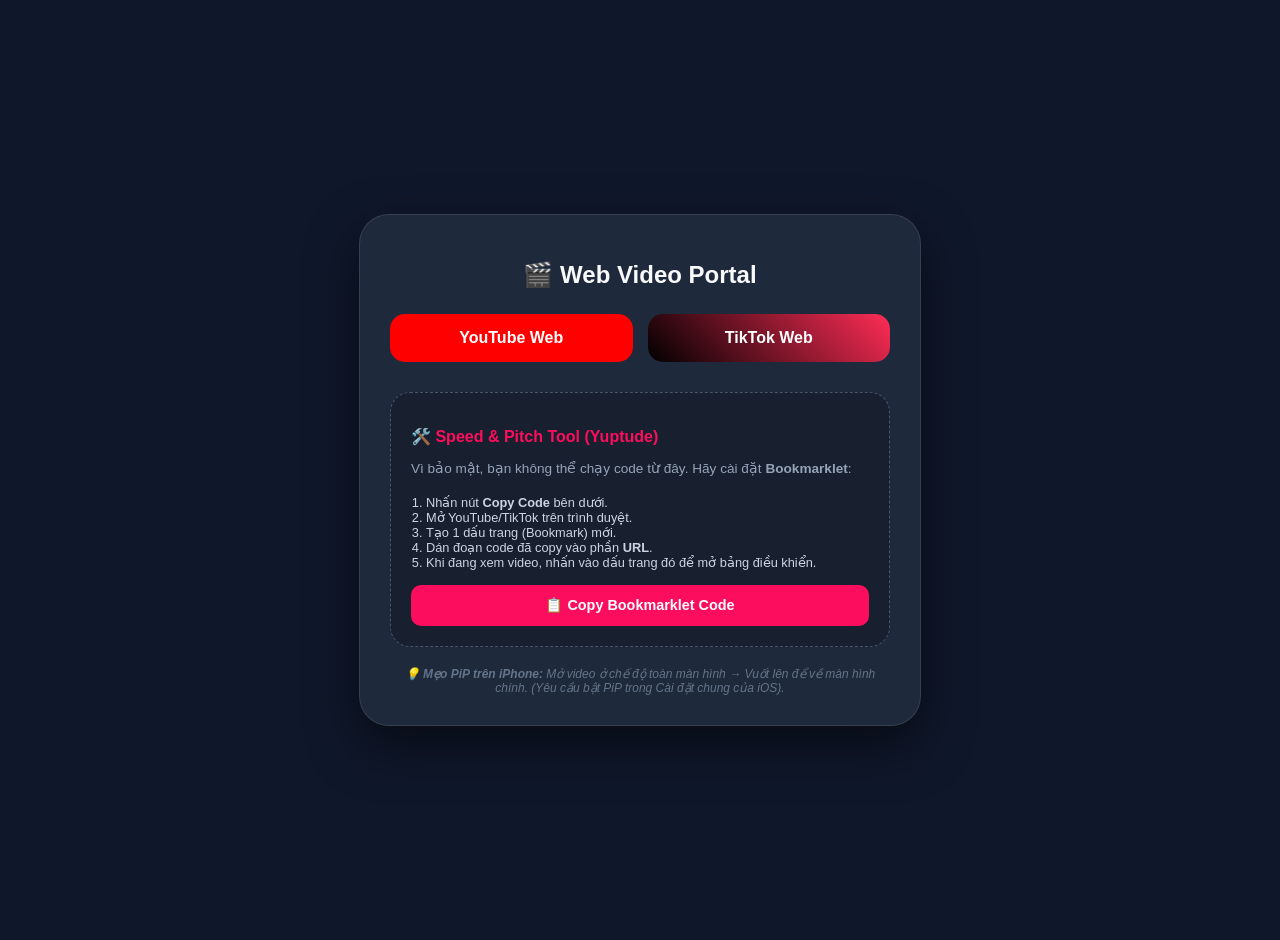
==== index.html @ f254dd32 "Update index.html" ====
<!DOCTYPE html>
<html lang="vi">
<head>
    <meta charset="UTF-8">
    <meta name="viewport" content="width=device-width, initial-scale=1.0, maximum-scale=1.0, user-scalable=no">
    <title>Web Video Portal & Tools</title>
    <style>
        :root {
            --bg: #0f172a;
            --card: #1e293b;
            --text: #f8fafc;
            --accent: #fd0d5d;
            --yt-red: #ff0000;
            --tt-cyan: #00f2ea;
        }
        body {
            font-family: -apple-system, BlinkMacSystemFont, "Segoe UI", Roboto, Helvetica, Arial, sans-serif;
            background-color: var(--bg);
            color: var(--text);
            display: flex;
            flex-direction: column;
            align-items: center;
            justify-content: center;
            min-height: 100vh;
            margin: 0;
            padding: 20px;
            text-align: center;
        }
        .container {
            width: 100%;
            max-width: 500px;
            background: var(--card);
            padding: 30px;
            border-radius: 30px;
            box-shadow: 0 20px 50px rgba(0,0,0,0.5);
            border: 1px solid rgba(255,255,255,0.1);
        }
        h1 { font-size: 1.5rem; margin-bottom: 25px; font-weight: 600; }
        .btn-group {
            display: grid;
            grid-template-columns: 1fr 1fr;
            gap: 15px;
            margin-bottom: 30px;
        }
        .btn {
            padding: 15px;
            border-radius: 15px;
            text-decoration: none;
            color: white;
            font-weight: bold;
            transition: transform 0.2s, opacity 0.2s;
            display: flex;
            align-items: center;
            justify-content: center;
            gap: 8px;
            font-size: 1rem;
        }
        .btn:active { transform: scale(0.95); }
        .btn-yt { background-color: var(--yt-red); }
        .btn-tt { background: linear-gradient(45deg, #000, #fe2c55); }
        
        .tool-section {
            text-align: left;
            background: rgba(0,0,0,0.2);
            padding: 20px;
            border-radius: 20px;
            border: 1px dashed #475569;
        }
        .tool-section h2 { font-size: 1rem; margin-bottom: 10px; color: var(--accent); }
        .tool-section p { font-size: 0.85rem; color: #94a3b8; line-height: 1.5; margin-bottom: 15px; }
        
        .copy-btn {
            width: 100%;
            padding: 12px;
            background: var(--accent);
            border: none;
            color: white;
            border-radius: 10px;
            cursor: pointer;
            font-weight: bold;
            font-size: 0.9rem;
        }
        .copy-btn:active { background: #d90b4f; }

        .pip-note {
            margin-top: 20px;
            font-size: 0.75rem;
            color: #64748b;
            font-style: italic;
        }
    </style>
</head>
<body>

    <div class="container">
        <h1>🎬 Web Video Portal</h1>

        <div class="btn-group">
            <a href="https://m.youtube.com" target="_blank" class="btn btn-yt">
                YouTube Web
            </a>
            <a href="https://www.tiktok.com" target="_blank" class="btn btn-tt">
                TikTok Web
            </a>
        </div>

        <div class="tool-section">
            <h2>🛠️ Speed & Pitch Tool (Yuptude)</h2>
            <p>Vì bảo mật, bạn không thể chạy code từ đây. Hãy cài đặt <b>Bookmarklet</b>:</p>
            <ol style="font-size: 0.8rem; color: #cbd5e1; margin-bottom: 15px; padding-left: 15px;">
                <li>Nhấn nút <b>Copy Code</b> bên dưới.</li>
                <li>Mở YouTube/TikTok trên trình duyệt.</li>
                <li>Tạo 1 dấu trang (Bookmark) mới.</li>
                <li>Dán đoạn code đã copy vào phần <b>URL</b>.</li>
                <li>Khi đang xem video, nhấn vào dấu trang đó để mở bảng điều khiển.</li>
            </ol>
            <button class="copy-btn" onclick="copyJS()">📋 Copy Bookmarklet Code</button>
        </div>

        <div class="pip-note">
            💡 <b>Mẹo PiP trên iPhone:</b> Mở video ở chế độ toàn màn hình → Vuốt lên để về màn hình chính. (Yêu cầu bật PiP trong Cài đặt chung của iOS).
        </div>
    </div>

    <script>
        // Đây là đoạn JS bạn cung cấp, đã được format lại thành dạng bookmarklet
        const bookmarkletCode = `javascript:(function(){function dg(t){return document.getElementById(t)}function yte_in(){s=dg("yptd-in").value}function yte_off(){yti_in.removeEventListener("input",yte_in),yti_off.removeEventListener("click",yte_off),yti_pit.removeEventListener("click",yte_pit),yti_up.removeEventListener("click",yte_up),yti_dwn.removeEventListener("click",yte_dwn),ytw.parentNode.removeChild(ytw),yts.parentNode.removeChild(yts),clearInterval(interval),s=1,pitch(1)}function yte_pit(){p=dg("yptd-pin").checked}function yte_up(){inputval=document.getElementById("yptd-in").value,inputval=inputval?parseFloat(inputval):1,inputval=3.9>=inputval?inputval+.1:inputval,s=dg("yptd-in").value=inputval.toFixed(1)}function yte_dwn(){inputval=dg("yptd-in").value,inputval=inputval?parseFloat(inputval):1,inputval=inputval>=.6?inputval-.1:inputval,s=dg("yptd-in").value=inputval.toFixed(1)}function pitch(t){for(var e=0;videos.length>e;e++)v=videos[e],v&&v.readyState>=2&&(v.playbackRate=t||s||1,v.mozPreservesPitch=v.webkitPreservesPitch=v.preservePitch=!p)}var s=1,p=!1,videos=document.querySelectorAll("video,audio"),v,inputval,ytw=document.createElement("div");ytw.innerHTML='<style id="yptd-style"> #yptd span,#yptd-box{float:left;padding:0 .5em;display:block}#yptd span em,#yptd-bottom,#yptd-in{vertical-align:middle}#yptd-pit,#yptd-pit input{float:right}#yptd a,#yptd-bar{background-color:#fd0d5d}#yptd{z-index:9999999999;position:fixed;bottom:0;left:6px;font:16px Helvetica,Arial,sans-serif;-webkit-text-size-adjust:100%;-ms-text-size-adjust:100%}#yptd *{margin:0}#yptd a{border-radius:5px;-moz-border-radius:5px;-webkit-border-radius:5px;float:left;margin:0 .5em 0 0;padding:.25em 1em;font-weight:700;color:#FFF}#yptd a em{font-size:.9em}#yptd a:active,#yptd a:focus,#yptd a:hover{outline:0;color:#fd0d5d;background-color:#FFF;text-decoration:none}#yptd span{border-radius:3px;-moz-border-radius:3px;-webkit-border-radius:3px;-moz-box-sizing:border-box;-webkit-box-sizing:border-box;box-sizing:border-box;margin:.5em;width:2.5em;border-bottom:2px solid rgba(0,0,0,.25);text-decoration:none;color:#000;background-color:#FFF;cursor:pointer;text-align:center}#yptd span em{font-size:.75em}#yptd span:active,#yptd span:focus,#yptd span:hover{color:#fd0d5d}#yptd-bar{border-radius:3px 3px 0 0;-moz-border-radius:3px 3px 0 0;-webkit-border-radius:3px 3px 0 0;height:2.25em}#yptd-bar:after,#yptd-bottom:after{content:"";display:block;clear:both}#yptd-controls{float:right;height:2.25em;border-left:2px solid rgba(0,0,0,.33)}#yptd-box{-moz-box-sizing:border-box;-webkit-box-sizing:border-box;box-sizing:border-box;width:4em;min-width:4em;height:100%;background-color:rgba(0,0,0,.15)}#yptd-in{width:100%;height:100%;border:0;text-align:center;font:14px Helvetica,Arial,sans-serif;font-family:Helvetica,Arial,sans-serif;font-size:14px;color:#FFF;background-color:transparent}#yptd-bottom{padding:.75em;font-size:.75em;background-color:rgba(0,0,0,.8)}#yptd-pit{position:relative;padding:.25em 0}#yptd-pit label{margin-right:.5em;color:#FFF}#yptd-pit em{display:none}#yptd-pit:active em,#yptd-pit:focus em,#yptd-pit:hover em{display:block;position:absolute;top:-2.5em;left:0;padding:.5em;white-space:pre;font-size:.8em;background-color:#fd0d5d} </style> <div id="yptd"> <div id="yptd-bar"> <span id="yptd-off"><em>Off</em></span> <div id="yptd-controls"> <span id="yptd-dwn">-</span> <div id="yptd-box"> <input id="yptd-in" type="text" value="'+s+'"> </div> <span id="yptd-up">+</span> </div> </div> <div id="yptd-bottom"> <a href="http://yuptude.com"><em>yuptude</em></a> <div id="yptd-pit"> <label for="yptd-pin"> Shift Pitch <em>(Firefox & Safari only)</em></label> <input type="checkbox" name="yptd-pin" id="yptd-pin" value="1" '+(p?'checked="checked" ':'")+'> </div> </div> </div>',document.body.appendChild(ytw);var ytw=dg("yptd"),yts=dg("yptd-style"),yti_in=dg("yptd-in"),yti_off=dg("yptd-off"),yti_pit=dg("yptd-pin"),yti_up=dg("yptd-up"),yti_dwn=dg("yptd-dwn");yti_in.addEventListener("input",yte_in),yti_off.addEventListener("click",yte_off),yti_pit.addEventListener("click",yte_pit),yti_up.addEventListener("click",yte_up),yti_dwn.addEventListener("click",yte_dwn);var interval=setInterval(function(){pitch()},100);})();`;

        function copyJS() {
            navigator.clipboard.writeText(bookmarkletCode).then(() => {
                alert("Đã copy mã Bookmarklet! Bây giờ hãy dán nó vào URL của một dấu trang trên iPhone.");
            });
        }
    </script>
</body>
</html>
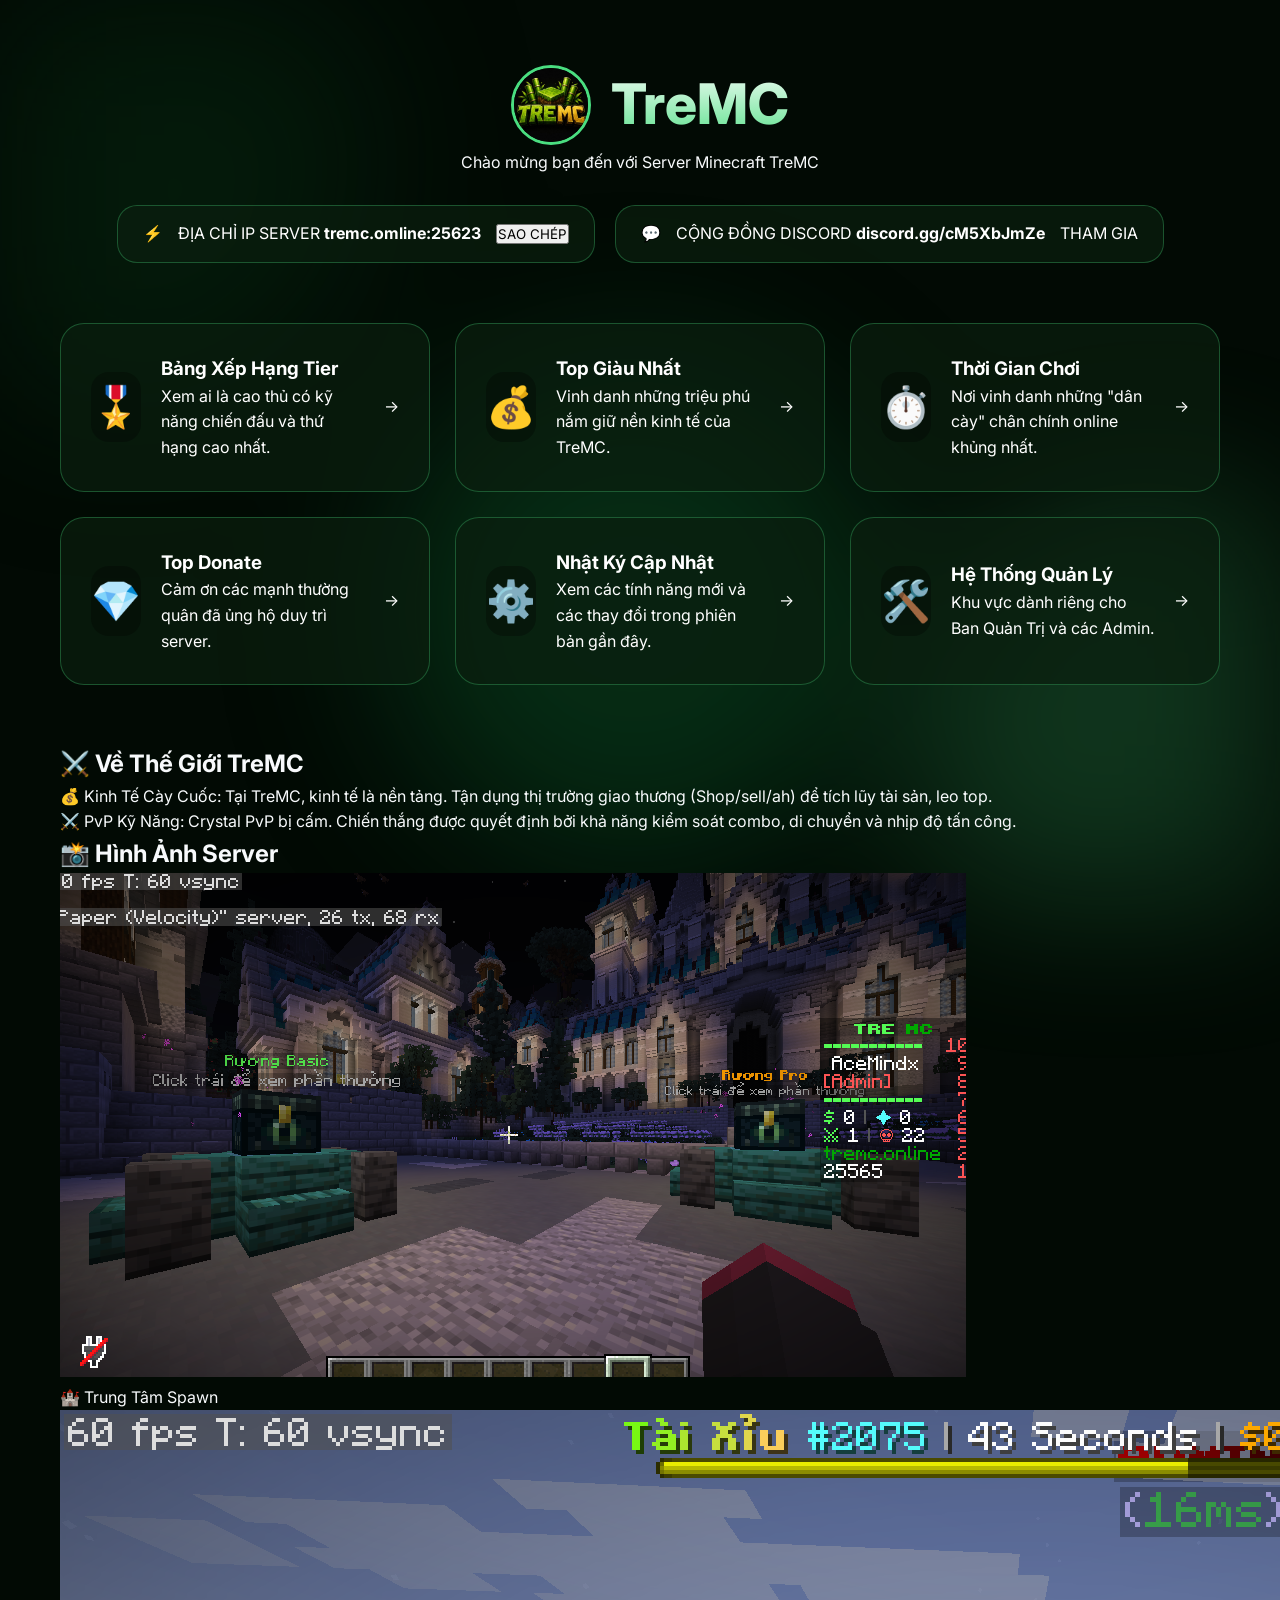
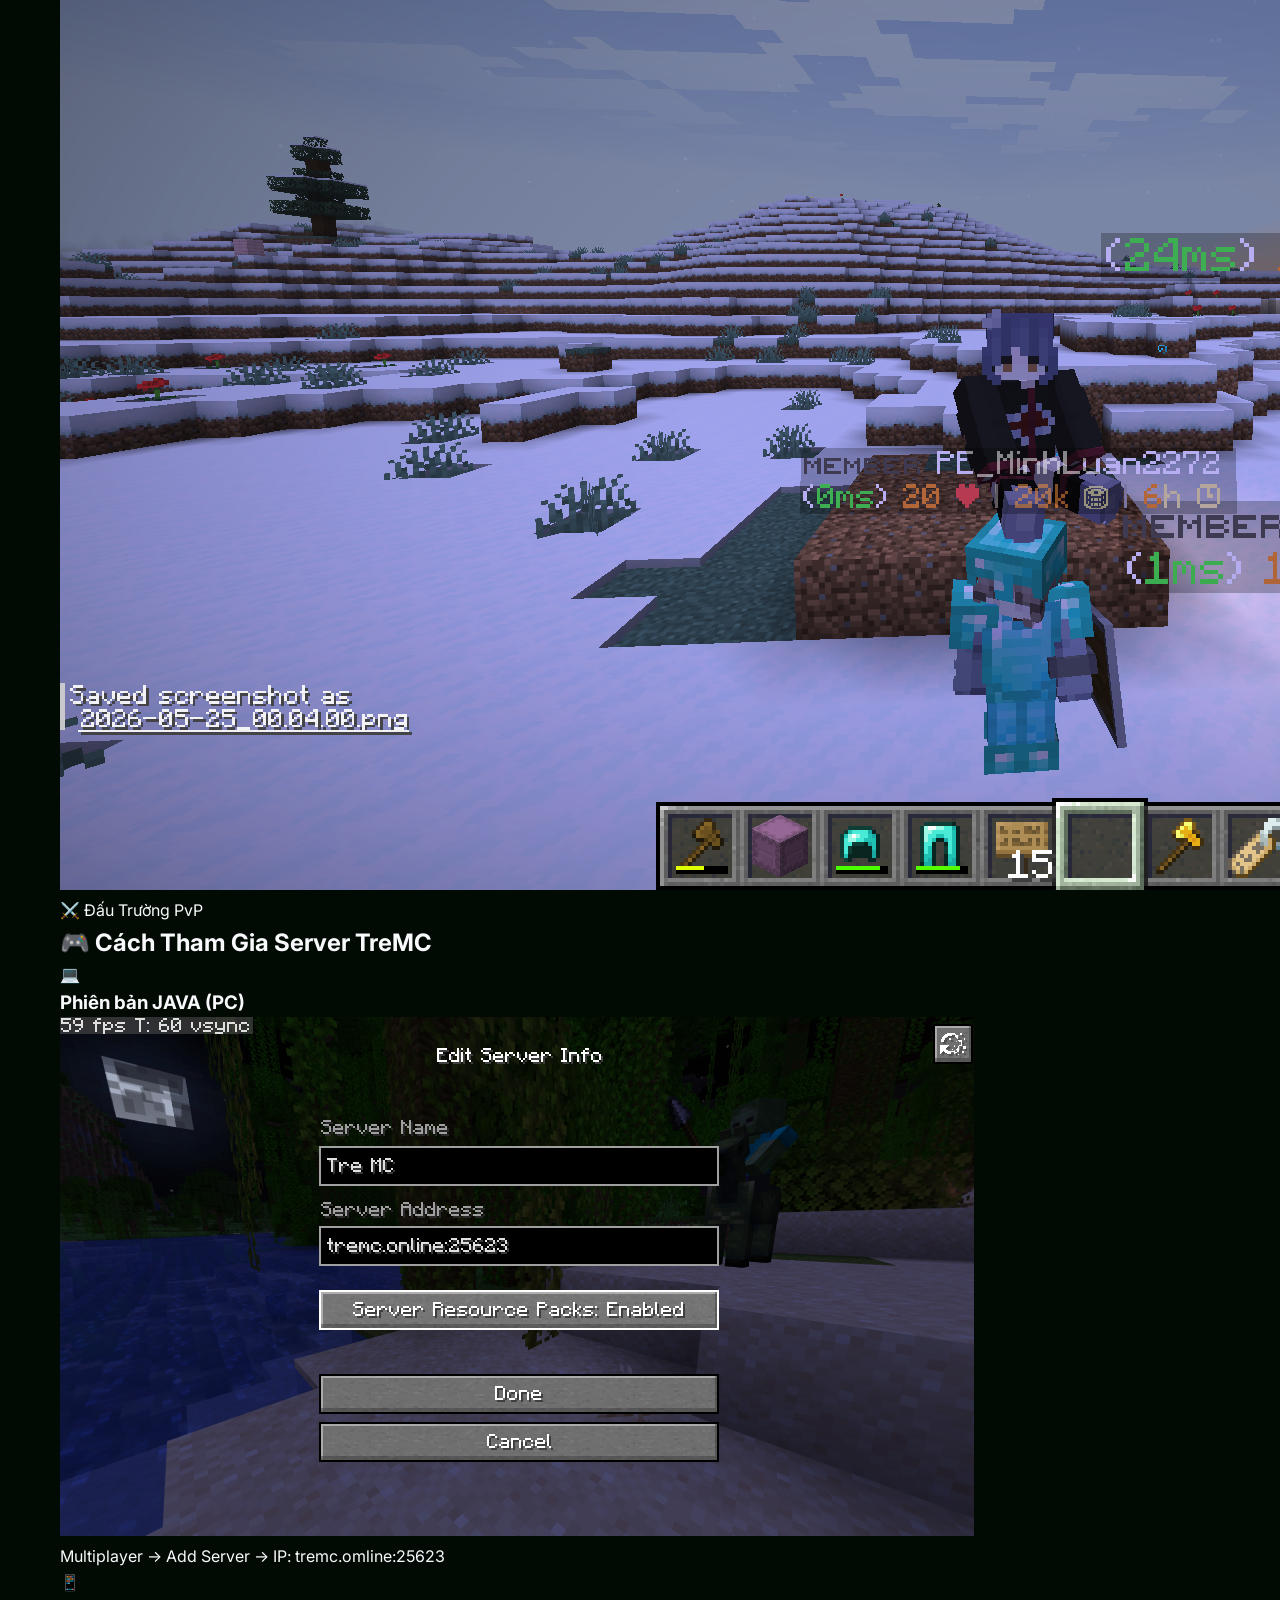
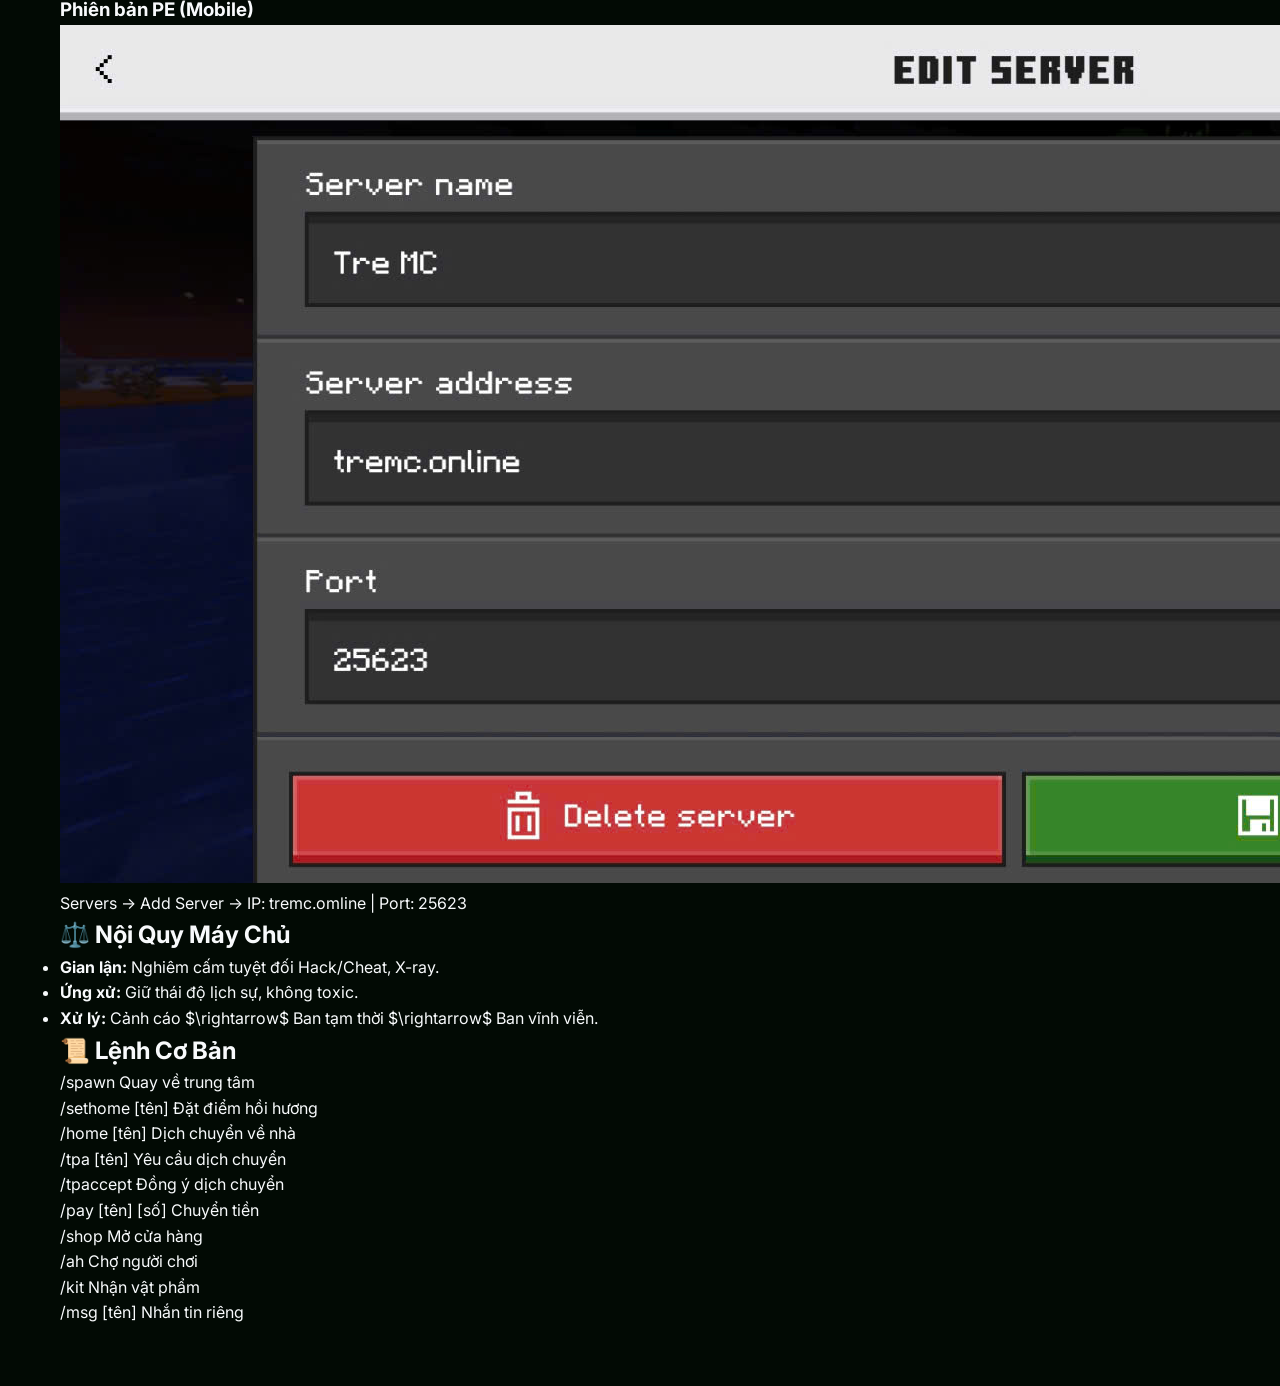
==== commit e4c86d39: "Add files via upload" ====
--- a/index.html
+++ b/index.html
@@ -2,135 +2,219 @@
 <html lang="vi">
 <head>
     <meta charset="UTF-8">
-    <meta name="viewport" content="width=device-width, initial-scale=1.0, maximum-scale=1.0, user-scalable=no">
-    <title>Web Video Portal & Tools</title>
-    <style>
-        :root {
-            --bg: #0f172a;
-            --card: #1e293b;
-            --text: #f8fafc;
-            --accent: #fd0d5d;
-            --yt-red: #ff0000;
-            --tt-cyan: #00f2ea;
-        }
-        body {
-            font-family: -apple-system, BlinkMacSystemFont, "Segoe UI", Roboto, Helvetica, Arial, sans-serif;
-            background-color: var(--bg);
-            color: var(--text);
-            display: flex;
-            flex-direction: column;
-            align-items: center;
-            justify-content: center;
-            min-height: 100vh;
-            margin: 0;
-            padding: 20px;
-            text-align: center;
-        }
-        .container {
-            width: 100%;
-            max-width: 500px;
-            background: var(--card);
-            padding: 30px;
-            border-radius: 30px;
-            box-shadow: 0 20px 50px rgba(0,0,0,0.5);
-            border: 1px solid rgba(255,255,255,0.1);
-        }
-        h1 { font-size: 1.5rem; margin-bottom: 25px; font-weight: 600; }
-        .btn-group {
-            display: grid;
-            grid-template-columns: 1fr 1fr;
-            gap: 15px;
-            margin-bottom: 30px;
-        }
-        .btn {
-            padding: 15px;
-            border-radius: 15px;
-            text-decoration: none;
-            color: white;
-            font-weight: bold;
-            transition: transform 0.2s, opacity 0.2s;
-            display: flex;
-            align-items: center;
-            justify-content: center;
-            gap: 8px;
-            font-size: 1rem;
-        }
-        .btn:active { transform: scale(0.95); }
-        .btn-yt { background-color: var(--yt-red); }
-        .btn-tt { background: linear-gradient(45deg, #000, #fe2c55); }
-        
-        .tool-section {
-            text-align: left;
-            background: rgba(0,0,0,0.2);
-            padding: 20px;
-            border-radius: 20px;
-            border: 1px dashed #475569;
-        }
-        .tool-section h2 { font-size: 1rem; margin-bottom: 10px; color: var(--accent); }
-        .tool-section p { font-size: 0.85rem; color: #94a3b8; line-height: 1.5; margin-bottom: 15px; }
-        
-        .copy-btn {
-            width: 100%;
-            padding: 12px;
-            background: var(--accent);
-            border: none;
-            color: white;
-            border-radius: 10px;
-            cursor: pointer;
-            font-weight: bold;
-            font-size: 0.9rem;
-        }
-        .copy-btn:active { background: #d90b4f; }
-
-        .pip-note {
-            margin-top: 20px;
-            font-size: 0.75rem;
-            color: #64748b;
-            font-style: italic;
-        }
-    </style>
+    <meta name="viewport" content="width=device-width, initial-scale=1.0">
+    <title>TreMC - Thế Giới Minecraft Đỉnh Cao</title>
+    <link rel="stylesheet" href="css/style.css">
+    <link href="https://fonts.googleapis.com/css2?family=Inter:wght@400;600;800&family=JetBrains+Mono&display=swap" rel="stylesheet">
 </head>
 <body>
-
-    <div class="container">
-        <h1>🎬 Web Video Portal</h1>
-
-        <div class="btn-group">
-            <a href="https://m.youtube.com" target="_blank" class="btn btn-yt">
-                YouTube Web
-            </a>
-            <a href="https://www.tiktok.com" target="_blank" class="btn btn-tt">
-                TikTok Web
-            </a>
-        </div>
-
-        <div class="tool-section">
-            <h2>🛠️ Speed & Pitch Tool (Yuptude)</h2>
-            <p>Vì bảo mật, bạn không thể chạy code từ đây. Hãy cài đặt <b>Bookmarklet</b>:</p>
-            <ol style="font-size: 0.8rem; color: #cbd5e1; margin-bottom: 15px; padding-left: 15px;">
-                <li>Nhấn nút <b>Copy Code</b> bên dưới.</li>
-                <li>Mở YouTube/TikTok trên trình duyệt.</li>
-                <li>Tạo 1 dấu trang (Bookmark) mới.</li>
-                <li>Dán đoạn code đã copy vào phần <b>URL</b>.</li>
-                <li>Khi đang xem video, nhấn vào dấu trang đó để mở bảng điều khiển.</li>
-            </ol>
-            <button class="copy-btn" onclick="copyJS()">📋 Copy Bookmarklet Code</button>
-        </div>
-
-        <div class="pip-note">
-            💡 <b>Mẹo PiP trên iPhone:</b> Mở video ở chế độ toàn màn hình → Vuốt lên để về màn hình chính. (Yêu cầu bật PiP trong Cài đặt chung của iOS).
+    <!-- Shader Background Effect -->
+    <div class="bg-visuals">
+        <div class="blob blob-1"></div>
+        <div class="blob blob-2"></div>
+        <div class="blob blob-3"></div>
+    </div>
+
+    <div class="dashboard-container">
+        <header class="main-header reveal">
+            <div class="server-logo">
+                <div class="logo-glow"></div>
+                <img src="images/logo.png" alt="TreMC Logo" class="logo-img"> 
+                <h1 class="logo-text">TreMC</h1>
+            </div>
+            <p class="server-slogan">Chào mừng bạn đến với Server Minecraft TreMC</p>
+            
+            <div class="connection-hub">
+                <div class="hub-box ip-box" onclick="copyIP()" title="Click để sao chép nhanh IP">
+                    <div class="hub-icon">⚡</div>
+                    <div class="hub-details">
+                        <span class="hub-label">ĐỊA CHỈ IP SERVER</span>
+                        <strong id="server-ip" class="hub-value">tremc.omline:25623</strong>
+                    </div>
+                    <button class="btn-hub-action" id="copy-btn-text">SAO CHÉP</button>
+                </div>
+
+                <a href="https://discord.gg/cM5XbJmZe" target="_blank" class="hub-box discord-box" title="Click để tham gia Discord">
+                    <div class="hub-icon">💬</div>
+                    <div class="hub-details">
+                        <span class="hub-label">CỘNG ĐỒNG DISCORD</span>
+                        <strong class="hub-value">discord.gg/cM5XbJmZe</strong>
+                    </div>
+                    <span class="btn-hub-action">THAM GIA</span>
+                </a>
+            </div>
+        </header>
+
+        <section class="menu-grid">
+            <!-- Thêm class reveal cho tất cả các card để chạy animation cuộn -->
+            <a href="pages/toptier.html" class="menu-card reveal">
+                <div class="card-icon">🎖️</div>
+                <div class="card-body">
+                    <h3>Bảng Xếp Hạng Tier</h3>
+                    <p>Xem ai là cao thủ có kỹ năng chiến đấu và thứ hạng cao nhất.</p>
+                </div>
+                <div class="arrow-go">→</div>
+            </a>
+
+            <a href="pages/topbal.html" class="menu-card reveal">
+                <div class="card-icon">💰</div>
+                <div class="card-body">
+                    <h3>Top Giàu Nhất</h3>
+                    <p>Vinh danh những triệu phú nắm giữ nền kinh tế của TreMC.</p>
+                </div>
+                <div class="arrow-go">→</div>
+            </a>
+
+            <a href="pages/topplaytime.html" class="menu-card reveal">
+                <div class="card-icon">⏱️</div>
+                <div class="card-body">
+                    <h3>Thời Gian Chơi</h3>
+                    <p>Nơi vinh danh những "dân cày" chân chính online khủng nhất.</p>
+                </div>
+                <div class="arrow-go">→</div>
+            </a>
+
+            <a href="pages/topdonate.html" class="menu-card reveal">
+                <div class="card-icon">💎</div>
+                <div class="card-body">
+                    <h3>Top Donate</h3>
+                    <p>Cảm ơn các mạnh thường quân đã ủng hộ duy trì server.</p>
+                </div>
+                <div class="arrow-go">→</div>
+            </a>
+
+            <a href="pages/updates.html" class="menu-card reveal">
+                <div class="card-icon">⚙️</div>
+                <div class="card-body">
+                    <h3>Nhật Ký Cập Nhật</h3>
+                    <p>Xem các tính năng mới và các thay đổi trong phiên bản gần đây.</p>
+                </div>
+                <div class="arrow-go">→</div>
+            </a>
+
+            <a href="pages/manager.html" class="menu-card admin-card reveal">
+                <div class="card-icon">🛠️</div>
+                <div class="card-body">
+                    <h3>Hệ Thống Quản Lý</h3>
+                    <p>Khu vực dành riêng cho Ban Quản Trị và các Admin.</p>
+                </div>
+                <div class="arrow-go">→</div>
+            </a>
+        </section>
+
+        <section class="info-block-section reveal">
+            <div class="info-container">
+                <div class="about-server-box">
+                    <h2 class="section-title">⚔️ Về Thế Giới TreMC</h2>
+                    <div class="about-content">
+                        <p class="about-text">
+                            <span class="highlight-keyword">💰 Kinh Tế Cày Cuốc:</span> 
+                            Tại TreMC, kinh tế là nền tảng. Tận dụng thị trường giao thương (Shop/sell/ah) để tích lũy tài sản, leo top.
+                        </p>
+                        <p class="about-text">
+                            <span class="highlight-keyword">⚔️ PvP Kỹ Năng:</span> 
+                            Crystal PvP bị cấm. Chiến thắng được quyết định bởi khả năng kiểm soát combo, di chuyển và nhịp độ tấn công.
+                        </p>
+                    </div>
+                </div>
+
+                <div class="gallery-server-box">
+                    <h2 class="section-title">📸 Hình Ảnh Server</h2>
+                    <div class="image-grid">
+                        <div class="gallery-item">
+                            <img src="images/img1.png" alt="Spawn" onerror="this.src='https://placehold.co/600x400/1a331e/ffffff?text=Khu+Vực+Spawn'">
+                            <div class="img-overlay"><span class="img-caption">🏰 Trung Tâm Spawn</span></div>
+                        </div>
+                        <div class="gallery-item">
+                            <img src="images/img3.png" alt="PvP" onerror="this.src='https://placehold.co/600x400/1a331e/ffffff?text=Đấu+Trường+PvP'">
+                            <div class="img-overlay"><span class="img-caption">⚔️ Đấu Trường PvP</span></div>
+                        </div>
+                    </div>
+                </div>
+            </div>
+        </section>
+
+        <section class="guide-block-section reveal">
+            <h2 class="section-title center">🎮 Cách Tham Gia Server TreMC</h2>
+            <div class="guide-grid">
+                <div class="guide-card">
+                    <div class="guide-card-header">
+                        <span class="guide-platform-icon">💻</span>
+                        <h3>Phiên bản JAVA (PC)</h3>
+                    </div>
+                    <div class="guide-image-container">
+                        <img src="images/lpc.png" alt="Java PC" onerror="this.src='https://placehold.co/600x350/1a331e/bbf754?text=Multiplayer+-%3E+Add+Server'">
+                    </div>
+                    <p class="guide-mini-desc">Multiplayer &rarr; Add Server &rarr; IP: <span class="highlight-code">tremc.omline:25623</span></p>
+                </div>
+
+                <div class="guide-card">
+                    <div class="guide-card-header">
+                        <span class="guide-platform-icon">📱</span>
+                        <h3>Phiên bản PE (Mobile)</h3>
+                    </div>
+                    <div class="guide-image-container">
+                        <img src="images/lpe.png" alt="PE Mobile" onerror="this.src='https://placehold.co/600x350/1a331e/00f0ff?text=Servers+-%3E+Add+Server'">
+                    </div>
+                    <p class="guide-mini-desc">Servers &rarr; Add Server &rarr; IP: <span class="highlight-code">tremc.omline</span> | Port: <span class="highlight-code">25623</span></p>
+                </div>
+            </div>
+        </section>
+    
+        <div class="additional-info-wrapper">
+            <section class="content-block reveal">
+                <h2 class="section-title">⚖️ Nội Quy Máy Chủ</h2>
+                <ul class="rules-list">
+                    <li><span><strong>Gian lận:</strong> Nghiêm cấm tuyệt đối Hack/Cheat, X-ray.</span></li>
+                    <li><span><strong>Ứng xử:</strong> Giữ thái độ lịch sự, không toxic.</span></li>
+                    <li><span><strong>Xử lý:</strong> Cảnh cáo $\rightarrow$ Ban tạm thời $\rightarrow$ Ban vĩnh viễn.</span></li>
+                </ul>
+            </section>
+
+            <section class="content-block reveal">
+                <h2 class="section-title">📜 Lệnh Cơ Bản</h2>
+                <div class="commands-grid">
+                    <div class="cmd-item"><code>/spawn</code> <span>Quay về trung tâm</span></div>
+                    <div class="cmd-item"><code>/sethome [tên]</code> <span>Đặt điểm hồi hương</span></div>
+                    <div class="cmd-item"><code>/home [tên]</code> <span>Dịch chuyển về nhà</span></div>
+                    <div class="cmd-item"><code>/tpa [tên]</code> <span>Yêu cầu dịch chuyển</span></div>
+                    <div class="cmd-item"><code>/tpaccept</code> <span>Đồng ý dịch chuyển</span></div>
+                    <div class="cmd-item"><code>/pay [tên] [số]</code> <span>Chuyển tiền</span></div>
+                    <div class="cmd-item"><code>/shop</code> <span>Mở cửa hàng</span></div>
+                    <div class="cmd-item"><code>/ah</code> <span>Chợ người chơi</span></div>
+                    <div class="cmd-item"><code>/kit</code> <span>Nhận vật phẩm</span></div>
+                    <div class="cmd-item"><code>/msg [tên]</code> <span>Nhắn tin riêng</span></div>
+                </div>
+            </section>
         </div>
     </div>
-
+    
     <script>
-        // Đây là đoạn JS bạn cung cấp, đã được format lại thành dạng bookmarklet
-        const bookmarkletCode = `javascript:(function(){function dg(t){return document.getElementById(t)}function yte_in(){s=dg("yptd-in").value}function yte_off(){yti_in.removeEventListener("input",yte_in),yti_off.removeEventListener("click",yte_off),yti_pit.removeEventListener("click",yte_pit),yti_up.removeEventListener("click",yte_up),yti_dwn.removeEventListener("click",yte_dwn),ytw.parentNode.removeChild(ytw),yts.parentNode.removeChild(yts),clearInterval(interval),s=1,pitch(1)}function yte_pit(){p=dg("yptd-pin").checked}function yte_up(){inputval=document.getElementById("yptd-in").value,inputval=inputval?parseFloat(inputval):1,inputval=3.9>=inputval?inputval+.1:inputval,s=dg("yptd-in").value=inputval.toFixed(1)}function yte_dwn(){inputval=dg("yptd-in").value,inputval=inputval?parseFloat(inputval):1,inputval=inputval>=.6?inputval-.1:inputval,s=dg("yptd-in").value=inputval.toFixed(1)}function pitch(t){for(var e=0;videos.length>e;e++)v=videos[e],v&&v.readyState>=2&&(v.playbackRate=t||s||1,v.mozPreservesPitch=v.webkitPreservesPitch=v.preservePitch=!p)}var s=1,p=!1,videos=document.querySelectorAll("video,audio"),v,inputval,ytw=document.createElement("div");ytw.innerHTML='<style id="yptd-style"> #yptd span,#yptd-box{float:left;padding:0 .5em;display:block}#yptd span em,#yptd-bottom,#yptd-in{vertical-align:middle}#yptd-pit,#yptd-pit input{float:right}#yptd a,#yptd-bar{background-color:#fd0d5d}#yptd{z-index:9999999999;position:fixed;bottom:0;left:6px;font:16px Helvetica,Arial,sans-serif;-webkit-text-size-adjust:100%;-ms-text-size-adjust:100%}#yptd *{margin:0}#yptd a{border-radius:5px;-moz-border-radius:5px;-webkit-border-radius:5px;float:left;margin:0 .5em 0 0;padding:.25em 1em;font-weight:700;color:#FFF}#yptd a em{font-size:.9em}#yptd a:active,#yptd a:focus,#yptd a:hover{outline:0;color:#fd0d5d;background-color:#FFF;text-decoration:none}#yptd span{border-radius:3px;-moz-border-radius:3px;-webkit-border-radius:3px;-moz-box-sizing:border-box;-webkit-box-sizing:border-box;box-sizing:border-box;margin:.5em;width:2.5em;border-bottom:2px solid rgba(0,0,0,.25);text-decoration:none;color:#000;background-color:#FFF;cursor:pointer;text-align:center}#yptd span em{font-size:.75em}#yptd span:active,#yptd span:focus,#yptd span:hover{color:#fd0d5d}#yptd-bar{border-radius:3px 3px 0 0;-moz-border-radius:3px 3px 0 0;-webkit-border-radius:3px 3px 0 0;height:2.25em}#yptd-bar:after,#yptd-bottom:after{content:"";display:block;clear:both}#yptd-controls{float:right;height:2.25em;border-left:2px solid rgba(0,0,0,.33)}#yptd-box{-moz-box-sizing:border-box;-webkit-box-sizing:border-box;box-sizing:border-box;width:4em;min-width:4em;height:100%;background-color:rgba(0,0,0,.15)}#yptd-in{width:100%;height:100%;border:0;text-align:center;font:14px Helvetica,Arial,sans-serif;font-family:Helvetica,Arial,sans-serif;font-size:14px;color:#FFF;background-color:transparent}#yptd-bottom{padding:.75em;font-size:.75em;background-color:rgba(0,0,0,.8)}#yptd-pit{position:relative;padding:.25em 0}#yptd-pit label{margin-right:.5em;color:#FFF}#yptd-pit em{display:none}#yptd-pit:active em,#yptd-pit:focus em,#yptd-pit:hover em{display:block;position:absolute;top:-2.5em;left:0;padding:.5em;white-space:pre;font-size:.8em;background-color:#fd0d5d} </style> <div id="yptd"> <div id="yptd-bar"> <span id="yptd-off"><em>Off</em></span> <div id="yptd-controls"> <span id="yptd-dwn">-</span> <div id="yptd-box"> <input id="yptd-in" type="text" value="'+s+'"> </div> <span id="yptd-up">+</span> </div> </div> <div id="yptd-bottom"> <a href="http://yuptude.com"><em>yuptude</em></a> <div id="yptd-pit"> <label for="yptd-pin"> Shift Pitch <em>(Firefox & Safari only)</em></label> <input type="checkbox" name="yptd-pin" id="yptd-pin" value="1" '+(p?'checked="checked" ':'")+'> </div> </div> </div>',document.body.appendChild(ytw);var ytw=dg("yptd"),yts=dg("yptd-style"),yti_in=dg("yptd-in"),yti_off=dg("yptd-off"),yti_pit=dg("yptd-pin"),yti_up=dg("yptd-up"),yti_dwn=dg("yptd-dwn");yti_in.addEventListener("input",yte_in),yti_off.addEventListener("click",yte_off),yti_pit.addEventListener("click",yte_pit),yti_up.addEventListener("click",yte_up),yti_dwn.addEventListener("click",yte_dwn);var interval=setInterval(function(){pitch()},100);})();`;
-
-        function copyJS() {
-            navigator.clipboard.writeText(bookmarkletCode).then(() => {
-                alert("Đã copy mã Bookmarklet! Bây giờ hãy dán nó vào URL của một dấu trang trên iPhone.");
+        // Copy IP Function
+        function copyIP() {
+            const ipText = document.getElementById('server-ip').innerText;
+            const btnText = document.getElementById('copy-btn-text');
+            navigator.clipboard.writeText(ipText).then(() => {
+                btnText.innerText = "ĐÃ CHÉP! ✓";
+                btnText.classList.add('success');
+                setTimeout(() => {
+                    btnText.innerText = "SAO CHÉP";
+                    btnText.classList.remove('success');
+                }, 2000);
             });
         }
+
+        // Scroll Reveal Animation
+        const observerOptions = { threshold: 0.1 };
+        const observer = new IntersectionObserver((entries) => {
+            entries.forEach(entry => {
+                if (entry.isIntersecting) {
+                    entry.target.classList.add('active');
+                }
+            });
+        }, observerOptions);
+
+        document.querySelectorAll('.reveal').forEach(el => observer.observe(el));
     </script>
 </body>
 </html>
--- a/css/style.css
+++ b/css/style.css
@@ -0,0 +1,315 @@
+/* ================= VARIABLES & RESET ================= */
+:root {
+    --primary-green: #4ade80;       
+    --neon-green: #bbf754;
+    --deep-green: #062a11;          
+    --dark-bg: #020a04;             
+    --glass-bg: rgba(10, 30, 15, 0.7);
+    --glass-border: rgba(74, 222, 128, 0.3);
+    --text-white: #f8fafc;
+    --text-muted: #a1b5a3;
+    --accent-yellow: #bef264;
+    --error-red: #ff4a6b;
+    --transition: all 0.3s cubic-bezier(0.4, 0, 0.2, 1);
+}
+
+* {
+    margin: 0;
+    padding: 0;
+    box-sizing: border-box;
+    font-family: 'Inter', sans-serif;
+}
+
+body {
+    background: var(--dark-bg);
+    color: var(--text-white);
+    min-height: 100vh;
+    line-height: 1.6;
+    overflow-x: hidden; /* Chống tràn viền ngang */
+    position: relative;
+}
+
+/* ================= SHADER BACKGROUND (Global) ================= */
+.bg-visuals {
+    position: fixed;
+    top: 0;
+    left: 0;
+    width: 100%;
+    height: 100%;
+    z-index: -1;
+    overflow: hidden;
+    filter: blur(80px);
+    opacity: 0.5;
+}
+
+.blob {
+    position: absolute;
+    width: 500px;
+    height: 500px;
+    border-radius: 50%;
+    animation: move 20s infinite alternate;
+}
+
+.blob-1 { background: var(--deep-green); top: -10%; left: -10%; animation-duration: 15s; }
+.blob-2 { background: var(--primary-green); bottom: -10%; right: -10%; animation-duration: 20s; opacity: 0.4; }
+.blob-3 { background: #0a4d24; top: 40%; left: 30%; animation-duration: 25s; }
+
+@keyframes move {
+    from { transform: translate(0, 0) rotate(0deg) scale(1); }
+    to { transform: translate(200px, 100px) rotate(360deg) scale(1.2); }
+}
+
+/* ================= LAYOUT STRUCTURES ================= */
+.dashboard-container {
+    max-width: 1200px;
+    margin: 0 auto;
+    padding: 60px 20px;
+    position: relative;
+    z-index: 1;
+}
+
+/* Layout cho trang có Sidebar (Shop, Player) */
+.container {
+    display: flex;
+    min-height: 100vh;
+    width: 100%;
+}
+
+/* ================= SIDEBAR (Shop, Player) ================= */
+.sidebar {
+    width: 280px;
+    background: var(--glass-bg);
+    backdrop-filter: blur(15px);
+    border-right: 1px solid var(--glass-border);
+    display: flex;
+    flex-direction: column;
+    padding: 30px 20px;
+    transition: var(--transition);
+    position: sticky;
+    top: 0;
+    height: 100vh;
+}
+
+.sidebar .logo {
+    font-size: 1.5rem;
+    font-weight: 800;
+    color: var(--primary-green);
+    text-align: center;
+    margin-bottom: 40px;
+    letter-spacing: 2px;
+}
+
+.nav-links {
+    list-style: none;
+}
+
+.nav-item {
+    display: block;
+    padding: 12px 15px;
+    color: var(--text-muted);
+    text-decoration: none;
+    border-radius: 12px;
+    margin-bottom: 8px;
+    transition: var(--transition);
+    font-weight: 500;
+}
+
+.nav-item:hover, .nav-item.active {
+    background: rgba(74, 222, 128, 0.15);
+    color: var(--primary-green);
+    transform: translateX(5px);
+}
+
+.admin-tab {
+    border: 1px dashed #f59e0b;
+    color: #f59e0b !important;
+}
+
+/* ================= MAIN CONTENT ================= */
+.content {
+    flex: 1;
+    padding: 40px;
+    z-index: 1;
+}
+
+.content h2 {
+    font-size: 2rem;
+    margin-bottom: 30px;
+    color: var(--primary-green);
+}
+
+/* ================= TABLES (Leaderboards) ================= */
+.page-header {
+    display: flex;
+    flex-direction: column;
+    align-items: center;
+    text-align: center;
+    margin-bottom: 40px;
+    gap: 20px;
+}
+
+.btn-back {
+    align-self: flex-start;
+    text-decoration: none;
+    color: var(--text-white);
+    background: var(--glass-bg);
+    padding: 10px 20px;
+    border-radius: 10px;
+    border: 1px solid var(--glass-border);
+    transition: var(--transition);
+}
+
+.btn-back:hover {
+    background: var(--primary-green);
+    color: var(--dark-bg);
+}
+
+.table-wrapper {
+    background: var(--glass-bg);
+    backdrop-filter: blur(15px);
+    border: 1px solid var(--glass-border);
+    border-radius: 25px;
+    overflow-x: auto; /* Chống tràn viền trên mobile */
+    padding: 20px;
+}
+
+.leaderboard-table {
+    width: 100%;
+    border-collapse: collapse;
+    text-align: left;
+}
+
+.leaderboard-table th {
+    padding: 15px;
+    color: var(--text-muted);
+    border-bottom: 1px solid var(--glass-border);
+}
+
+.leaderboard-table td {
+    padding: 15px;
+    border-bottom: 1px solid rgba(255,255,255,0.05);
+}
+
+.rank-first { background: rgba(255, 215, 0, 0.1) !important; }
+.rank-second { background: rgba(192, 192, 192, 0.1) !important; }
+.rank-third { background: rgba(205, 127, 50, 0.1) !important; }
+
+/* ================= CARDS & UI ELEMENTS ================= */
+.card {
+    background: var(--glass-bg);
+    border: 1px solid var(--glass-border);
+    padding: 25px;
+    border-radius: 20px;
+    transition: var(--transition);
+    backdrop-filter: blur(10px);
+}
+
+.card:hover {
+    transform: translateY(-5px);
+    border-color: var(--primary-green);
+}
+
+/* Search Box */
+.search-box input {
+    background: rgba(0,0,0,0.4);
+    border: 1px solid var(--glass-border);
+    color: white;
+    padding: 12px;
+    border-radius: 10px;
+    outline: none;
+}
+
+/* Buttons */
+.btn-buy, .search-box button {
+    background: var(--primary-green);
+    color: var(--dark-bg);
+    border: none;
+    padding: 12px 20px;
+    border-radius: 10px;
+    font-weight: bold;
+    cursor: pointer;
+    transition: var(--transition);
+}
+
+.btn-buy:hover { background: var(--neon-green); transform: scale(1.05); }
+
+/* ================= ERROR BLOCK (Manager) ================= */
+.error-block-card {
+    background: var(--glass-bg);
+    border: 2px solid var(--error-red);
+    border-radius: 40px;
+    backdrop-filter: blur(20px);
+    box-shadow: 0 0 30px rgba(255, 74, 107, 0.2);
+    color: white;
+}
+
+.error-icon-box {
+    font-size: 4rem;
+    margin-bottom: 20px;
+    position: relative;
+}
+
+.error-code {
+    position: absolute;
+    bottom: 0;
+    right: 0;
+    font-size: 1.5rem;
+    color: var(--error-red);
+    font-weight: 800;
+}
+
+.btn-error-back {
+    display: inline-block;
+    margin-top: 30px;
+    text-decoration: none;
+    background: var(--error-red);
+    color: white;
+    padding: 15px 30px;
+    border-radius: 15px;
+    font-weight: bold;
+    transition: var(--transition);
+}
+
+.btn-error-back:hover { transform: scale(1.1); box-shadow: 0 0 20px var(--error-red); }
+
+/* ================= INDEX PAGE SPECIFIC ================= */
+.main-header { text-align: center; margin-bottom: 60px; }
+.server-logo { position: relative; display: inline-flex; align-items: center; gap: 20px; }
+.logo-img { width: 80px; height: 80px; border-radius: 50%; border: 3px solid var(--primary-green); }
+.logo-text { font-size: 3.5rem; font-weight: 800; background: linear-gradient(to bottom, #fff, var(--primary-green)); -webkit-background-clip: text; -webkit-text-fill-color: transparent; }
+.connection-hub { display: flex; justify-content: center; gap: 20px; margin-top: 30px; }
+.hub-box { background: var(--glass-bg); border: 1px solid var(--glass-border); padding: 15px 25px; border-radius: 20px; display: flex; align-items: center; gap: 15px; text-decoration: none; color: white; cursor: pointer; transition: var(--transition); }
+.hub-box:hover { transform: translateY(-5px); border-color: var(--primary-green); }
+.menu-grid { display: grid; grid-template-columns: repeat(auto-fit, minmax(300px, 1fr)); gap: 25px; margin-bottom: 60px; }
+.menu-card { background: var(--glass-bg); border: 1px solid var(--glass-border); padding: 30px; border-radius: 24px; display: flex; align-items: center; gap: 20px; text-decoration: none; color: white; transition: var(--transition); position: relative; }
+.menu-card:hover { transform: translateY(-10px); border-color: var(--primary-green); background: rgba(74, 222, 128, 0.1); }
+.card-icon { font-size: 2.5rem; background: rgba(0,0,0,0.3); width: 70px; height: 70px; display: flex; align-items: center; justify-content: center; border-radius: 18px; }
+
+/* ================= REVEAL ANIMATION ================= */
+.reveal { opacity: 0; transform: translateY(40px); transition: all 0.8s ease; }
+.reveal.active { opacity: 1; transform: translateY(0); }
+
+/* ================= RESPONSIVE ================= */
+@media (max-width: 992px) {
+    .container { flex-direction: column; }
+    .sidebar { 
+        width: 100%; 
+        height: auto; 
+        position: relative; 
+        padding: 20px; 
+    }
+    .nav-links {
+        display: grid;
+        grid-template-columns: repeat(auto-fit, minmax(150px, 1fr));
+        gap: 10px;
+    }
+    .info-container, .guide-grid, .additional-info-wrapper {
+        grid-template-columns: 1fr !important;
+    }
+}
+
+@media (max-width: 600px) {
+    .connection-hub { flex-direction: column; }
+    .logo-text { font-size: 2.5rem; }
+    .content { padding: 20px; }
+}
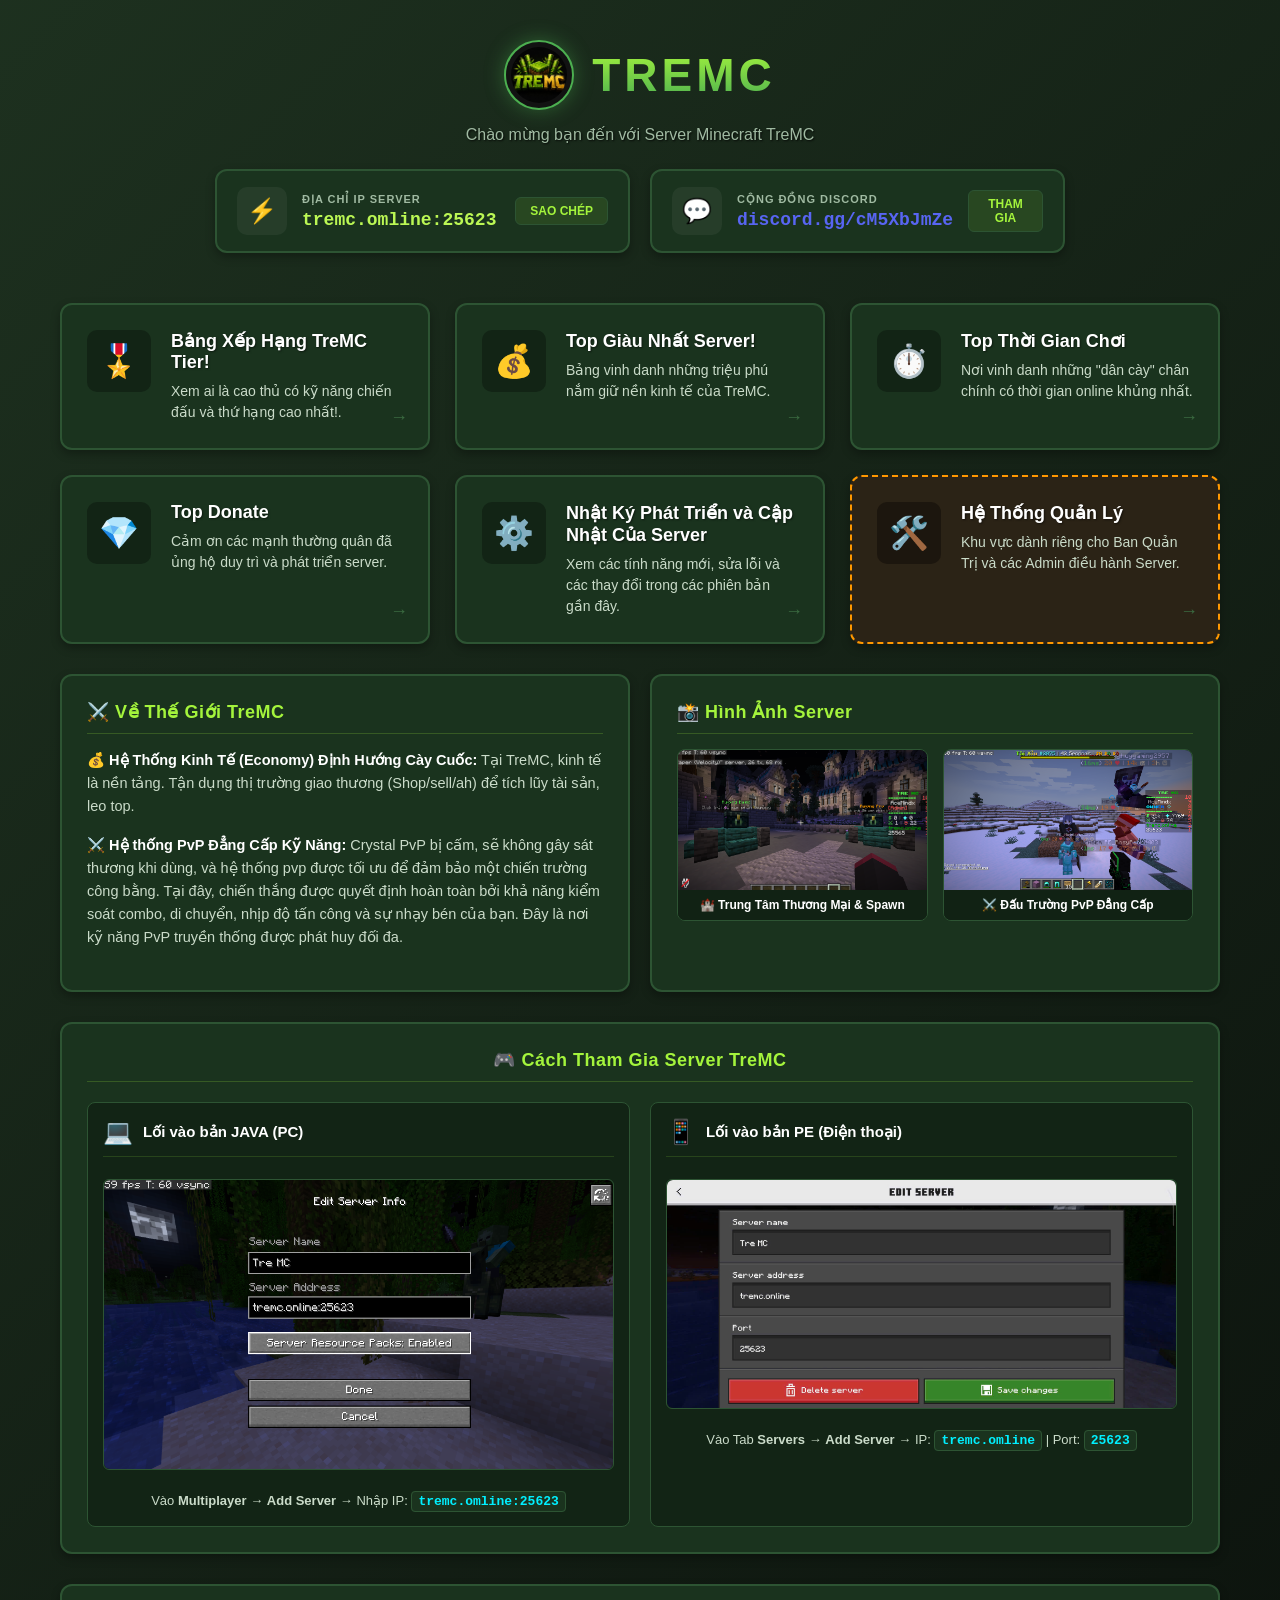
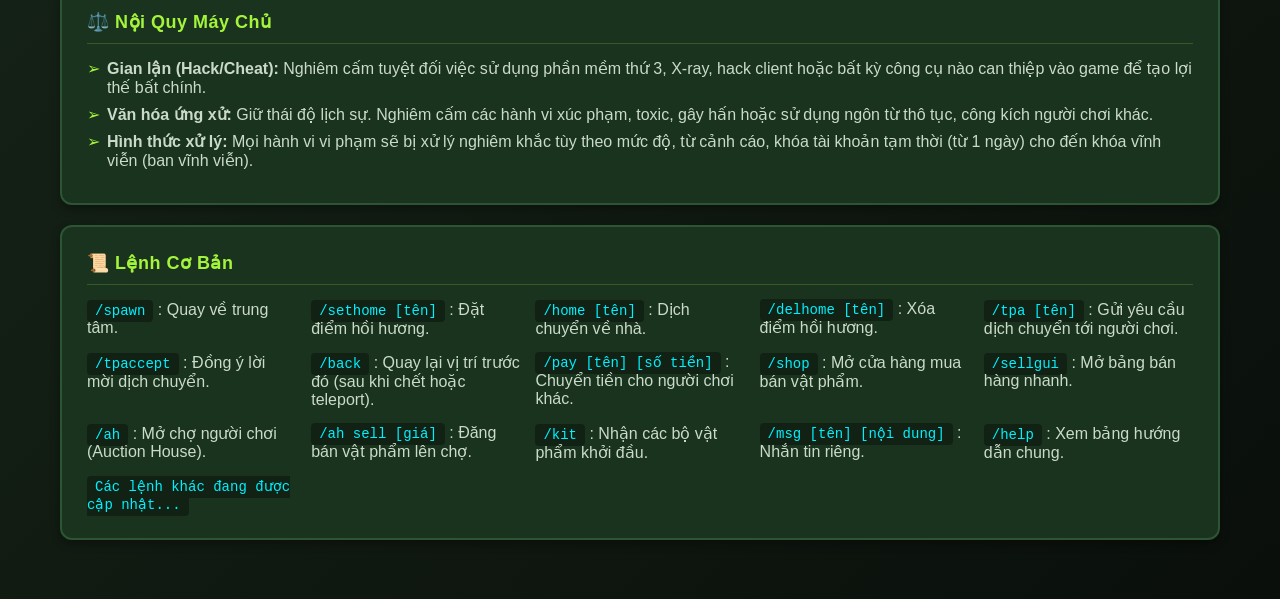
==== commit 386aad6c: "Add files via upload" ====
--- a/index.html
+++ b/index.html
@@ -1,220 +1,222 @@
-<!DOCTYPE html>
-<html lang="vi">
-<head>
-    <meta charset="UTF-8">
-    <meta name="viewport" content="width=device-width, initial-scale=1.0">
-    <title>TreMC - Thế Giới Minecraft Đỉnh Cao</title>
-    <link rel="stylesheet" href="css/style.css">
-    <link href="https://fonts.googleapis.com/css2?family=Inter:wght@400;600;800&family=JetBrains+Mono&display=swap" rel="stylesheet">
-</head>
-<body>
-    <!-- Shader Background Effect -->
-    <div class="bg-visuals">
-        <div class="blob blob-1"></div>
-        <div class="blob blob-2"></div>
-        <div class="blob blob-3"></div>
-    </div>
-
-    <div class="dashboard-container">
-        <header class="main-header reveal">
-            <div class="server-logo">
-                <div class="logo-glow"></div>
-                <img src="images/logo.png" alt="TreMC Logo" class="logo-img"> 
-                <h1 class="logo-text">TreMC</h1>
-            </div>
-            <p class="server-slogan">Chào mừng bạn đến với Server Minecraft TreMC</p>
-            
-            <div class="connection-hub">
-                <div class="hub-box ip-box" onclick="copyIP()" title="Click để sao chép nhanh IP">
-                    <div class="hub-icon">⚡</div>
-                    <div class="hub-details">
-                        <span class="hub-label">ĐỊA CHỈ IP SERVER</span>
-                        <strong id="server-ip" class="hub-value">tremc.omline:25623</strong>
-                    </div>
-                    <button class="btn-hub-action" id="copy-btn-text">SAO CHÉP</button>
-                </div>
-
-                <a href="https://discord.gg/cM5XbJmZe" target="_blank" class="hub-box discord-box" title="Click để tham gia Discord">
-                    <div class="hub-icon">💬</div>
-                    <div class="hub-details">
-                        <span class="hub-label">CỘNG ĐỒNG DISCORD</span>
-                        <strong class="hub-value">discord.gg/cM5XbJmZe</strong>
-                    </div>
-                    <span class="btn-hub-action">THAM GIA</span>
-                </a>
-            </div>
-        </header>
-
-        <section class="menu-grid">
-            <!-- Thêm class reveal cho tất cả các card để chạy animation cuộn -->
-            <a href="pages/toptier.html" class="menu-card reveal">
-                <div class="card-icon">🎖️</div>
-                <div class="card-body">
-                    <h3>Bảng Xếp Hạng Tier</h3>
-                    <p>Xem ai là cao thủ có kỹ năng chiến đấu và thứ hạng cao nhất.</p>
-                </div>
-                <div class="arrow-go">→</div>
-            </a>
-
-            <a href="pages/topbal.html" class="menu-card reveal">
-                <div class="card-icon">💰</div>
-                <div class="card-body">
-                    <h3>Top Giàu Nhất</h3>
-                    <p>Vinh danh những triệu phú nắm giữ nền kinh tế của TreMC.</p>
-                </div>
-                <div class="arrow-go">→</div>
-            </a>
-
-            <a href="pages/topplaytime.html" class="menu-card reveal">
-                <div class="card-icon">⏱️</div>
-                <div class="card-body">
-                    <h3>Thời Gian Chơi</h3>
-                    <p>Nơi vinh danh những "dân cày" chân chính online khủng nhất.</p>
-                </div>
-                <div class="arrow-go">→</div>
-            </a>
-
-            <a href="pages/topdonate.html" class="menu-card reveal">
-                <div class="card-icon">💎</div>
-                <div class="card-body">
-                    <h3>Top Donate</h3>
-                    <p>Cảm ơn các mạnh thường quân đã ủng hộ duy trì server.</p>
-                </div>
-                <div class="arrow-go">→</div>
-            </a>
-
-            <a href="pages/updates.html" class="menu-card reveal">
-                <div class="card-icon">⚙️</div>
-                <div class="card-body">
-                    <h3>Nhật Ký Cập Nhật</h3>
-                    <p>Xem các tính năng mới và các thay đổi trong phiên bản gần đây.</p>
-                </div>
-                <div class="arrow-go">→</div>
-            </a>
-
-            <a href="pages/manager.html" class="menu-card admin-card reveal">
-                <div class="card-icon">🛠️</div>
-                <div class="card-body">
-                    <h3>Hệ Thống Quản Lý</h3>
-                    <p>Khu vực dành riêng cho Ban Quản Trị và các Admin.</p>
-                </div>
-                <div class="arrow-go">→</div>
-            </a>
-        </section>
-
-        <section class="info-block-section reveal">
-            <div class="info-container">
-                <div class="about-server-box">
-                    <h2 class="section-title">⚔️ Về Thế Giới TreMC</h2>
-                    <div class="about-content">
-                        <p class="about-text">
-                            <span class="highlight-keyword">💰 Kinh Tế Cày Cuốc:</span> 
-                            Tại TreMC, kinh tế là nền tảng. Tận dụng thị trường giao thương (Shop/sell/ah) để tích lũy tài sản, leo top.
-                        </p>
-                        <p class="about-text">
-                            <span class="highlight-keyword">⚔️ PvP Kỹ Năng:</span> 
-                            Crystal PvP bị cấm. Chiến thắng được quyết định bởi khả năng kiểm soát combo, di chuyển và nhịp độ tấn công.
-                        </p>
-                    </div>
-                </div>
-
-                <div class="gallery-server-box">
-                    <h2 class="section-title">📸 Hình Ảnh Server</h2>
-                    <div class="image-grid">
-                        <div class="gallery-item">
-                            <img src="images/img1.png" alt="Spawn" onerror="this.src='https://placehold.co/600x400/1a331e/ffffff?text=Khu+Vực+Spawn'">
-                            <div class="img-overlay"><span class="img-caption">🏰 Trung Tâm Spawn</span></div>
-                        </div>
-                        <div class="gallery-item">
-                            <img src="images/img3.png" alt="PvP" onerror="this.src='https://placehold.co/600x400/1a331e/ffffff?text=Đấu+Trường+PvP'">
-                            <div class="img-overlay"><span class="img-caption">⚔️ Đấu Trường PvP</span></div>
-                        </div>
-                    </div>
-                </div>
-            </div>
-        </section>
-
-        <section class="guide-block-section reveal">
-            <h2 class="section-title center">🎮 Cách Tham Gia Server TreMC</h2>
-            <div class="guide-grid">
-                <div class="guide-card">
-                    <div class="guide-card-header">
-                        <span class="guide-platform-icon">💻</span>
-                        <h3>Phiên bản JAVA (PC)</h3>
-                    </div>
-                    <div class="guide-image-container">
-                        <img src="images/lpc.png" alt="Java PC" onerror="this.src='https://placehold.co/600x350/1a331e/bbf754?text=Multiplayer+-%3E+Add+Server'">
-                    </div>
-                    <p class="guide-mini-desc">Multiplayer &rarr; Add Server &rarr; IP: <span class="highlight-code">tremc.omline:25623</span></p>
-                </div>
-
-                <div class="guide-card">
-                    <div class="guide-card-header">
-                        <span class="guide-platform-icon">📱</span>
-                        <h3>Phiên bản PE (Mobile)</h3>
-                    </div>
-                    <div class="guide-image-container">
-                        <img src="images/lpe.png" alt="PE Mobile" onerror="this.src='https://placehold.co/600x350/1a331e/00f0ff?text=Servers+-%3E+Add+Server'">
-                    </div>
-                    <p class="guide-mini-desc">Servers &rarr; Add Server &rarr; IP: <span class="highlight-code">tremc.omline</span> | Port: <span class="highlight-code">25623</span></p>
-                </div>
-            </div>
-        </section>
-    
-        <div class="additional-info-wrapper">
-            <section class="content-block reveal">
-                <h2 class="section-title">⚖️ Nội Quy Máy Chủ</h2>
-                <ul class="rules-list">
-                    <li><span><strong>Gian lận:</strong> Nghiêm cấm tuyệt đối Hack/Cheat, X-ray.</span></li>
-                    <li><span><strong>Ứng xử:</strong> Giữ thái độ lịch sự, không toxic.</span></li>
-                    <li><span><strong>Xử lý:</strong> Cảnh cáo $\rightarrow$ Ban tạm thời $\rightarrow$ Ban vĩnh viễn.</span></li>
-                </ul>
-            </section>
-
-            <section class="content-block reveal">
-                <h2 class="section-title">📜 Lệnh Cơ Bản</h2>
-                <div class="commands-grid">
-                    <div class="cmd-item"><code>/spawn</code> <span>Quay về trung tâm</span></div>
-                    <div class="cmd-item"><code>/sethome [tên]</code> <span>Đặt điểm hồi hương</span></div>
-                    <div class="cmd-item"><code>/home [tên]</code> <span>Dịch chuyển về nhà</span></div>
-                    <div class="cmd-item"><code>/tpa [tên]</code> <span>Yêu cầu dịch chuyển</span></div>
-                    <div class="cmd-item"><code>/tpaccept</code> <span>Đồng ý dịch chuyển</span></div>
-                    <div class="cmd-item"><code>/pay [tên] [số]</code> <span>Chuyển tiền</span></div>
-                    <div class="cmd-item"><code>/shop</code> <span>Mở cửa hàng</span></div>
-                    <div class="cmd-item"><code>/ah</code> <span>Chợ người chơi</span></div>
-                    <div class="cmd-item"><code>/kit</code> <span>Nhận vật phẩm</span></div>
-                    <div class="cmd-item"><code>/msg [tên]</code> <span>Nhắn tin riêng</span></div>
-                </div>
-            </section>
-        </div>
-    </div>
-    
-    <script>
-        // Copy IP Function
-        function copyIP() {
-            const ipText = document.getElementById('server-ip').innerText;
-            const btnText = document.getElementById('copy-btn-text');
-            navigator.clipboard.writeText(ipText).then(() => {
-                btnText.innerText = "ĐÃ CHÉP! ✓";
-                btnText.classList.add('success');
-                setTimeout(() => {
-                    btnText.innerText = "SAO CHÉP";
-                    btnText.classList.remove('success');
-                }, 2000);
-            });
-        }
-
-        // Scroll Reveal Animation
-        const observerOptions = { threshold: 0.1 };
-        const observer = new IntersectionObserver((entries) => {
-            entries.forEach(entry => {
-                if (entry.isIntersecting) {
-                    entry.target.classList.add('active');
-                }
-            });
-        }, observerOptions);
-
-        document.querySelectorAll('.reveal').forEach(el => observer.observe(el));
-    </script>
-</body>
-</html>
+<!DOCTYPE html>
+<html lang="vi">
+<head>
+    <meta charset="UTF-8">
+    <meta name="viewport" content="width=device-width, initial-scale=1.0">
+    <title>TreMC - Trang Chủ</title>
+    <link rel="stylesheet" href="css/style.css">
+</head>
+<body>
+    <div class="dashboard-container">
+    
+        <header class="main-header">
+            <div class="server-logo">
+                <img src="images/logo.png" alt="TreMC Logo" class="logo-img"> 
+                <h1 class="logo-text">TreMC</h1>
+            </div>
+            <p class="server-slogan">Chào mừng bạn đến với Server Minecraft TreMC</p>
+            
+            <div class="connection-hub">
+                <div class="hub-box ip-box" onclick="copyIP()" title="Click để sao chép nhanh IP">
+                    <div class="hub-icon">⚡</div>
+                    <div class="hub-details">
+                        <span class="hub-label">ĐỊA CHỈ IP SERVER</span>
+                        <strong id="server-ip" class="hub-value">tremc.omline:25623</strong>
+                    </div>
+                    <button class="btn-hub-action" id="copy-btn-text">SAO CHÉP</button>
+                </div>
+
+                <a href="https://discord.gg/cM5XbJmZe" target="_blank" class="hub-box discord-box" title="Click để tham gia Discord">
+                    <div class="hub-icon">💬</div>
+                    <div class="hub-details">
+                        <span class="hub-label">CỘNG ĐỒNG DISCORD</span>
+                        <strong class="hub-value">discord.gg/cM5XbJmZe</strong>
+                    </div>
+                    <span class="btn-hub-action">THAM GIA</span>
+                </a>
+            </div>
+        </header>
+
+        <section class="menu-grid">
+            <a href="pages/toptier.html" class="menu-card">
+                <div class="card-icon">🎖️</div>
+                <div class="card-body">
+                    <h3>Bảng Xếp Hạng TreMC Tier!</h3>
+                    <p>Xem ai là cao thủ có kỹ năng chiến đấu và thứ hạng cao nhất!.</p>
+                </div>
+                <span class="arrow-go">→</span>
+            </a>
+
+            <a href="pages/topbal.html" class="menu-card">
+                <div class="card-icon">💰</div>
+                <div class="card-body">
+                    <h3>Top Giàu Nhất Server!</h3>
+                    <p>Bảng vinh danh những triệu phú nắm giữ nền kinh tế của TreMC.</p>
+                </div>
+                <span class="arrow-go">→</span>
+            </a>
+
+            <a href="pages/topplaytime.html" class="menu-card">
+                <div class="card-icon">⏱️</div>
+                <div class="card-body">
+                    <h3>Top Thời Gian Chơi</h3>
+                    <p>Nơi vinh danh những "dân cày" chân chính có thời gian online khủng nhất.</p>
+                </div>
+                <span class="arrow-go">→</span>
+            </a>
+
+            <a href="pages/topdonate.html" class="menu-card">
+                <div class="card-icon">💎</div>
+                <div class="card-body">
+                    <h3>Top Donate</h3>
+                    <p>Cảm ơn các mạnh thường quân đã ủng hộ duy trì và phát triển server.</p>
+                </div>
+                <span class="arrow-go">→</span>
+            </a>
+
+            <a href="pages/updates.html" class="menu-card">
+                <div class="card-icon">⚙️</div>
+                <div class="card-body">
+                    <h3>Nhật Ký Phát Triển và Cập Nhật Của Server</h3>
+                    <p>Xem các tính năng mới, sửa lỗi và các thay đổi trong các phiên bản gần đây.</p>
+                </div>
+                <span class="arrow-go">→</span>
+            </a>
+
+            <a href="pages/manager.html" class="menu-card admin-card">
+                <div class="card-icon">🛠️</div>
+                <div class="card-body">
+                    <h3>Hệ Thống Quản Lý</h3>
+                    <p>Khu vực dành riêng cho Ban Quản Trị và các Admin điều hành Server.</p>
+                </div>
+                <span class="arrow-go">→</span>
+            </a>
+        </section>
+
+        <section class="info-block-section">
+            <div class="info-container">
+                <div class="about-server-box">
+                    <h2 class="section-title">⚔️ Về Thế Giới TreMC</h2>
+                    <p class="about-text">
+                        <strong>💰 Hệ Thống Kinh Tế (Economy) Định Hướng Cày Cuốc:</strong>
+                        Tại TreMC, kinh tế là nền tảng. Tận dụng thị trường giao thương (Shop/sell/ah) để tích lũy tài sản, leo top.
+                    </p>
+                    <p class="about-text">
+                        <strong>⚔️ Hệ thống PvP Đẳng Cấp Kỹ Năng:</strong>
+                        Crystal PvP bị cấm, sẽ không gây sát thương khi dùng, và hệ thống pvp được tối ưu để đảm bảo một chiến trường công bằng. Tại đây, chiến thắng được quyết định hoàn toàn bởi khả năng kiểm soát combo, di chuyển, nhịp độ tấn công và sự nhạy bén của bạn. Đây là nơi kỹ năng PvP truyền thống được phát huy đối đa.
+                    </p>
+                </div>
+
+                <div class="gallery-server-box">
+                    <h2 class="section-title">📸 Hình Ảnh Server</h2>
+                    <div class="image-grid">
+                        <div class="gallery-item">
+                            <img src="images/img1.png" alt="Khu vực Spawn" onerror="this.src='https://placehold.co/600x400/1a331e/ffffff?text=Khu+Vực+Spawn'">
+                            <span class="img-caption">🏰 Trung Tâm Thương Mại & Spawn</span>
+                        </div>
+                        <div class="gallery-item">
+                            <img src="images/img3.png" alt="Đấu Trường PvP" onerror="this.src='https://placehold.co/600x400/1a331e/ffffff?text=Đấu+Trường+PvP'">
+                            <span class="img-caption">⚔️ Đấu Trường PvP Đẳng Cấp</span>
+                        </div>
+                    </div>
+                </div>
+            </div>
+        </section>
+
+        <section class="guide-block-section">
+            <h2 class="section-title" style="text-align: center; margin-bottom: 20px;">🎮 Cách Tham Gia Server TreMC</h2>
+            
+            <div class="guide-grid">
+                <div class="guide-card">
+                    <div class="guide-card-header">
+                        <span class="guide-platform-icon">💻</span>
+                        <h3>Lối vào bản JAVA (PC)</h3>
+                    </div>
+                    <div class="guide-image-container">
+                        <img src="images/lpc.png" alt="Cách vào Minecraft Java PC" onerror="this.src='https://placehold.co/600x350/1a331e/bbf754?text=Multiplayer+-%3E+Add+Server+-%3E+Dán+IP'">
+                    </div>
+                    <p class="guide-mini-desc">Vào <strong>Multiplayer</strong> &rarr; <strong>Add Server</strong> &rarr; Nhập IP: <span class="highlight-code">tremc.omline:25623</span></p>
+                </div>
+
+                <div class="guide-card">
+                    <div class="guide-card-header">
+                        <span class="guide-platform-icon">📱</span>
+                        <h3>Lối vào bản PE (Điện thoại)</h3>
+                    </div>
+                    <div class="guide-image-container">
+                        <img src="images/lpe.png" alt="Cách vào Minecraft PE Điện thoại" onerror="this.src='https://placehold.co/600x350/1a331e/00f0ff?text=Tab+Servers+-%3E+Add+Server+-%3E+IP+vấn+Port'">
+                    </div>
+                    <p class="guide-mini-desc">Vào Tab <strong>Servers</strong> &rarr; <strong>Add Server</strong> &rarr; IP: <span class="highlight-code">tremc.omline</span> | Port: <span class="highlight-code">25623</span></p>
+                </div>
+            </div>
+        </section>
+    
+    <!-- ================= PHẦN BỔ SUNG MỚI (DƯỚI MENU CŨ) ================= -->
+    <div class="additional-info-wrapper">
+
+        <!-- 1. KHUNG LUẬT SERVER -->
+        <section class="content-block">
+            <h2 class="section-title">⚖️ Nội Quy Máy Chủ</h2>
+            <ul class="rules-list">
+                <li><strong>Gian lận (Hack/Cheat):</strong> Nghiêm cấm tuyệt đối việc sử dụng phần mềm thứ 3, X-ray, hack client hoặc bất kỳ công cụ nào can thiệp vào game để tạo lợi thế bất chính.</li>
+                <li><strong>Văn hóa ứng xử:</strong> Giữ thái độ lịch sự. Nghiêm cấm các hành vi xúc phạm, toxic, gây hấn hoặc sử dụng ngôn từ thô tục, công kích người chơi khác.</li>
+                <li><strong>Hình thức xử lý:</strong> Mọi hành vi vi phạm sẽ bị xử lý nghiêm khắc tùy theo mức độ, từ cảnh cáo, khóa tài khoản tạm thời (từ 1 ngày) cho đến khóa vĩnh viễn (ban vĩnh viễn).</li>
+            </ul>
+        </section>
+
+        <!-- 2. KHUNG LỆNH CƠ BẢN -->
+        <section class="content-block">
+            <h2 class="section-title">📜 Lệnh Cơ Bản</h2>
+            <div class="commands-grid">
+                <div><code>/spawn</code> : Quay về trung tâm.</div>
+                <div><code>/sethome [tên]</code> : Đặt điểm hồi hương.</div>
+                <div><code>/home [tên]</code> : Dịch chuyển về nhà.</div>
+                <div><code>/delhome [tên]</code> : Xóa điểm hồi hương.</div>
+                <div><code>/tpa [tên]</code> : Gửi yêu cầu dịch chuyển tới người chơi.</div>
+                <div><code>/tpaccept</code> : Đồng ý lời mời dịch chuyển.</div>
+                <div><code>/back</code> : Quay lại vị trí trước đó (sau khi chết hoặc teleport).</div>
+
+                <div><code>/pay [tên] [số tiền]</code> : Chuyển tiền cho người chơi khác.</div>
+                <div><code>/shop</code> : Mở cửa hàng mua bán vật phẩm.</div>
+                <div><code>/sellgui</code> : Mở bảng bán hàng nhanh.</div>
+                <div><code>/ah</code> : Mở chợ người chơi (Auction House).</div>
+                <div><code>/ah sell [giá]</code> : Đăng bán vật phẩm lên chợ.</div>
+
+                <div><code>/kit</code> : Nhận các bộ vật phẩm khởi đầu.</div>
+                <div><code>/msg [tên] [nội dung]</code> : Nhắn tin riêng.</div>
+                <div><code>/help</code> : Xem bảng hướng dẫn chung.</div>
+                <div><code>Các lệnh khác đang được cập nhật...</code></div>
+            </div>
+        </section>
+
+    </div>
+
+    </div>
+    
+    <script>
+        function copyIP() {
+            const ipText = document.getElementById('server-ip').innerText;
+            const btnText = document.getElementById('copy-btn-text');
+            
+            navigator.clipboard.writeText(ipText).then(() => {
+                // Đổi giao diện nút khi sao chép thành công
+                btnText.innerText = "ĐÃ CHÉP! ✓";
+                btnText.style.backgroundColor = "#a4f43c";
+                btnText.style.color = "#000";
+                
+                // Khôi phục lại trạng thái nút sau 2 giây
+                setTimeout(() => {
+                    btnText.innerText = "SAO CHÉP";
+                    btnText.style.backgroundColor = "rgba(164, 244, 60, 0.1)";
+                    btnText.style.color = "#a4f43c";
+                }, 2000);
+            }).catch(err => {
+                console.error('Lỗi, không thể sao chép IP: ', err);
+            });
+        }
+    </script>
+    
+    <script src="app.js"></script>
+    <script src="GetData.js"></script>
+</body>
+</html>
--- a/css/style.css
+++ b/css/style.css
@@ -1,315 +1,911 @@
-/* ================= VARIABLES & RESET ================= */
-:root {
-    --primary-green: #4ade80;       
-    --neon-green: #bbf754;
-    --deep-green: #062a11;          
-    --dark-bg: #020a04;             
-    --glass-bg: rgba(10, 30, 15, 0.7);
-    --glass-border: rgba(74, 222, 128, 0.3);
-    --text-white: #f8fafc;
-    --text-muted: #a1b5a3;
-    --accent-yellow: #bef264;
-    --error-red: #ff4a6b;
-    --transition: all 0.3s cubic-bezier(0.4, 0, 0.2, 1);
-}
-
-* {
-    margin: 0;
-    padding: 0;
-    box-sizing: border-box;
-    font-family: 'Inter', sans-serif;
-}
-
-body {
-    background: var(--dark-bg);
-    color: var(--text-white);
-    min-height: 100vh;
-    line-height: 1.6;
-    overflow-x: hidden; /* Chống tràn viền ngang */
-    position: relative;
-}
-
-/* ================= SHADER BACKGROUND (Global) ================= */
-.bg-visuals {
-    position: fixed;
-    top: 0;
-    left: 0;
-    width: 100%;
-    height: 100%;
-    z-index: -1;
-    overflow: hidden;
-    filter: blur(80px);
-    opacity: 0.5;
-}
-
-.blob {
-    position: absolute;
-    width: 500px;
-    height: 500px;
-    border-radius: 50%;
-    animation: move 20s infinite alternate;
-}
-
-.blob-1 { background: var(--deep-green); top: -10%; left: -10%; animation-duration: 15s; }
-.blob-2 { background: var(--primary-green); bottom: -10%; right: -10%; animation-duration: 20s; opacity: 0.4; }
-.blob-3 { background: #0a4d24; top: 40%; left: 30%; animation-duration: 25s; }
-
-@keyframes move {
-    from { transform: translate(0, 0) rotate(0deg) scale(1); }
-    to { transform: translate(200px, 100px) rotate(360deg) scale(1.2); }
-}
-
-/* ================= LAYOUT STRUCTURES ================= */
-.dashboard-container {
-    max-width: 1200px;
-    margin: 0 auto;
-    padding: 60px 20px;
-    position: relative;
-    z-index: 1;
-}
-
-/* Layout cho trang có Sidebar (Shop, Player) */
-.container {
-    display: flex;
-    min-height: 100vh;
-    width: 100%;
-}
-
-/* ================= SIDEBAR (Shop, Player) ================= */
-.sidebar {
-    width: 280px;
-    background: var(--glass-bg);
-    backdrop-filter: blur(15px);
-    border-right: 1px solid var(--glass-border);
-    display: flex;
-    flex-direction: column;
-    padding: 30px 20px;
-    transition: var(--transition);
-    position: sticky;
-    top: 0;
-    height: 100vh;
-}
-
-.sidebar .logo {
-    font-size: 1.5rem;
-    font-weight: 800;
-    color: var(--primary-green);
-    text-align: center;
-    margin-bottom: 40px;
-    letter-spacing: 2px;
-}
-
-.nav-links {
-    list-style: none;
-}
-
-.nav-item {
-    display: block;
-    padding: 12px 15px;
-    color: var(--text-muted);
-    text-decoration: none;
-    border-radius: 12px;
-    margin-bottom: 8px;
-    transition: var(--transition);
-    font-weight: 500;
-}
-
-.nav-item:hover, .nav-item.active {
-    background: rgba(74, 222, 128, 0.15);
-    color: var(--primary-green);
-    transform: translateX(5px);
-}
-
-.admin-tab {
-    border: 1px dashed #f59e0b;
-    color: #f59e0b !important;
-}
-
-/* ================= MAIN CONTENT ================= */
-.content {
-    flex: 1;
-    padding: 40px;
-    z-index: 1;
-}
-
-.content h2 {
-    font-size: 2rem;
-    margin-bottom: 30px;
-    color: var(--primary-green);
-}
-
-/* ================= TABLES (Leaderboards) ================= */
-.page-header {
-    display: flex;
-    flex-direction: column;
-    align-items: center;
-    text-align: center;
-    margin-bottom: 40px;
-    gap: 20px;
-}
-
-.btn-back {
-    align-self: flex-start;
-    text-decoration: none;
-    color: var(--text-white);
-    background: var(--glass-bg);
-    padding: 10px 20px;
-    border-radius: 10px;
-    border: 1px solid var(--glass-border);
-    transition: var(--transition);
-}
-
-.btn-back:hover {
-    background: var(--primary-green);
-    color: var(--dark-bg);
-}
-
-.table-wrapper {
-    background: var(--glass-bg);
-    backdrop-filter: blur(15px);
-    border: 1px solid var(--glass-border);
-    border-radius: 25px;
-    overflow-x: auto; /* Chống tràn viền trên mobile */
-    padding: 20px;
-}
-
-.leaderboard-table {
-    width: 100%;
-    border-collapse: collapse;
-    text-align: left;
-}
-
-.leaderboard-table th {
-    padding: 15px;
-    color: var(--text-muted);
-    border-bottom: 1px solid var(--glass-border);
-}
-
-.leaderboard-table td {
-    padding: 15px;
-    border-bottom: 1px solid rgba(255,255,255,0.05);
-}
-
-.rank-first { background: rgba(255, 215, 0, 0.1) !important; }
-.rank-second { background: rgba(192, 192, 192, 0.1) !important; }
-.rank-third { background: rgba(205, 127, 50, 0.1) !important; }
-
-/* ================= CARDS & UI ELEMENTS ================= */
-.card {
-    background: var(--glass-bg);
-    border: 1px solid var(--glass-border);
-    padding: 25px;
-    border-radius: 20px;
-    transition: var(--transition);
-    backdrop-filter: blur(10px);
-}
-
-.card:hover {
-    transform: translateY(-5px);
-    border-color: var(--primary-green);
-}
-
-/* Search Box */
-.search-box input {
-    background: rgba(0,0,0,0.4);
-    border: 1px solid var(--glass-border);
-    color: white;
-    padding: 12px;
-    border-radius: 10px;
-    outline: none;
-}
-
-/* Buttons */
-.btn-buy, .search-box button {
-    background: var(--primary-green);
-    color: var(--dark-bg);
-    border: none;
-    padding: 12px 20px;
-    border-radius: 10px;
-    font-weight: bold;
-    cursor: pointer;
-    transition: var(--transition);
-}
-
-.btn-buy:hover { background: var(--neon-green); transform: scale(1.05); }
-
-/* ================= ERROR BLOCK (Manager) ================= */
-.error-block-card {
-    background: var(--glass-bg);
-    border: 2px solid var(--error-red);
-    border-radius: 40px;
-    backdrop-filter: blur(20px);
-    box-shadow: 0 0 30px rgba(255, 74, 107, 0.2);
-    color: white;
-}
-
-.error-icon-box {
-    font-size: 4rem;
-    margin-bottom: 20px;
-    position: relative;
-}
-
-.error-code {
-    position: absolute;
-    bottom: 0;
-    right: 0;
-    font-size: 1.5rem;
-    color: var(--error-red);
-    font-weight: 800;
-}
-
-.btn-error-back {
-    display: inline-block;
-    margin-top: 30px;
-    text-decoration: none;
-    background: var(--error-red);
-    color: white;
-    padding: 15px 30px;
-    border-radius: 15px;
-    font-weight: bold;
-    transition: var(--transition);
-}
-
-.btn-error-back:hover { transform: scale(1.1); box-shadow: 0 0 20px var(--error-red); }
-
-/* ================= INDEX PAGE SPECIFIC ================= */
-.main-header { text-align: center; margin-bottom: 60px; }
-.server-logo { position: relative; display: inline-flex; align-items: center; gap: 20px; }
-.logo-img { width: 80px; height: 80px; border-radius: 50%; border: 3px solid var(--primary-green); }
-.logo-text { font-size: 3.5rem; font-weight: 800; background: linear-gradient(to bottom, #fff, var(--primary-green)); -webkit-background-clip: text; -webkit-text-fill-color: transparent; }
-.connection-hub { display: flex; justify-content: center; gap: 20px; margin-top: 30px; }
-.hub-box { background: var(--glass-bg); border: 1px solid var(--glass-border); padding: 15px 25px; border-radius: 20px; display: flex; align-items: center; gap: 15px; text-decoration: none; color: white; cursor: pointer; transition: var(--transition); }
-.hub-box:hover { transform: translateY(-5px); border-color: var(--primary-green); }
-.menu-grid { display: grid; grid-template-columns: repeat(auto-fit, minmax(300px, 1fr)); gap: 25px; margin-bottom: 60px; }
-.menu-card { background: var(--glass-bg); border: 1px solid var(--glass-border); padding: 30px; border-radius: 24px; display: flex; align-items: center; gap: 20px; text-decoration: none; color: white; transition: var(--transition); position: relative; }
-.menu-card:hover { transform: translateY(-10px); border-color: var(--primary-green); background: rgba(74, 222, 128, 0.1); }
-.card-icon { font-size: 2.5rem; background: rgba(0,0,0,0.3); width: 70px; height: 70px; display: flex; align-items: center; justify-content: center; border-radius: 18px; }
-
-/* ================= REVEAL ANIMATION ================= */
-.reveal { opacity: 0; transform: translateY(40px); transition: all 0.8s ease; }
-.reveal.active { opacity: 1; transform: translateY(0); }
-
-/* ================= RESPONSIVE ================= */
-@media (max-width: 992px) {
-    .container { flex-direction: column; }
-    .sidebar { 
-        width: 100%; 
-        height: auto; 
-        position: relative; 
-        padding: 20px; 
-    }
-    .nav-links {
-        display: grid;
-        grid-template-columns: repeat(auto-fit, minmax(150px, 1fr));
-        gap: 10px;
-    }
-    .info-container, .guide-grid, .additional-info-wrapper {
-        grid-template-columns: 1fr !important;
-    }
-}
-
-@media (max-width: 600px) {
-    .connection-hub { flex-direction: column; }
-    .logo-text { font-size: 2.5rem; }
-    .content { padding: 20px; }
-}
+/* ================= CÀI ĐẶT CHUNG & BACKGROUND ================= */
+* {
+    margin: 0;
+    padding: 0;
+    box-sizing: border-box;
+    font-family: 'Segoe UI', Tahoma, Geneva, Verdana, sans-serif;
+}
+
+body {
+    /* Thiết lập background là ảnh local background.jpg kèm lớp phủ gradient đen - xanh đậm */
+    background: linear-gradient(135deg, rgba(10, 31, 12, 0.92), rgba(5, 10, 6, 0.98)), 
+                url('../images/background.jpg') no-repeat center center fixed;
+    background-size: cover;
+    color: #e0e0e0;
+    min-height: 100vh;
+}
+
+.dashboard-container {
+    max-width: 1200px;
+    margin: 0 auto;
+    padding: 40px 20px;
+}
+
+/* ================= 1. GIAO DIỆN LOGO & HEADER ================= */
+.main-header {
+    text-align: center;
+    margin-bottom: 50px;
+}
+
+.server-logo {
+    display: flex;
+    align-items: center;
+    justify-content: center;
+    gap: 18px;
+    margin-bottom: 15px;
+}
+
+/* Định dạng cho ảnh Logo Local */
+.logo-img {
+    width: 70px;
+    height: 70px;
+    object-fit: contain;
+    border-radius: 50%;
+    border: 2px solid #4caf50;
+    background-color: #121212;
+    padding: 5px;
+    box-shadow: 0 0 20px rgba(76, 175, 80, 0.4);
+}
+
+.logo-text {
+    font-size: 46px;
+    font-weight: 800;
+    color: #fff;
+    text-transform: uppercase;
+    letter-spacing: 4px;
+    /* Gradient xanh lá sáng đổ xuống */
+    background: linear-gradient(180deg, #a4f43c, #4caf50);
+    -webkit-background-clip: text;
+    -webkit-text-fill-color: transparent;
+}
+
+.server-slogan {
+    color: #a0baa2;
+    font-size: 16px;
+    margin-bottom: 25px;
+    text-shadow: 1px 1px 2px rgba(0,0,0,0.8);
+}
+
+/* Thanh trạng thái nhanh */
+.quick-status {
+    display: inline-flex;
+    align-items: center;
+    gap: 15px;
+    background: rgba(20, 35, 22, 0.7); /* Xanh lá đen đậm trong suốt */
+    padding: 10px 22px;
+    border-radius: 30px;
+    border: 1px solid rgba(76, 175, 80, 0.3);
+    backdrop-filter: blur(5px);
+}
+
+.status-badge {
+    font-size: 14px;
+    color: #e0e0e0;
+}
+
+.btn-copy-quick {
+    background: linear-gradient(90deg, #9ae035, #4caf50); /* Nút ngả vàng xanh */
+    color: #050a06;
+    border: none;
+    padding: 6px 16px;
+    border-radius: 20px;
+    font-size: 13px;
+    font-weight: bold;
+    cursor: pointer;
+    transition: 0.2s ease;
+}
+
+.btn-copy-quick:hover {
+    transform: scale(1.05);
+    box-shadow: 0 0 10px rgba(154, 224, 53, 0.5);
+}
+
+/* ================= 2. HỆ THỐNG KHUNG THAO TÁC (GRID CARDS) ================= */
+.menu-grid {
+    display: grid;
+    grid-template-columns: repeat(auto-fit, minmax(340px, 1fr)); 
+    gap: 25px;
+}
+
+/* Định dạng thẻ khung ban đầu - KHÔNG TRONG SUỐT, SÁNG HƠN */
+.menu-card {
+    background-color: #1a331e; /* Màu xanh lục đặc, sáng và rõ ràng hơn nền */
+    border: 2px solid #2d5433; /* Viền xanh lá định hình khung rõ nét */
+    border-radius: 12px;
+    padding: 25px;
+    display: flex;
+    align-items: flex-start;
+    gap: 20px;
+    text-decoration: none; 
+    color: #e0e0e0;
+    position: relative;
+    transition: all 0.3s cubic-bezier(0.25, 0.8, 0.25, 1);
+    cursor: pointer;
+    overflow: hidden;
+    box-shadow: 0 4px 10px rgba(0, 0, 0, 0.3); /* Tạo độ nổi cho khung */
+}
+
+/* HIỆU ỨNG HOVER: Ruột bên trong sáng rực, Gradient ngả vàng chanh đến xanh lá */
+.menu-card:hover {
+    background: linear-gradient(135deg, #bbf754 0%, #62c72c 100%); /* Sáng bừng nguyên khối */
+    border-color: #d2f981; /* Viền vàng chanh siêu sáng */
+    transform: translateY(-5px);
+    box-shadow: 0 10px 25px rgba(0, 0, 0, 0.5), 0 0 20px rgba(187, 247, 84, 0.4);
+}
+
+/* Icon trong khung */
+.card-icon {
+    font-size: 32px;
+    background: #122415; /* Nền icon tối để nổi bật trên khung thường */
+    padding: 12px;
+    border-radius: 10px;
+    flex-shrink: 0;
+    transition: 0.3s;
+}
+
+/* Khi hover khung: Icon chuyển sang màu tối để tương phản với nền sáng */
+.menu-card:hover .card-icon {
+    background: #050a06;
+    color: #bbf754;
+    transform: scale(1.1);
+}
+
+/* Chữ trong khung */
+.card-body h3 {
+    font-size: 18px;
+    color: #fff;
+    margin-bottom: 8px;
+    font-weight: 700;
+    transition: 0.3s;
+    text-shadow: 1px 1px 2px rgba(0, 0, 0, 0.5);
+}
+
+/* Khi hover khung: Chữ đổi sang màu tối đậm để dễ đọc trên nền sáng rực */
+.menu-card:hover .card-body h3 {
+    color: #050a06;
+    text-shadow: none;
+}
+
+.card-body p {
+    font-size: 14px;
+    color: #cadbc9; /* Màu chữ mô tả lúc bình thường */
+    line-height: 1.5;
+    transition: 0.3s;
+}
+
+/* Khi hover khung: Chữ mô tả đổi sang màu xanh đen để không bị lóa */
+.menu-card:hover .card-body p {
+    color: #122415;
+    font-weight: 500;
+}
+
+/* Mũi tên góc khung */
+.arrow-go {
+    position: absolute;
+    right: 20px;
+    bottom: 20px;
+    font-size: 18px;
+    color: #3b6b41;
+    transition: 0.3s;
+}
+
+/* Khi hover khung: Mũi tên đổi màu đồng bộ chữ */
+.menu-card:hover .arrow-go {
+    color: #050a06;
+    transform: translateX(5px);
+}
+
+/* Thẻ Cửa Hàng đặc biệt nổi bật hơn lúc bình thường */
+.special-card {
+    border-color: #46874c;
+    background-color: #204225;
+}
+
+/* Khung Admin Manager giữ viền cam đặc trưng */
+.admin-card {
+    background-color: #2b2316;
+    border: 2px dashed #ff9800;
+}
+.admin-card .card-icon {
+    background: #1c160e;
+}
+.admin-card:hover {
+    border-color: #ffb74d;
+    background: linear-gradient(135deg, #ffb74d 0%, #f57c00 100%);
+    box-shadow: 0 10px 25px rgba(0, 0, 0, 0.5), 0 0 20px rgba(255, 152, 0, 0.4);
+}
+.admin-card:hover .card-icon {
+    background: #050a06;
+    color: #ff9800;
+}
+.admin-card:hover .card-body h3,
+.admin-card:hover .card-body p,
+.admin-card:hover .arrow-go {
+    color: #050a06;
+}
+
+/* RESPONSIVE */
+@media (max-width: 480px) {
+    .menu-grid {
+        grid-template-columns: 1fr;
+    }
+    .logo-text {
+        font-size: 36px;
+    }
+    .menu-card {
+        padding: 20px;
+    }
+}
+
+/* ================= 3. CSS CHO CÁC TRANG CON (TOP LEADERBOARD) ================= */
+
+/* Thanh điều hướng Sub-Header */
+.page-header {
+    display: flex;
+    flex-direction: column;
+    align-items: flex-start;
+    gap: 15px;
+    margin-bottom: 30px;
+    border-bottom: 2px solid #2d5433;
+    padding-bottom: 20px;
+}
+
+.btn-back {
+    display: inline-block;
+    background-color: #1a331e;
+    color: #a4f43c;
+    text-decoration: none;
+    padding: 8px 16px;
+    border-radius: 6px;
+    font-size: 14px;
+    font-weight: bold;
+    border: 1px solid #2d5433;
+    transition: 0.2s;
+}
+
+.btn-back:hover {
+    background-color: #bbf754;
+    color: #050a06;
+    border-color: #bbf754;
+}
+
+.page-title-box h2 {
+    color: #fff;
+    font-size: 26px;
+    margin-bottom: 5px;
+}
+
+.page-title-box p {
+    color: #a0baa2;
+    font-size: 14px;
+}
+
+/* Định dạng bao bọc Bảng để bo tròn góc mượt mà */
+.table-wrapper {
+    background-color: #1a331e;
+    border: 2px solid #2d5433;
+    border-radius: 12px;
+    overflow: hidden;
+    box-shadow: 0 8px 20px rgba(0,0,0,0.4);
+}
+
+/* Cấu trúc Bảng */
+.leaderboard-table {
+    width: 100%;
+    border-collapse: collapse;
+    text-align: left;
+}
+
+.leaderboard-table th {
+    background-color: #122415; /* Đầu mục bảng màu tối hơn hẳn */
+    color: #a4f43c; /* Chữ vàng chanh */
+    padding: 18px;
+    font-size: 15px;
+    text-transform: uppercase;
+    letter-spacing: 1px;
+}
+
+.leaderboard-table td {
+    padding: 16px 18px;
+    border-bottom: 1px solid #2d5433;
+    color: #e0e0e0;
+    font-size: 15px;
+}
+
+/* Hiệu ứng rê chuột nhẹ trên các dòng thường */
+.leaderboard-table tbody tr:hover {
+    background-color: rgba(164, 244, 60, 0.05);
+}
+
+/* Định dạng các Cột cụ thể */
+.rank-col {
+    text-align: center;
+    font-weight: bold;
+    font-size: 18px;
+}
+
+.player-col {
+    display: flex;
+    align-items: center;
+    gap: 12px;
+}
+
+.player-avatar {
+    background: #122415;
+    padding: 4px 8px;
+    border-radius: 4px;
+    font-size: 14px;
+}
+
+.money-col {
+    text-align: right;
+    font-family: 'Courier New', Courier, monospace; /* Kiểu font số nhìn giống game */
+    font-weight: 700;
+    color: #bbf754; /* Tiền sáng rực rỡ */
+    font-size: 16px;
+}
+
+/* ================= HIỆU ỨNG ĐẶC BIỆT CHO TOP 3 ĐẠI GIA ================= */
+
+/* TOP 1 - Phát sáng vàng kim */
+.rank-first {
+    background: linear-gradient(90deg, rgba(255, 215, 0, 0.15), rgba(26, 51, 30, 0.5));
+}
+.rank-first .rank-col { font-size: 24px; }
+.rank-first .player-col strong { color: #ffd700; font-size: 16px; }
+.rank-first .money-col { color: #ffd700; }
+
+/* TOP 2 - Phát sáng bạc */
+.rank-second {
+    background: linear-gradient(90deg, rgba(192, 192, 192, 0.1), rgba(26, 51, 30, 0.5));
+}
+.rank-second .rank-col { font-size: 22px; }
+.rank-second .player-col strong { color: #e2e8f0; }
+
+/* TOP 3 - Phát sáng đồng */
+.rank-third {
+    background: linear-gradient(90deg, rgba(205, 127, 50, 0.08), rgba(26, 51, 30, 0.5));
+}
+.rank-third .rank-col { font-size: 20px; }
+.rank-third .player-col strong { color: #cd7f32; }
+
+/* Dòng cuối bảng xóa viền đáy */
+.leaderboard-table tbody tr:last-child td {
+    border-bottom: none;
+}
+
+/* RESPONSIVE TRÊN MOBILE */
+@media (max-width: 600px) {
+    .page-header {
+        align-items: stretch;
+        text-align: center;
+    }
+    .leaderboard-table th, .leaderboard-table td {
+        padding: 12px;
+        font-size: 13px;
+    }
+    .money-col {
+        font-size: 13px;
+    }
+}
+
+
+/* ================= 4. CSS CHANGELOG (DẠNG KHUNG KHỐI ĐỒNG BỘ) ================= */
+.changelog-container {
+    display: flex;
+    flex-direction: column;
+    gap: 20px; /* Khoảng cách giữa các khung khối */
+}
+
+/* Định dạng cấu trúc khung lớn - ĐẶC 100%, đồng bộ với các khối nút trên trang chủ */
+.update-block-card {
+    background-color: #1a331e; /* Màu xanh lục đặc sáng rõ */
+    border: 2px solid #2d5433; /* Viền xanh đồng bộ */
+    border-radius: 12px;       /* Bo góc giống các khối menu */
+    padding: 20px 25px;
+    box-shadow: 0 4px 10px rgba(0, 0, 0, 0.3);
+    transition: all 0.2s ease-in-out;
+}
+
+/* Hiệu ứng hover sáng viền nhẹ khi rê chuột vào khung */
+.update-block-card:hover {
+    border-color: #a4f43c; /* Sáng lên màu vàng chanh */
+    transform: translateY(-2px);
+    box-shadow: 0 6px 15px rgba(164, 244, 60, 0.1);
+}
+
+/* Thanh đầu tiên bên trong khung (Phiên bản & Ngày tháng) */
+.block-card-header {
+    display: flex;
+    justify-content: space-between;
+    align-items: center;
+    border-bottom: 1px solid rgba(164, 244, 60, 0.15); /* Đường gạch ngang mảnh */
+    padding-bottom: 10px;
+    margin-bottom: 15px;
+}
+
+.block-version {
+    font-size: 14px;
+    font-weight: 800;
+    color: #a4f43c; /* Chữ màu vàng chanh nổi bật */
+    text-transform: uppercase;
+    letter-spacing: 0.5px;
+}
+
+.block-date {
+    font-size: 13px;
+    color: #a0baa2;
+}
+
+/* Tiêu đề chính của bản cập nhật nằm giữa khung */
+.block-title {
+    font-size: 18px;
+    color: #ffffff;
+    margin-bottom: 15px;
+    font-weight: 700;
+}
+
+/* Khối chứa danh sách nội dung cập nhật bên dưới */
+.block-content {
+    display: flex;
+    flex-direction: column;
+    gap: 8px;
+}
+
+/* Từng dòng nội dung */
+.content-item {
+    font-size: 14.5px;
+    color: #cadbc9;
+    line-height: 1.5;
+    display: flex;
+    align-items: flex-start;
+    gap: 8px;
+}
+
+/* Dấu chấm đầu dòng cách điệu */
+.bullet {
+    color: #a4f43c; /* Dấu ô vuông màu vàng chanh */
+    font-size: 12px;
+    line-height: 1.5;
+}
+
+/* Làm nổi bật các từ khóa quan trọng bên trong khung */
+.block-content strong {
+    color: #ffffff;
+    font-weight: 600;
+}
+
+/* RESPONSIVE TRÊN ĐIỆN THOẠI */
+@media (max-width: 600px) {
+    .block-card-header {
+        flex-direction: column;
+        align-items: flex-start;
+        gap: 6px;
+    }
+    .block-title {
+        font-size: 16px;
+    }
+    .content-item {
+        font-size: 13.5px;
+    }
+}
+
+
+/* ================= KHU VỰC IP & DISCORD ĐƯỢC LÀM TO DỄ BẤM ================= */
+.connection-hub {
+    display: flex;
+    justify-content: center;
+    gap: 20px;
+    margin: 25px auto 10px auto;
+    max-width: 850px;
+    width: 100%;
+}
+
+/* Định dạng khung khối lớn đục giống nút điều hướng chính */
+.hub-box {
+    flex: 1;
+    background-color: #1a331e; /* Màu nền xanh đặc giống menu-grid */
+    border: 2px solid #2d5433;
+    border-radius: 12px;
+    padding: 16px 20px;
+    display: flex;
+    align-items: center;
+    gap: 15px;
+    cursor: pointer;
+    text-decoration: none; /* Khử gạch chân thẻ a */
+    transition: all 0.2s ease-in-out;
+    box-shadow: 0 4px 10px rgba(0, 0, 0, 0.3);
+}
+
+/* Hiệu ứng di chuột sáng viền vàng chanh */
+.hub-box:hover {
+    border-color: #a4f43c;
+    transform: translateY(-2px);
+    box-shadow: 0 6px 15px rgba(164, 244, 60, 0.15);
+}
+
+/* Biểu tượng cảm xúc bên trong khung */
+.hub-icon {
+    font-size: 24px;
+    background: rgba(255, 255, 255, 0.05);
+    padding: 10px;
+    border-radius: 10px;
+    display: flex;
+    align-items: center;
+    justify-content: center;
+}
+
+/* Phần chữ chi tiết bên trong khung */
+.hub-details {
+    display: flex;
+    flex-direction: column;
+    align-items: flex-start;
+    flex-grow: 1;
+}
+
+.hub-label {
+    font-size: 11px;
+    color: #a0baa2;
+    font-weight: 700;
+    letter-spacing: 1px;
+    margin-bottom: 4px;
+}
+
+.hub-value {
+    font-size: 18px;
+    color: #ffffff;
+    font-family: 'Courier New', Courier, monospace;
+    font-weight: bold;
+}
+
+/* Khung IP có màu chữ vàng chanh */
+.ip-box .hub-value {
+    color: #bbf754;
+}
+
+/* Khung Discord đổi màu chữ sang xanh Blur nhạt */
+.discord-box .hub-value {
+    color: #5865F2; /* Màu Discord chuẩn thương hiệu */
+}
+
+/* Nút thao tác nhỏ góc phải bên trong khung */
+.btn-hub-action {
+    background: rgba(164, 244, 60, 0.1);
+    border: 1px solid #2d5433;
+    color: #a4f43c;
+    padding: 6px 14px;
+    border-radius: 6px;
+    font-size: 12px;
+    font-weight: 800;
+    transition: all 0.2s;
+}
+
+.hub-box:hover .btn-hub-action {
+    background: #a4f43c;
+    color: #000000;
+    border-color: #a4f43c;
+}
+
+/* ĐÁP ỨNG TRÊN MOBILE CHUYỂN THÀNH XẾP DỌC */
+@media (max-width: 768px) {
+    .connection-hub {
+        flex-direction: column;
+        gap: 12px;
+        padding: 0 15px;
+    }
+    .hub-box {
+        width: 100%;
+        padding: 12px 15px;
+    }
+    .hub-value {
+        font-size: 15px;
+    }
+}
+
+/* ================= 6. CSS CHO PHẦN GIỚI THIỆU, ẢNH & HƯỚNG DẪN ================= */
+
+/* Thiết lập cấu hình tiêu đề mục lớn */
+.section-title {
+    font-size: 20px;
+    color: #a4f43c; /* Màu vàng chanh làm tiêu đề */
+    font-weight: 800;
+    margin-bottom: 15px;
+    letter-spacing: 0.5px;
+}
+
+/* Khối mô tả + Thư viện ảnh */
+.info-block-section {
+    margin-top: 30px;
+    width: 100%;
+}
+
+.info-container {
+    display: flex;
+    gap: 20px;
+}
+
+.about-server-box, .gallery-server-box {
+    flex: 1;
+    background-color: #1a331e; /* Màu xanh lục đặc biệt đục 100% */
+    border: 2px solid #2d5433;
+    border-radius: 12px;
+    padding: 25px;
+    box-shadow: 0 4px 10px rgba(0, 0, 0, 0.3);
+}
+
+.about-text {
+    font-size: 14.5px;
+    color: #cadbc9;
+    line-height: 1.6;
+    margin-bottom: 15px;
+}
+
+.about-text strong {
+    color: #ffffff;
+}
+
+/* Lưới hiển thị hình ảnh */
+.image-grid {
+    display: grid;
+    grid-template-columns: repeat(auto-fit, minmax(200px, 1fr));
+    gap: 15px;
+}
+
+.gallery-item {
+    position: relative;
+    border-radius: 8px;
+    overflow: hidden;
+    border: 1px solid #2d5433;
+    background: #112214;
+}
+
+.gallery-item img {
+    width: 100%;
+    height: 140px;
+    object-fit: cover; /* Cắt ảnh vừa vặn khung hình */
+    display: block;
+    transition: transform 0.3s ease;
+}
+
+.gallery-item:hover img {
+    transform: scale(1.05); /* Phóng to ảnh nhẹ khi chỉ vào */
+}
+
+.img-caption {
+    display: block;
+    padding: 8px;
+    font-size: 12px;
+    color: #ffffff;
+    text-align: center;
+    font-weight: 600;
+    background-color: #112214;
+}
+
+/* Khối hộp hướng dẫn chơi */
+.guide-block-section {
+    margin-top: 30px;
+    background-color: #1a331e;
+    border: 2px solid #2d5433;
+    border-radius: 12px;
+    padding: 25px;
+    box-shadow: 0 4px 10px rgba(0, 0, 0, 0.3);
+    width: 100%;
+    box-sizing: border-box;
+}
+
+.guide-grid {
+    display: flex;
+    gap: 20px;
+}
+
+.guide-card {
+    flex: 1;
+    background: #122415; /* Nền tối hơn một chút bên trong để tạo chiều sâu */
+    border: 1px solid #2d5433;
+    border-radius: 8px;
+    padding: 20px;
+}
+
+.guide-card-header {
+    display: flex;
+    align-items: center;
+    gap: 10px;
+    margin-bottom: 15px;
+    border-bottom: 1px solid rgba(164, 244, 60, 0.15);
+    padding-bottom: 10px;
+}
+
+.guide-platform-icon {
+    font-size: 24px;
+}
+
+.guide-card-header h3 {
+    font-size: 16px;
+    color: #ffffff;
+    font-weight: 700;
+}
+
+.guide-steps {
+    list-style: none;
+    display: flex;
+    flex-direction: column;
+    gap: 12px;
+}
+
+.guide-steps li {
+    font-size: 13.5px;
+    color: #cadbc9;
+    line-height: 1.5;
+}
+
+.guide-steps strong {
+    color: #a4f43c;
+}
+
+/* Thẻ bôi đậm thông tin đoạn mã IP/Port */
+.highlight-code {
+    font-family: monospace;
+    background-color: #1a331e;
+    color: #00f0ff; /* Chữ xanh Cyan nổi trội hẳn */
+    padding: 2px 6px;
+    border-radius: 4px;
+    border: 1px solid #2d5433;
+    font-weight: bold;
+}
+
+/* RESPONSIVE TRÊN ĐIỆN THOẠI CHUYỂN TOÀN BỘ VỀ 1 CỘT */
+@media (max-width: 768px) {
+    .info-container, .guide-grid {
+        flex-direction: column;
+        gap: 15px;
+    }
+    .image-grid {
+        grid-template-columns: 1fr;
+    }
+    .about-server-box, .gallery-server-box, .guide-block-section {
+        padding: 15px;
+    }
+}
+
+/* CSS TỐI GIẢN CHO KHUNG HƯỚNG DẪN ẢNH */
+.guide-block-section {
+    margin-top: 30px;
+    background-color: #1a331e;
+    border: 2px solid #2d5433;
+    border-radius: 12px;
+    padding: 25px;
+    box-shadow: 0 4px 10px rgba(0, 0, 0, 0.3);
+    width: 100%;
+    box-sizing: border-box;
+}
+
+.guide-grid {
+    display: flex;
+    gap: 20px;
+}
+
+.guide-card {
+    flex: 1;
+    background: #122415;
+    border: 1px solid #2d5433;
+    border-radius: 8px;
+    padding: 15px;
+    display: flex;
+    flex-direction: column;
+    gap: 12px;
+}
+
+.guide-card-header {
+    display: flex;
+    align-items: center;
+    gap: 10px;
+}
+
+.guide-card-header h3 {
+    font-size: 15px;
+    color: #ffffff;
+    font-weight: 700;
+}
+
+/* Khung chứa ảnh hướng dẫn */
+.guide-image-container {
+    width: 100%;
+    border-radius: 6px;
+    overflow: hidden;
+    border: 1px solid #2d5433;
+}
+
+.guide-image-container img {
+    width: 100%;
+    height: auto;
+    display: block;
+}
+
+/* Dòng chữ mô tả ngắn dưới ảnh */
+.guide-mini-desc {
+    font-size: 13px;
+    color: #cadbc9;
+    text-align: center;
+    line-height: 1.4;
+}
+
+.highlight-code {
+    font-family: monospace;
+    background-color: #1a331e;
+    color: #00f0ff;
+    padding: 2px 6px;
+    border-radius: 4px;
+    font-weight: bold;
+}
+
+/* Trên điện thoại thì tự xếp dọc */
+@media (max-width: 768px) {
+    .guide-grid {
+        flex-direction: column;
+        gap: 15px;
+    }
+}
+
+/* Container bọc các phần mới */
+.additional-info-wrapper { margin-top: 30px; }
+
+/* Khung bọc nội dung (Luật & Lệnh) */
+.content-block {
+    background-color: #1a331e;
+    border: 2px solid #2d5433;
+    border-radius: 12px;
+    padding: 25px;
+    margin-bottom: 20px;
+    box-shadow: 0 4px 10px rgba(0, 0, 0, 0.3);
+}
+
+.section-title { color: #a4f43c; margin-bottom: 15px; font-size: 18px; border-bottom: 1px solid rgba(164, 244, 60, 0.2); padding-bottom: 10px; }
+.rules-list { list-style: none; color: #cadbc9; padding: 0; }
+.rules-list li { margin-bottom: 8px; padding-left: 20px; position: relative; }
+.rules-list li::before { content: "➢"; position: absolute; left: 0; color: #a4f43c; }
+
+.commands-grid { display: grid; grid-template-columns: repeat(auto-fit, minmax(200px, 1fr)); gap: 15px; color: #cadbc9; }
+.commands-grid code { background: #112214; padding: 3px 8px; border-radius: 4px; color: #00f0ff; font-family: monospace; font-size: 14px; }
+
+/* CSS Hướng dẫn (đã tối giản) */
+.guide-block-section { background-color: #1a331e; border: 2px solid #2d5433; border-radius: 12px; padding: 25px; margin-bottom: 20px; }
+.guide-grid { display: flex; gap: 20px; }
+.guide-card { flex: 1; background: #122415; border: 1px solid #2d5433; border-radius: 8px; padding: 15px; }
+.guide-card-header { display: flex; align-items: center; gap: 10px; margin-bottom: 10px; color: #fff; }
+.guide-image-container img { width: 100%; border-radius: 6px; }
+.guide-mini-desc { font-size: 13px; color: #cadbc9; text-align: center; margin-top: 10px; }
+.highlight-code { font-family: monospace; background-color: #1a331e; color: #00f0ff; padding: 2px 6px; border-radius: 4px; font-weight: bold; }
+
+/* Responsive */
+@media (max-width: 768px) { .guide-grid { flex-direction: column; } }
+
+
+
+/* CSS cho phần giải thích Tier */
+.tier-guide-grid {
+    display: grid;
+    grid-template-columns: repeat(auto-fit, minmax(180px, 1fr));
+    gap: 15px;
+}
+
+.tier-item {
+    background: #112214;
+    padding: 10px;
+    border-radius: 8px;
+    display: flex;
+    align-items: center;
+    gap: 10px;
+    border: 1px solid #2d5433;
+}
+
+.tier-tag {
+    font-weight: 900;
+    font-size: 18px;
+    width: 30px;
+    text-align: center;
+}
+
+/* Làm to cột Tier trong bảng */
+.leaderboard-table td {
+    padding: 15px 10px !important;
+}
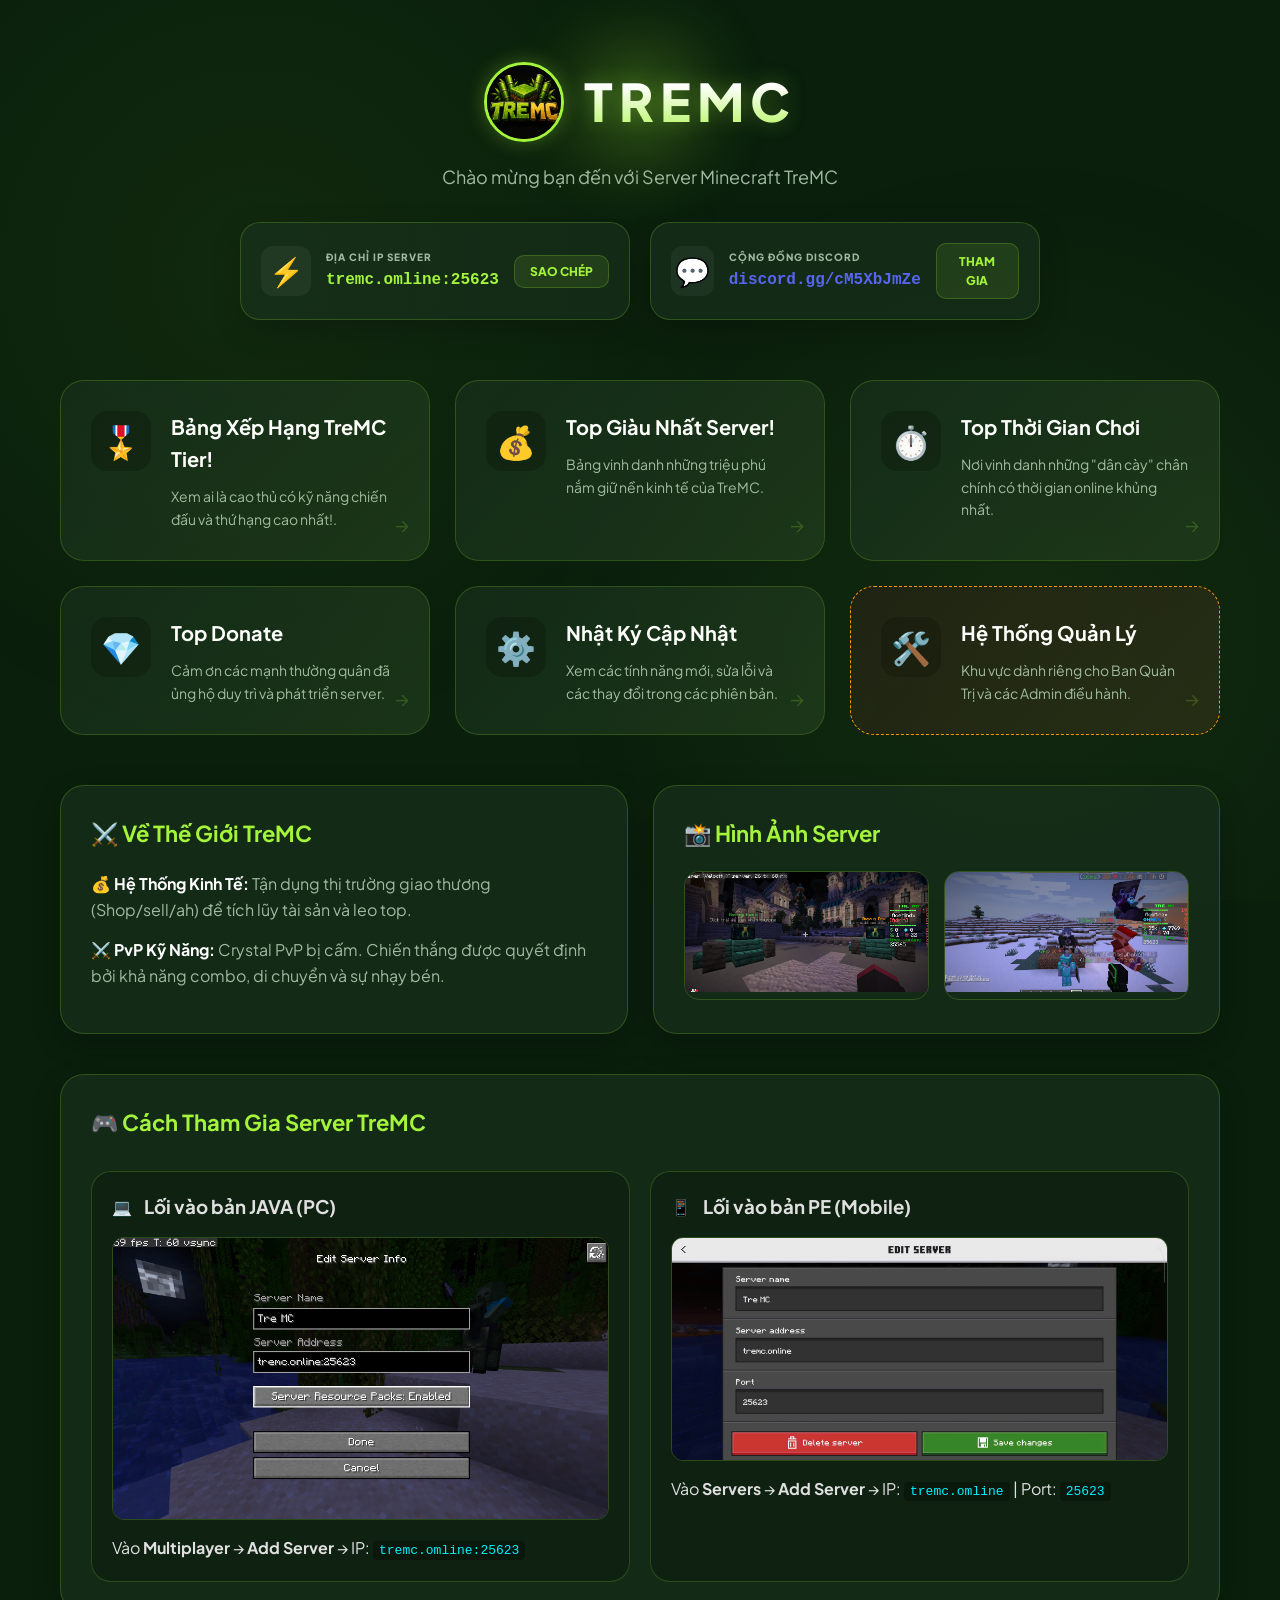
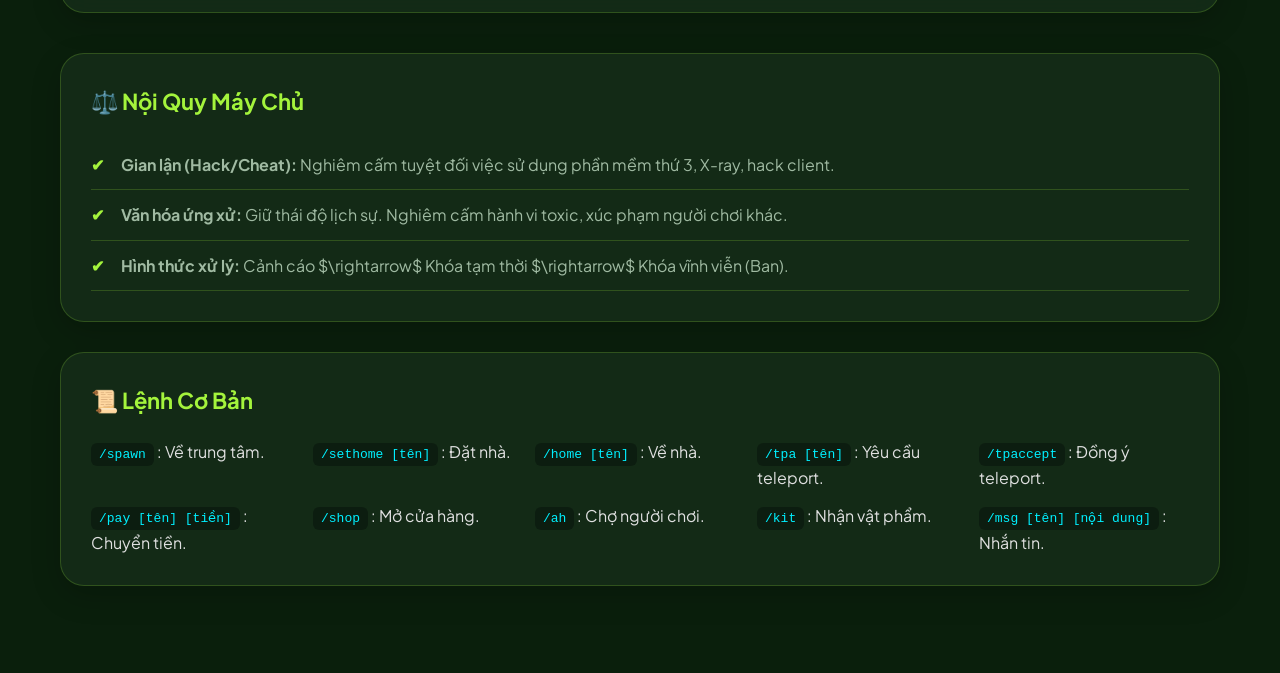
==== commit 79df222c: "Update index.html" ====
--- a/index.html
+++ b/index.html
@@ -3,14 +3,20 @@
 <head>
     <meta charset="UTF-8">
     <meta name="viewport" content="width=device-width, initial-scale=1.0">
-    <title>TreMC - Trang Chủ</title>
+    <title>TreMC - Trang chủ</title>
     <link rel="stylesheet" href="css/style.css">
+    <!-- Thêm font Google để giao diện hiện đại hơn -->
+    <link href="https://fonts.googleapis.com/css2?family=Plus+Jakarta+Sans:wght@400;600;800&display=swap" rel="stylesheet">
 </head>
 <body>
+    <!-- Lớp phủ Shader Background -->
+    <div class="shader-overlay"></div>
+    <div class="ambient-light"></div>
+
     <div class="dashboard-container">
-    
-        <header class="main-header">
+        <header class="main-header animate-fade-in">
             <div class="server-logo">
+                <div class="logo-glow"></div>
                 <img src="images/logo.png" alt="TreMC Logo" class="logo-img"> 
                 <h1 class="logo-text">TreMC</h1>
             </div>
@@ -37,7 +43,7 @@
             </div>
         </header>
 
-        <section class="menu-grid">
+        <section class="menu-grid animate-fade-in-delay">
             <a href="pages/toptier.html" class="menu-card">
                 <div class="card-icon">🎖️</div>
                 <div class="card-body">
@@ -77,8 +83,8 @@
             <a href="pages/updates.html" class="menu-card">
                 <div class="card-icon">⚙️</div>
                 <div class="card-body">
-                    <h3>Nhật Ký Phát Triển và Cập Nhật Của Server</h3>
-                    <p>Xem các tính năng mới, sửa lỗi và các thay đổi trong các phiên bản gần đây.</p>
+                    <h3>Nhật Ký Cập Nhật</h3>
+                    <p>Xem các tính năng mới, sửa lỗi và các thay đổi trong các phiên bản.</p>
                 </div>
                 <span class="arrow-go">→</span>
             </a>
@@ -87,45 +93,44 @@
                 <div class="card-icon">🛠️</div>
                 <div class="card-body">
                     <h3>Hệ Thống Quản Lý</h3>
-                    <p>Khu vực dành riêng cho Ban Quản Trị và các Admin điều hành Server.</p>
+                    <p>Khu vực dành riêng cho Ban Quản Trị và các Admin điều hành.</p>
                 </div>
                 <span class="arrow-go">→</span>
             </a>
         </section>
 
-        <section class="info-block-section">
+        <section class="info-block-section animate-fade-in-delay-2">
             <div class="info-container">
-                <div class="about-server-box">
+                <div class="about-server-box glass-card">
                     <h2 class="section-title">⚔️ Về Thế Giới TreMC</h2>
                     <p class="about-text">
-                        <strong>💰 Hệ Thống Kinh Tế (Economy) Định Hướng Cày Cuốc:</strong>
-                        Tại TreMC, kinh tế là nền tảng. Tận dụng thị trường giao thương (Shop/sell/ah) để tích lũy tài sản, leo top.
+                        <strong>💰 Hệ Thống Kinh Tế:</strong>
+                        Tận dụng thị trường giao thương (Shop/sell/ah) để tích lũy tài sản và leo top.
                     </p>
                     <p class="about-text">
-                        <strong>⚔️ Hệ thống PvP Đẳng Cấp Kỹ Năng:</strong>
-                        Crystal PvP bị cấm, sẽ không gây sát thương khi dùng, và hệ thống pvp được tối ưu để đảm bảo một chiến trường công bằng. Tại đây, chiến thắng được quyết định hoàn toàn bởi khả năng kiểm soát combo, di chuyển, nhịp độ tấn công và sự nhạy bén của bạn. Đây là nơi kỹ năng PvP truyền thống được phát huy đối đa.
+                        <strong>⚔️ PvP Kỹ Năng:</strong>
+                        Crystal PvP bị cấm. Chiến thắng được quyết định bởi khả năng combo, di chuyển và sự nhạy bén.
                     </p>
                 </div>
 
-                <div class="gallery-server-box">
+                <div class="gallery-server-box glass-card">
                     <h2 class="section-title">📸 Hình Ảnh Server</h2>
                     <div class="image-grid">
                         <div class="gallery-item">
                             <img src="images/img1.png" alt="Khu vực Spawn" onerror="this.src='https://placehold.co/600x400/1a331e/ffffff?text=Khu+Vực+Spawn'">
-                            <span class="img-caption">🏰 Trung Tâm Thương Mại & Spawn</span>
+                            <span class="img-caption">🏰 Trung Tâm Thương Mại</span>
                         </div>
                         <div class="gallery-item">
                             <img src="images/img3.png" alt="Đấu Trường PvP" onerror="this.src='https://placehold.co/600x400/1a331e/ffffff?text=Đấu+Trường+PvP'">
-                            <span class="img-caption">⚔️ Đấu Trường PvP Đẳng Cấp</span>
+                            <span class="img-caption">⚔️ Đấu Trường PvP</span>
                         </div>
                     </div>
                 </div>
             </div>
         </section>
 
-        <section class="guide-block-section">
-            <h2 class="section-title" style="text-align: center; margin-bottom: 20px;">🎮 Cách Tham Gia Server TreMC</h2>
-            
+        <section class="guide-block-section glass-card animate-fade-in-delay-2">
+            <h2 class="section-title" style="text-align: center; margin-bottom: 30px;">🎮 Cách Tham Gia Server TreMC</h2>
             <div class="guide-grid">
                 <div class="guide-card">
                     <div class="guide-card-header">
@@ -133,90 +138,67 @@
                         <h3>Lối vào bản JAVA (PC)</h3>
                     </div>
                     <div class="guide-image-container">
-                        <img src="images/lpc.png" alt="Cách vào Minecraft Java PC" onerror="this.src='https://placehold.co/600x350/1a331e/bbf754?text=Multiplayer+-%3E+Add+Server+-%3E+Dán+IP'">
-                    </div>
-                    <p class="guide-mini-desc">Vào <strong>Multiplayer</strong> &rarr; <strong>Add Server</strong> &rarr; Nhập IP: <span class="highlight-code">tremc.omline:25623</span></p>
+                        <img src="images/lpc.png" alt="Java PC" onerror="this.src='https://placehold.co/600x350/1a331e/bbf754?text=Multiplayer+-%3E+Add+Server'">
+                    </div>
+                    <p class="guide-mini-desc">Vào <strong>Multiplayer</strong> &rarr; <strong>Add Server</strong> &rarr; IP: <span class="highlight-code">tremc.omline:25623</span></p>
                 </div>
 
                 <div class="guide-card">
                     <div class="guide-card-header">
                         <span class="guide-platform-icon">📱</span>
-                        <h3>Lối vào bản PE (Điện thoại)</h3>
+                        <h3>Lối vào bản PE (Mobile)</h3>
                     </div>
                     <div class="guide-image-container">
-                        <img src="images/lpe.png" alt="Cách vào Minecraft PE Điện thoại" onerror="this.src='https://placehold.co/600x350/1a331e/00f0ff?text=Tab+Servers+-%3E+Add+Server+-%3E+IP+vấn+Port'">
-                    </div>
-                    <p class="guide-mini-desc">Vào Tab <strong>Servers</strong> &rarr; <strong>Add Server</strong> &rarr; IP: <span class="highlight-code">tremc.omline</span> | Port: <span class="highlight-code">25623</span></p>
+                        <img src="images/lpe.png" alt="PE Mobile" onerror="this.src='https://placehold.co/600x350/1a331e/00f0ff?text=Tab+Servers+-%3E+Add+Server'">
+                    </div>
+                    <p class="guide-mini-desc">Vào <strong>Servers</strong> &rarr; <strong>Add Server</strong> &rarr; IP: <span class="highlight-code">tremc.omline</span> | Port: <span class="highlight-code">25623</span></p>
                 </div>
             </div>
         </section>
     
-    <!-- ================= PHẦN BỔ SUNG MỚI (DƯỚI MENU CŨ) ================= -->
-    <div class="additional-info-wrapper">
-
-        <!-- 1. KHUNG LUẬT SERVER -->
-        <section class="content-block">
-            <h2 class="section-title">⚖️ Nội Quy Máy Chủ</h2>
-            <ul class="rules-list">
-                <li><strong>Gian lận (Hack/Cheat):</strong> Nghiêm cấm tuyệt đối việc sử dụng phần mềm thứ 3, X-ray, hack client hoặc bất kỳ công cụ nào can thiệp vào game để tạo lợi thế bất chính.</li>
-                <li><strong>Văn hóa ứng xử:</strong> Giữ thái độ lịch sự. Nghiêm cấm các hành vi xúc phạm, toxic, gây hấn hoặc sử dụng ngôn từ thô tục, công kích người chơi khác.</li>
-                <li><strong>Hình thức xử lý:</strong> Mọi hành vi vi phạm sẽ bị xử lý nghiêm khắc tùy theo mức độ, từ cảnh cáo, khóa tài khoản tạm thời (từ 1 ngày) cho đến khóa vĩnh viễn (ban vĩnh viễn).</li>
-            </ul>
-        </section>
-
-        <!-- 2. KHUNG LỆNH CƠ BẢN -->
-        <section class="content-block">
-            <h2 class="section-title">📜 Lệnh Cơ Bản</h2>
-            <div class="commands-grid">
-                <div><code>/spawn</code> : Quay về trung tâm.</div>
-                <div><code>/sethome [tên]</code> : Đặt điểm hồi hương.</div>
-                <div><code>/home [tên]</code> : Dịch chuyển về nhà.</div>
-                <div><code>/delhome [tên]</code> : Xóa điểm hồi hương.</div>
-                <div><code>/tpa [tên]</code> : Gửi yêu cầu dịch chuyển tới người chơi.</div>
-                <div><code>/tpaccept</code> : Đồng ý lời mời dịch chuyển.</div>
-                <div><code>/back</code> : Quay lại vị trí trước đó (sau khi chết hoặc teleport).</div>
-
-                <div><code>/pay [tên] [số tiền]</code> : Chuyển tiền cho người chơi khác.</div>
-                <div><code>/shop</code> : Mở cửa hàng mua bán vật phẩm.</div>
-                <div><code>/sellgui</code> : Mở bảng bán hàng nhanh.</div>
-                <div><code>/ah</code> : Mở chợ người chơi (Auction House).</div>
-                <div><code>/ah sell [giá]</code> : Đăng bán vật phẩm lên chợ.</div>
-
-                <div><code>/kit</code> : Nhận các bộ vật phẩm khởi đầu.</div>
-                <div><code>/msg [tên] [nội dung]</code> : Nhắn tin riêng.</div>
-                <div><code>/help</code> : Xem bảng hướng dẫn chung.</div>
-                <div><code>Các lệnh khác đang được cập nhật...</code></div>
-            </div>
-        </section>
-
-    </div>
-
+        <div class="additional-info-wrapper animate-fade-in-delay-2">
+            <section class="content-block glass-card">
+                <h2 class="section-title">⚖️ Nội Quy Máy Chủ</h2>
+                <ul class="rules-list">
+                    <li><strong>Gian lận (Hack/Cheat):</strong> Nghiêm cấm tuyệt đối việc sử dụng phần mềm thứ 3, X-ray, hack client.</li>
+                    <li><strong>Văn hóa ứng xử:</strong> Giữ thái độ lịch sự. Nghiêm cấm hành vi toxic, xúc phạm người chơi khác.</li>
+                    <li><strong>Hình thức xử lý:</strong> Cảnh cáo $\rightarrow$ Khóa tạm thời $\rightarrow$ Khóa vĩnh viễn (Ban).</li>
+                </ul>
+            </section>
+
+            <section class="content-block glass-card">
+                <h2 class="section-title">📜 Lệnh Cơ Bản</h2>
+                <div class="commands-grid">
+                    <div><code>/spawn</code> : Về trung tâm.</div>
+                    <div><code>/sethome [tên]</code> : Đặt nhà.</div>
+                    <div><code>/home [tên]</code> : Về nhà.</div>
+                    <div><code>/tpa [tên]</code> : Yêu cầu teleport.</div>
+                    <div><code>/tpaccept</code> : Đồng ý teleport.</div>
+                    <div><code>/pay [tên] [tiền]</code> : Chuyển tiền.</div>
+                    <div><code>/shop</code> : Mở cửa hàng.</div>
+                    <div><code>/ah</code> : Chợ người chơi.</div>
+                    <div><code>/kit</code> : Nhận vật phẩm.</div>
+                    <div><code>/msg [tên] [nội dung]</code> : Nhắn tin.</div>
+                </div>
+            </section>
+        </div>
     </div>
     
     <script>
         function copyIP() {
             const ipText = document.getElementById('server-ip').innerText;
             const btnText = document.getElementById('copy-btn-text');
-            
             navigator.clipboard.writeText(ipText).then(() => {
-                // Đổi giao diện nút khi sao chép thành công
                 btnText.innerText = "ĐÃ CHÉP! ✓";
-                btnText.style.backgroundColor = "#a4f43c";
-                btnText.style.color = "#000";
-                
-                // Khôi phục lại trạng thái nút sau 2 giây
+                btnText.classList.add('copied');
                 setTimeout(() => {
                     btnText.innerText = "SAO CHÉP";
-                    btnText.style.backgroundColor = "rgba(164, 244, 60, 0.1)";
-                    btnText.style.color = "#a4f43c";
+                    btnText.classList.remove('copied');
                 }, 2000);
-            }).catch(err => {
-                console.error('Lỗi, không thể sao chép IP: ', err);
             });
         }
     </script>
-    
     <script src="app.js"></script>
     <script src="GetData.js"></script>
 </body>
-</html>+</html>
--- a/css/style.css
+++ b/css/style.css
@@ -1,911 +1,481 @@
-/* ================= CÀI ĐẶT CHUNG & BACKGROUND ================= */
+/* ================= CÀI ĐẶT BIẾN MÀU (TRE THEME) ================= */
+:root {
+    --primary-green: #a4f43c;
+    --deep-green: #0a1f0c;
+    --forest-green: #1a331e;
+    --accent-lime: #bbf754;
+    --text-light: #e0e0e0;
+    --text-dim: #a0baa2;
+    --glass-bg: rgba(26, 51, 30, 0.6);
+    --glass-border: rgba(164, 244, 60, 0.2);
+    --transition-smooth: all 0.4s cubic-bezier(0.23, 1, 0.32, 1);
+}
+
 * {
     margin: 0;
     padding: 0;
     box-sizing: border-box;
-    font-family: 'Segoe UI', Tahoma, Geneva, Verdana, sans-serif;
+    font-family: 'Plus Jakarta Sans', 'Segoe UI', sans-serif;
 }
 
 body {
-    /* Thiết lập background là ảnh local background.jpg kèm lớp phủ gradient đen - xanh đậm */
-    background: linear-gradient(135deg, rgba(10, 31, 12, 0.92), rgba(5, 10, 6, 0.98)), 
-                url('../images/background.jpg') no-repeat center center fixed;
+    background: var(--deep-green);
+    color: var(--text-light);
+    min-height: 100vh;
+    overflow-x: hidden;
+    line-height: 1.6;
+}
+
+/* ================= SHADER EFFECTS ================= */
+.shader-overlay {
+    position: fixed;
+    top: 0; left: 0; width: 100%; height: 100%;
+    background: 
+        radial-gradient(circle at 20% 30%, rgba(164, 244, 60, 0.05) 0%, transparent 40%),
+        radial-gradient(circle at 80% 70%, rgba(187, 247, 84, 0.05) 0%, transparent 40%);
+    pointer-events: none;
+    z-index: -1;
+}
+
+.ambient-light {
+    position: fixed;
+    top: 0; left: 0; width: 100%; height: 100%;
+    background: url('../images/background.jpg') no-repeat center center fixed;
     background-size: cover;
-    color: #e0e0e0;
-    min-height: 100vh;
-}
-
+    filter: brightness(0.3) contrast(1.2);
+    opacity: 0.6;
+    z-index: -2;
+}
+
+/* ================= LAYOUT CONTAINER ================= */
 .dashboard-container {
     max-width: 1200px;
     margin: 0 auto;
-    padding: 40px 20px;
-}
-
-/* ================= 1. GIAO DIỆN LOGO & HEADER ================= */
+    padding: 60px 20px;
+    position: relative;
+    z-index: 1;
+}
+
+/* ================= HEADER & LOGO ================= */
 .main-header {
     text-align: center;
-    margin-bottom: 50px;
+    margin-bottom: 60px;
 }
 
 .server-logo {
-    display: flex;
+    position: relative;
+    display: inline-flex;
     align-items: center;
     justify-content: center;
-    gap: 18px;
-    margin-bottom: 15px;
-}
-
-/* Định dạng cho ảnh Logo Local */
+    gap: 20px;
+    margin-bottom: 20px;
+}
+
+.logo-glow {
+    position: absolute;
+    width: 100px; height: 100px;
+    background: var(--primary-green);
+    filter: blur(40px);
+    opacity: 0.3;
+    z-index: -1;
+}
+
 .logo-img {
-    width: 70px;
-    height: 70px;
-    object-fit: contain;
+    width: 80px; height: 80px;
     border-radius: 50%;
-    border: 2px solid #4caf50;
-    background-color: #121212;
-    padding: 5px;
-    box-shadow: 0 0 20px rgba(76, 175, 80, 0.4);
+    border: 3px solid var(--primary-green);
+    box-shadow: 0 0 20px rgba(164, 244, 60, 0.3);
+    transition: var(--transition-smooth);
 }
 
 .logo-text {
-    font-size: 46px;
+    font-size: clamp(32px, 8vw, 52px);
     font-weight: 800;
-    color: #fff;
     text-transform: uppercase;
-    letter-spacing: 4px;
-    /* Gradient xanh lá sáng đổ xuống */
-    background: linear-gradient(180deg, #a4f43c, #4caf50);
+    letter-spacing: 6px;
+    background: linear-gradient(to bottom, #fff 30%, var(--primary-green));
     -webkit-background-clip: text;
     -webkit-text-fill-color: transparent;
+    filter: drop-shadow(0 0 10px rgba(164, 244, 60, 0.3));
 }
 
 .server-slogan {
-    color: #a0baa2;
-    font-size: 16px;
-    margin-bottom: 25px;
-    text-shadow: 1px 1px 2px rgba(0,0,0,0.8);
-}
-
-/* Thanh trạng thái nhanh */
-.quick-status {
-    display: inline-flex;
-    align-items: center;
-    gap: 15px;
-    background: rgba(20, 35, 22, 0.7); /* Xanh lá đen đậm trong suốt */
-    padding: 10px 22px;
-    border-radius: 30px;
-    border: 1px solid rgba(76, 175, 80, 0.3);
-    backdrop-filter: blur(5px);
-}
-
-.status-badge {
-    font-size: 14px;
-    color: #e0e0e0;
-}
-
-.btn-copy-quick {
-    background: linear-gradient(90deg, #9ae035, #4caf50); /* Nút ngả vàng xanh */
-    color: #050a06;
-    border: none;
-    padding: 6px 16px;
-    border-radius: 20px;
-    font-size: 13px;
-    font-weight: bold;
-    cursor: pointer;
-    transition: 0.2s ease;
-}
-
-.btn-copy-quick:hover {
-    transform: scale(1.05);
-    box-shadow: 0 0 10px rgba(154, 224, 53, 0.5);
-}
-
-/* ================= 2. HỆ THỐNG KHUNG THAO TÁC (GRID CARDS) ================= */
-.menu-grid {
-    display: grid;
-    grid-template-columns: repeat(auto-fit, minmax(340px, 1fr)); 
-    gap: 25px;
-}
-
-/* Định dạng thẻ khung ban đầu - KHÔNG TRONG SUỐT, SÁNG HƠN */
-.menu-card {
-    background-color: #1a331e; /* Màu xanh lục đặc, sáng và rõ ràng hơn nền */
-    border: 2px solid #2d5433; /* Viền xanh lá định hình khung rõ nét */
-    border-radius: 12px;
-    padding: 25px;
-    display: flex;
-    align-items: flex-start;
-    gap: 20px;
-    text-decoration: none; 
-    color: #e0e0e0;
-    position: relative;
-    transition: all 0.3s cubic-bezier(0.25, 0.8, 0.25, 1);
-    cursor: pointer;
-    overflow: hidden;
-    box-shadow: 0 4px 10px rgba(0, 0, 0, 0.3); /* Tạo độ nổi cho khung */
-}
-
-/* HIỆU ỨNG HOVER: Ruột bên trong sáng rực, Gradient ngả vàng chanh đến xanh lá */
-.menu-card:hover {
-    background: linear-gradient(135deg, #bbf754 0%, #62c72c 100%); /* Sáng bừng nguyên khối */
-    border-color: #d2f981; /* Viền vàng chanh siêu sáng */
-    transform: translateY(-5px);
-    box-shadow: 0 10px 25px rgba(0, 0, 0, 0.5), 0 0 20px rgba(187, 247, 84, 0.4);
-}
-
-/* Icon trong khung */
-.card-icon {
-    font-size: 32px;
-    background: #122415; /* Nền icon tối để nổi bật trên khung thường */
-    padding: 12px;
-    border-radius: 10px;
-    flex-shrink: 0;
-    transition: 0.3s;
-}
-
-/* Khi hover khung: Icon chuyển sang màu tối để tương phản với nền sáng */
-.menu-card:hover .card-icon {
-    background: #050a06;
-    color: #bbf754;
-    transform: scale(1.1);
-}
-
-/* Chữ trong khung */
-.card-body h3 {
+    color: var(--text-dim);
     font-size: 18px;
-    color: #fff;
-    margin-bottom: 8px;
-    font-weight: 700;
-    transition: 0.3s;
-    text-shadow: 1px 1px 2px rgba(0, 0, 0, 0.5);
-}
-
-/* Khi hover khung: Chữ đổi sang màu tối đậm để dễ đọc trên nền sáng rực */
-.menu-card:hover .card-body h3 {
-    color: #050a06;
-    text-shadow: none;
-}
-
-.card-body p {
-    font-size: 14px;
-    color: #cadbc9; /* Màu chữ mô tả lúc bình thường */
-    line-height: 1.5;
-    transition: 0.3s;
-}
-
-/* Khi hover khung: Chữ mô tả đổi sang màu xanh đen để không bị lóa */
-.menu-card:hover .card-body p {
-    color: #122415;
-    font-weight: 500;
-}
-
-/* Mũi tên góc khung */
-.arrow-go {
-    position: absolute;
-    right: 20px;
-    bottom: 20px;
-    font-size: 18px;
-    color: #3b6b41;
-    transition: 0.3s;
-}
-
-/* Khi hover khung: Mũi tên đổi màu đồng bộ chữ */
-.menu-card:hover .arrow-go {
-    color: #050a06;
-    transform: translateX(5px);
-}
-
-/* Thẻ Cửa Hàng đặc biệt nổi bật hơn lúc bình thường */
-.special-card {
-    border-color: #46874c;
-    background-color: #204225;
-}
-
-/* Khung Admin Manager giữ viền cam đặc trưng */
-.admin-card {
-    background-color: #2b2316;
-    border: 2px dashed #ff9800;
-}
-.admin-card .card-icon {
-    background: #1c160e;
-}
-.admin-card:hover {
-    border-color: #ffb74d;
-    background: linear-gradient(135deg, #ffb74d 0%, #f57c00 100%);
-    box-shadow: 0 10px 25px rgba(0, 0, 0, 0.5), 0 0 20px rgba(255, 152, 0, 0.4);
-}
-.admin-card:hover .card-icon {
-    background: #050a06;
-    color: #ff9800;
-}
-.admin-card:hover .card-body h3,
-.admin-card:hover .card-body p,
-.admin-card:hover .arrow-go {
-    color: #050a06;
-}
-
-/* RESPONSIVE */
-@media (max-width: 480px) {
-    .menu-grid {
-        grid-template-columns: 1fr;
-    }
-    .logo-text {
-        font-size: 36px;
-    }
-    .menu-card {
-        padding: 20px;
-    }
-}
-
-/* ================= 3. CSS CHO CÁC TRANG CON (TOP LEADERBOARD) ================= */
-
-/* Thanh điều hướng Sub-Header */
-.page-header {
-    display: flex;
-    flex-direction: column;
-    align-items: flex-start;
-    gap: 15px;
     margin-bottom: 30px;
-    border-bottom: 2px solid #2d5433;
-    padding-bottom: 20px;
-}
-
-.btn-back {
-    display: inline-block;
-    background-color: #1a331e;
-    color: #a4f43c;
-    text-decoration: none;
-    padding: 8px 16px;
-    border-radius: 6px;
-    font-size: 14px;
-    font-weight: bold;
-    border: 1px solid #2d5433;
-    transition: 0.2s;
-}
-
-.btn-back:hover {
-    background-color: #bbf754;
-    color: #050a06;
-    border-color: #bbf754;
-}
-
-.page-title-box h2 {
-    color: #fff;
-    font-size: 26px;
-    margin-bottom: 5px;
-}
-
-.page-title-box p {
-    color: #a0baa2;
-    font-size: 14px;
-}
-
-/* Định dạng bao bọc Bảng để bo tròn góc mượt mà */
-.table-wrapper {
-    background-color: #1a331e;
-    border: 2px solid #2d5433;
-    border-radius: 12px;
-    overflow: hidden;
-    box-shadow: 0 8px 20px rgba(0,0,0,0.4);
-}
-
-/* Cấu trúc Bảng */
-.leaderboard-table {
-    width: 100%;
-    border-collapse: collapse;
-    text-align: left;
-}
-
-.leaderboard-table th {
-    background-color: #122415; /* Đầu mục bảng màu tối hơn hẳn */
-    color: #a4f43c; /* Chữ vàng chanh */
-    padding: 18px;
-    font-size: 15px;
-    text-transform: uppercase;
-    letter-spacing: 1px;
-}
-
-.leaderboard-table td {
-    padding: 16px 18px;
-    border-bottom: 1px solid #2d5433;
-    color: #e0e0e0;
-    font-size: 15px;
-}
-
-/* Hiệu ứng rê chuột nhẹ trên các dòng thường */
-.leaderboard-table tbody tr:hover {
-    background-color: rgba(164, 244, 60, 0.05);
-}
-
-/* Định dạng các Cột cụ thể */
-.rank-col {
-    text-align: center;
-    font-weight: bold;
-    font-size: 18px;
-}
-
-.player-col {
-    display: flex;
-    align-items: center;
-    gap: 12px;
-}
-
-.player-avatar {
-    background: #122415;
-    padding: 4px 8px;
-    border-radius: 4px;
-    font-size: 14px;
-}
-
-.money-col {
-    text-align: right;
-    font-family: 'Courier New', Courier, monospace; /* Kiểu font số nhìn giống game */
-    font-weight: 700;
-    color: #bbf754; /* Tiền sáng rực rỡ */
-    font-size: 16px;
-}
-
-/* ================= HIỆU ỨNG ĐẶC BIỆT CHO TOP 3 ĐẠI GIA ================= */
-
-/* TOP 1 - Phát sáng vàng kim */
-.rank-first {
-    background: linear-gradient(90deg, rgba(255, 215, 0, 0.15), rgba(26, 51, 30, 0.5));
-}
-.rank-first .rank-col { font-size: 24px; }
-.rank-first .player-col strong { color: #ffd700; font-size: 16px; }
-.rank-first .money-col { color: #ffd700; }
-
-/* TOP 2 - Phát sáng bạc */
-.rank-second {
-    background: linear-gradient(90deg, rgba(192, 192, 192, 0.1), rgba(26, 51, 30, 0.5));
-}
-.rank-second .rank-col { font-size: 22px; }
-.rank-second .player-col strong { color: #e2e8f0; }
-
-/* TOP 3 - Phát sáng đồng */
-.rank-third {
-    background: linear-gradient(90deg, rgba(205, 127, 50, 0.08), rgba(26, 51, 30, 0.5));
-}
-.rank-third .rank-col { font-size: 20px; }
-.rank-third .player-col strong { color: #cd7f32; }
-
-/* Dòng cuối bảng xóa viền đáy */
-.leaderboard-table tbody tr:last-child td {
-    border-bottom: none;
-}
-
-/* RESPONSIVE TRÊN MOBILE */
-@media (max-width: 600px) {
-    .page-header {
-        align-items: stretch;
-        text-align: center;
-    }
-    .leaderboard-table th, .leaderboard-table td {
-        padding: 12px;
-        font-size: 13px;
-    }
-    .money-col {
-        font-size: 13px;
-    }
-}
-
-
-/* ================= 4. CSS CHANGELOG (DẠNG KHUNG KHỐI ĐỒNG BỘ) ================= */
-.changelog-container {
-    display: flex;
-    flex-direction: column;
-    gap: 20px; /* Khoảng cách giữa các khung khối */
-}
-
-/* Định dạng cấu trúc khung lớn - ĐẶC 100%, đồng bộ với các khối nút trên trang chủ */
-.update-block-card {
-    background-color: #1a331e; /* Màu xanh lục đặc sáng rõ */
-    border: 2px solid #2d5433; /* Viền xanh đồng bộ */
-    border-radius: 12px;       /* Bo góc giống các khối menu */
-    padding: 20px 25px;
-    box-shadow: 0 4px 10px rgba(0, 0, 0, 0.3);
-    transition: all 0.2s ease-in-out;
-}
-
-/* Hiệu ứng hover sáng viền nhẹ khi rê chuột vào khung */
-.update-block-card:hover {
-    border-color: #a4f43c; /* Sáng lên màu vàng chanh */
-    transform: translateY(-2px);
-    box-shadow: 0 6px 15px rgba(164, 244, 60, 0.1);
-}
-
-/* Thanh đầu tiên bên trong khung (Phiên bản & Ngày tháng) */
-.block-card-header {
-    display: flex;
-    justify-content: space-between;
-    align-items: center;
-    border-bottom: 1px solid rgba(164, 244, 60, 0.15); /* Đường gạch ngang mảnh */
-    padding-bottom: 10px;
-    margin-bottom: 15px;
-}
-
-.block-version {
-    font-size: 14px;
-    font-weight: 800;
-    color: #a4f43c; /* Chữ màu vàng chanh nổi bật */
-    text-transform: uppercase;
-    letter-spacing: 0.5px;
-}
-
-.block-date {
-    font-size: 13px;
-    color: #a0baa2;
-}
-
-/* Tiêu đề chính của bản cập nhật nằm giữa khung */
-.block-title {
-    font-size: 18px;
-    color: #ffffff;
-    margin-bottom: 15px;
-    font-weight: 700;
-}
-
-/* Khối chứa danh sách nội dung cập nhật bên dưới */
-.block-content {
-    display: flex;
-    flex-direction: column;
-    gap: 8px;
-}
-
-/* Từng dòng nội dung */
-.content-item {
-    font-size: 14.5px;
-    color: #cadbc9;
-    line-height: 1.5;
-    display: flex;
-    align-items: flex-start;
-    gap: 8px;
-}
-
-/* Dấu chấm đầu dòng cách điệu */
-.bullet {
-    color: #a4f43c; /* Dấu ô vuông màu vàng chanh */
-    font-size: 12px;
-    line-height: 1.5;
-}
-
-/* Làm nổi bật các từ khóa quan trọng bên trong khung */
-.block-content strong {
-    color: #ffffff;
-    font-weight: 600;
-}
-
-/* RESPONSIVE TRÊN ĐIỆN THOẠI */
-@media (max-width: 600px) {
-    .block-card-header {
-        flex-direction: column;
-        align-items: flex-start;
-        gap: 6px;
-    }
-    .block-title {
-        font-size: 16px;
-    }
-    .content-item {
-        font-size: 13.5px;
-    }
-}
-
-
-/* ================= KHU VỰC IP & DISCORD ĐƯỢC LÀM TO DỄ BẤM ================= */
+}
+
+/* ================= CONNECTION HUB (Glassmorphism) ================= */
 .connection-hub {
     display: flex;
     justify-content: center;
     gap: 20px;
-    margin: 25px auto 10px auto;
-    max-width: 850px;
-    width: 100%;
-}
-
-/* Định dạng khung khối lớn đục giống nút điều hướng chính */
+    max-width: 800px;
+    margin: 0 auto;
+}
+
 .hub-box {
     flex: 1;
-    background-color: #1a331e; /* Màu nền xanh đặc giống menu-grid */
-    border: 2px solid #2d5433;
-    border-radius: 12px;
-    padding: 16px 20px;
+    background: var(--glass-bg);
+    backdrop-filter: blur(12px);
+    -webkit-backdrop-filter: blur(12px);
+    border: 1px solid var(--glass-border);
+    border-radius: 20px;
+    padding: 20px;
     display: flex;
     align-items: center;
     gap: 15px;
     cursor: pointer;
-    text-decoration: none; /* Khử gạch chân thẻ a */
-    transition: all 0.2s ease-in-out;
-    box-shadow: 0 4px 10px rgba(0, 0, 0, 0.3);
-}
-
-/* Hiệu ứng di chuột sáng viền vàng chanh */
+    text-decoration: none;
+    transition: var(--transition-smooth);
+    box-shadow: 0 10px 30px rgba(0,0,0,0.2);
+}
+
 .hub-box:hover {
-    border-color: #a4f43c;
-    transform: translateY(-2px);
-    box-shadow: 0 6px 15px rgba(164, 244, 60, 0.15);
-}
-
-/* Biểu tượng cảm xúc bên trong khung */
+    transform: translateY(-5px);
+    border-color: var(--primary-green);
+    background: rgba(26, 51, 30, 0.8);
+    box-shadow: 0 15px 40px rgba(164, 244, 60, 0.15);
+}
+
 .hub-icon {
-    font-size: 24px;
-    background: rgba(255, 255, 255, 0.05);
-    padding: 10px;
+    font-size: 28px;
+    background: rgba(255,255,255,0.05);
+    width: 50px; height: 50px;
+    display: flex; align-items: center; justify-content: center;
+    border-radius: 12px;
+}
+
+.hub-details {
+    flex-grow: 1;
+    text-align: left;
+}
+
+.hub-label {
+    display: block;
+    font-size: 10px;
+    color: var(--text-dim);
+    font-weight: 800;
+    letter-spacing: 1px;
+}
+
+.hub-value {
+    font-size: 16px;
+    color: #fff;
+    font-family: 'Courier New', monospace;
+}
+
+.ip-box .hub-value { color: var(--primary-green); }
+.discord-box .hub-value { color: #5865F2; }
+
+.btn-hub-action {
+    background: rgba(164, 244, 60, 0.1);
+    border: 1px solid var(--glass-border);
+    color: var(--primary-green);
+    padding: 8px 15px;
     border-radius: 10px;
+    font-size: 12px;
+    font-weight: 800;
+    cursor: pointer;
+    transition: var(--transition-smooth);
+}
+
+.hub-box:hover .btn-hub-action {
+    background: var(--primary-green);
+    color: var(--deep-green);
+}
+
+/* ================= MENU GRID (Premium Cards) ================= */
+.menu-grid {
+    display: grid;
+    grid-template-columns: repeat(auto-fit, minmax(320px, 1fr));
+    gap: 25px;
+    margin-bottom: 50px;
+}
+
+.menu-card {
+    background: var(--glass-bg);
+    backdrop-filter: blur(10px);
+    border: 1px solid var(--glass-border);
+    border-radius: 24px;
+    padding: 30px;
+    display: flex;
+    gap: 20px;
+    text-decoration: none;
+    color: var(--text-light);
+    position: relative;
+    overflow: hidden;
+    transition: var(--transition-smooth);
+}
+
+.menu-card::before {
+    content: '';
+    position: absolute;
+    top: 0; left: 0; width: 100%; height: 100%;
+    background: linear-gradient(135deg, transparent, rgba(164, 244, 60, 0.05));
+    pointer-events: none;
+}
+
+.menu-card:hover {
+    transform: translateY(-10px) scale(1.02);
+    border-color: var(--primary-green);
+    box-shadow: 0 20px 40px rgba(0,0,0,0.4), 0 0 20px rgba(164, 244, 60, 0.1);
+    background: rgba(30, 60, 35, 0.8);
+}
+
+.card-icon {
+    font-size: 32px;
+    background: rgba(0,0,0,0.2);
+    width: 60px; height: 60px;
+    display: flex; align-items: center; justify-content: center;
+    border-radius: 16px;
+    flex-shrink: 0;
+    transition: var(--transition-smooth);
+}
+
+.menu-card:hover .card-icon {
+    background: var(--primary-green);
+    transform: rotate(-10deg);
+}
+
+.card-body h3 {
+    font-size: 20px;
+    margin-bottom: 10px;
+    color: #fff;
+}
+
+.card-body p {
+    font-size: 14px;
+    color: var(--text-dim);
+}
+
+.arrow-go {
+    position: absolute;
+    bottom: 20px; right: 20px;
+    font-size: 20px;
+    color: var(--glass-border);
+    transition: var(--transition-smooth);
+}
+
+.menu-card:hover .arrow-go {
+    color: var(--primary-green);
+    transform: translateX(5px);
+}
+
+/* Admin Card Special */
+.admin-card {
+    border: 1px dashed #ff9800;
+    background: rgba(43, 35, 22, 0.6);
+}
+.admin-card:hover {
+    border-color: #ff9800;
+    box-shadow: 0 0 20px rgba(255, 152, 0, 0.2);
+}
+
+/* ================= GLASS CARDS (Info & Guide) ================= */
+.glass-card {
+    background: var(--glass-bg);
+    backdrop-filter: blur(15px);
+    -webkit-backdrop-filter: blur(15px);
+    border: 1px solid var(--glass-border);
+    border-radius: 24px;
+    padding: 30px;
+    box-shadow: 0 10px 30px rgba(0,0,0,0.2);
+}
+
+.info-container {
+    display: grid;
+    grid-template-columns: repeat(auto-fit, minmax(300px, 1fr));
+    gap: 25px;
+    margin-bottom: 40px;
+}
+
+.section-title {
+    font-size: 22px;
+    color: var(--primary-green);
+    margin-bottom: 20px;
     display: flex;
     align-items: center;
-    justify-content: center;
-}
-
-/* Phần chữ chi tiết bên trong khung */
-.hub-details {
+    gap: 10px;
+}
+
+.about-text {
+    margin-bottom: 15px;
+    color: var(--text-dim);
+}
+
+.about-text strong { color: #fff; }
+
+/* Gallery */
+.image-grid {
+    display: grid;
+    grid-template-columns: 1fr 1fr;
+    gap: 15px;
+}
+
+.gallery-item {
+    position: relative;
+    border-radius: 15px;
+    overflow: hidden;
+    border: 1px solid var(--glass-border);
+}
+
+.gallery-item img {
+    width: 100%; height: 120px;
+    object-fit: cover;
+    transition: var(--transition-smooth);
+}
+
+.gallery-item:hover img { transform: scale(1.1); }
+
+.img-caption {
+    position: absolute;
+    bottom: 0; width: 100%;
+    background: rgba(0,0,0,0.6);
+    font-size: 11px;
+    text-align: center;
+    padding: 5px;
+    color: #fff;
+}
+
+/* Guide Section */
+.guide-block-section {
+    margin-bottom: 40px;
+}
+
+.guide-grid {
+    display: grid;
+    grid-template-columns: repeat(auto-fit, minmax(300px, 1fr));
+    gap: 20px;
+}
+
+.guide-card {
+    background: rgba(0,0,0,0.2);
+    border: 1px solid var(--glass-border);
+    border-radius: 20px;
+    padding: 20px;
+    transition: var(--transition-smooth);
+}
+
+.guide-card:hover {
+    background: rgba(0,0,0,0.3);
+    border-color: var(--primary-green);
+}
+
+.guide-card-header {
     display: flex;
-    flex-direction: column;
-    align-items: flex-start;
-    flex-grow: 1;
-}
-
-.hub-label {
-    font-size: 11px;
-    color: #a0baa2;
-    font-weight: 700;
-    letter-spacing: 1px;
-    margin-bottom: 4px;
-}
-
-.hub-value {
-    font-size: 18px;
-    color: #ffffff;
-    font-family: 'Courier New', Courier, monospace;
+    align-items: center;
+    gap: 12px;
+    margin-bottom: 15px;
+}
+
+.guide-image-container {
+    border-radius: 12px;
+    overflow: hidden;
+    margin-bottom: 15px;
+    border: 1px solid var(--glass-border);
+}
+
+.guide-image-container img { width: 100%; display: block; }
+
+.highlight-code {
+    font-family: monospace;
+    color: #00f0ff;
+    background: rgba(0,0,0,0.3);
+    padding: 2px 6px;
+    border-radius: 4px;
+}
+
+/* ================= RULES & COMMANDS ================= */
+.content-block {
+    margin-bottom: 30px;
+}
+
+.rules-list {
+    list-style: none;
+}
+
+.rules-list li {
+    padding: 12px 0 12px 30px;
+    position: relative;
+    border-bottom: 1px solid var(--glass-border);
+    color: var(--text-dim);
+}
+
+.rules-list li::before {
+    content: '✔';
+    position: absolute;
+    left: 0;
+    color: var(--primary-green);
     font-weight: bold;
 }
 
-/* Khung IP có màu chữ vàng chanh */
-.ip-box .hub-value {
-    color: #bbf754;
-}
-
-/* Khung Discord đổi màu chữ sang xanh Blur nhạt */
-.discord-box .hub-value {
-    color: #5865F2; /* Màu Discord chuẩn thương hiệu */
-}
-
-/* Nút thao tác nhỏ góc phải bên trong khung */
-.btn-hub-action {
-    background: rgba(164, 244, 60, 0.1);
-    border: 1px solid #2d5433;
-    color: #a4f43c;
-    padding: 6px 14px;
+.commands-grid {
+    display: grid;
+    grid-template-columns: repeat(auto-fit, minmax(200px, 1fr));
+    gap: 12px;
+}
+
+.commands-grid code {
+    color: #00f0ff;
+    background: rgba(0,0,0,0.3);
+    padding: 4px 8px;
     border-radius: 6px;
-    font-size: 12px;
-    font-weight: 800;
-    transition: all 0.2s;
-}
-
-.hub-box:hover .btn-hub-action {
-    background: #a4f43c;
-    color: #000000;
-    border-color: #a4f43c;
-}
-
-/* ĐÁP ỨNG TRÊN MOBILE CHUYỂN THÀNH XẾP DỌC */
+    font-family: monospace;
+}
+
+/* ================= ANIMATIONS ================= */
+.animate-fade-in {
+    animation: fadeInUp 0.8s ease forwards;
+}
+
+.animate-fade-in-delay {
+    opacity: 0;
+    animation: fadeInUp 0.8s ease 0.2s forwards;
+}
+
+.animate-fade-in-delay-2 {
+    opacity: 0;
+    animation: fadeInUp 0.8s ease 0.4s forwards;
+}
+
+@keyframes fadeInUp {
+    from {
+        opacity: 0;
+        transform: translateY(30px);
+    }
+    to {
+        opacity: 1;
+        transform: translateY(0);
+    }
+}
+
+/* ================= RESPONSIVE ================= */
 @media (max-width: 768px) {
     .connection-hub {
         flex-direction: column;
-        gap: 12px;
-        padding: 0 15px;
-    }
-    .hub-box {
-        width: 100%;
-        padding: 12px 15px;
-    }
-    .hub-value {
-        font-size: 15px;
-    }
-}
-
-/* ================= 6. CSS CHO PHẦN GIỚI THIỆU, ẢNH & HƯỚNG DẪN ================= */
-
-/* Thiết lập cấu hình tiêu đề mục lớn */
-.section-title {
-    font-size: 20px;
-    color: #a4f43c; /* Màu vàng chanh làm tiêu đề */
-    font-weight: 800;
-    margin-bottom: 15px;
-    letter-spacing: 0.5px;
-}
-
-/* Khối mô tả + Thư viện ảnh */
-.info-block-section {
-    margin-top: 30px;
-    width: 100%;
-}
-
-.info-container {
-    display: flex;
-    gap: 20px;
-}
-
-.about-server-box, .gallery-server-box {
-    flex: 1;
-    background-color: #1a331e; /* Màu xanh lục đặc biệt đục 100% */
-    border: 2px solid #2d5433;
-    border-radius: 12px;
-    padding: 25px;
-    box-shadow: 0 4px 10px rgba(0, 0, 0, 0.3);
-}
-
-.about-text {
-    font-size: 14.5px;
-    color: #cadbc9;
-    line-height: 1.6;
-    margin-bottom: 15px;
-}
-
-.about-text strong {
-    color: #ffffff;
-}
-
-/* Lưới hiển thị hình ảnh */
-.image-grid {
-    display: grid;
-    grid-template-columns: repeat(auto-fit, minmax(200px, 1fr));
-    gap: 15px;
-}
-
-.gallery-item {
-    position: relative;
-    border-radius: 8px;
-    overflow: hidden;
-    border: 1px solid #2d5433;
-    background: #112214;
-}
-
-.gallery-item img {
-    width: 100%;
-    height: 140px;
-    object-fit: cover; /* Cắt ảnh vừa vặn khung hình */
-    display: block;
-    transition: transform 0.3s ease;
-}
-
-.gallery-item:hover img {
-    transform: scale(1.05); /* Phóng to ảnh nhẹ khi chỉ vào */
-}
-
-.img-caption {
-    display: block;
-    padding: 8px;
-    font-size: 12px;
-    color: #ffffff;
-    text-align: center;
-    font-weight: 600;
-    background-color: #112214;
-}
-
-/* Khối hộp hướng dẫn chơi */
-.guide-block-section {
-    margin-top: 30px;
-    background-color: #1a331e;
-    border: 2px solid #2d5433;
-    border-radius: 12px;
-    padding: 25px;
-    box-shadow: 0 4px 10px rgba(0, 0, 0, 0.3);
-    width: 100%;
-    box-sizing: border-box;
-}
-
-.guide-grid {
-    display: flex;
-    gap: 20px;
-}
-
-.guide-card {
-    flex: 1;
-    background: #122415; /* Nền tối hơn một chút bên trong để tạo chiều sâu */
-    border: 1px solid #2d5433;
-    border-radius: 8px;
-    padding: 20px;
-}
-
-.guide-card-header {
-    display: flex;
-    align-items: center;
-    gap: 10px;
-    margin-bottom: 15px;
-    border-bottom: 1px solid rgba(164, 244, 60, 0.15);
-    padding-bottom: 10px;
-}
-
-.guide-platform-icon {
-    font-size: 24px;
-}
-
-.guide-card-header h3 {
-    font-size: 16px;
-    color: #ffffff;
-    font-weight: 700;
-}
-
-.guide-steps {
-    list-style: none;
-    display: flex;
-    flex-direction: column;
-    gap: 12px;
-}
-
-.guide-steps li {
-    font-size: 13.5px;
-    color: #cadbc9;
-    line-height: 1.5;
-}
-
-.guide-steps strong {
-    color: #a4f43c;
-}
-
-/* Thẻ bôi đậm thông tin đoạn mã IP/Port */
-.highlight-code {
-    font-family: monospace;
-    background-color: #1a331e;
-    color: #00f0ff; /* Chữ xanh Cyan nổi trội hẳn */
-    padding: 2px 6px;
-    border-radius: 4px;
-    border: 1px solid #2d5433;
-    font-weight: bold;
-}
-
-/* RESPONSIVE TRÊN ĐIỆN THOẠI CHUYỂN TOÀN BỘ VỀ 1 CỘT */
-@media (max-width: 768px) {
-    .info-container, .guide-grid {
-        flex-direction: column;
-        gap: 15px;
-    }
+    }
+    
+    .menu-grid {
+        grid-template-columns: 1fr;
+    }
+    
     .image-grid {
         grid-template-columns: 1fr;
     }
-    .about-server-box, .gallery-server-box, .guide-block-section {
-        padding: 15px;
-    }
-}
-
-/* CSS TỐI GIẢN CHO KHUNG HƯỚNG DẪN ẢNH */
-.guide-block-section {
-    margin-top: 30px;
-    background-color: #1a331e;
-    border: 2px solid #2d5433;
-    border-radius: 12px;
-    padding: 25px;
-    box-shadow: 0 4px 10px rgba(0, 0, 0, 0.3);
-    width: 100%;
-    box-sizing: border-box;
-}
-
-.guide-grid {
-    display: flex;
-    gap: 20px;
-}
-
-.guide-card {
-    flex: 1;
-    background: #122415;
-    border: 1px solid #2d5433;
-    border-radius: 8px;
-    padding: 15px;
-    display: flex;
-    flex-direction: column;
-    gap: 12px;
-}
-
-.guide-card-header {
-    display: flex;
-    align-items: center;
-    gap: 10px;
-}
-
-.guide-card-header h3 {
-    font-size: 15px;
-    color: #ffffff;
-    font-weight: 700;
-}
-
-/* Khung chứa ảnh hướng dẫn */
-.guide-image-container {
-    width: 100%;
-    border-radius: 6px;
-    overflow: hidden;
-    border: 1px solid #2d5433;
-}
-
-.guide-image-container img {
-    width: 100%;
-    height: auto;
-    display: block;
-}
-
-/* Dòng chữ mô tả ngắn dưới ảnh */
-.guide-mini-desc {
-    font-size: 13px;
-    color: #cadbc9;
-    text-align: center;
-    line-height: 1.4;
-}
-
-.highlight-code {
-    font-family: monospace;
-    background-color: #1a331e;
-    color: #00f0ff;
-    padding: 2px 6px;
-    border-radius: 4px;
-    font-weight: bold;
-}
-
-/* Trên điện thoại thì tự xếp dọc */
-@media (max-width: 768px) {
-    .guide-grid {
-        flex-direction: column;
-        gap: 15px;
-    }
-}
-
-/* Container bọc các phần mới */
-.additional-info-wrapper { margin-top: 30px; }
-
-/* Khung bọc nội dung (Luật & Lệnh) */
-.content-block {
-    background-color: #1a331e;
-    border: 2px solid #2d5433;
-    border-radius: 12px;
-    padding: 25px;
-    margin-bottom: 20px;
-    box-shadow: 0 4px 10px rgba(0, 0, 0, 0.3);
-}
-
-.section-title { color: #a4f43c; margin-bottom: 15px; font-size: 18px; border-bottom: 1px solid rgba(164, 244, 60, 0.2); padding-bottom: 10px; }
-.rules-list { list-style: none; color: #cadbc9; padding: 0; }
-.rules-list li { margin-bottom: 8px; padding-left: 20px; position: relative; }
-.rules-list li::before { content: "➢"; position: absolute; left: 0; color: #a4f43c; }
-
-.commands-grid { display: grid; grid-template-columns: repeat(auto-fit, minmax(200px, 1fr)); gap: 15px; color: #cadbc9; }
-.commands-grid code { background: #112214; padding: 3px 8px; border-radius: 4px; color: #00f0ff; font-family: monospace; font-size: 14px; }
-
-/* CSS Hướng dẫn (đã tối giản) */
-.guide-block-section { background-color: #1a331e; border: 2px solid #2d5433; border-radius: 12px; padding: 25px; margin-bottom: 20px; }
-.guide-grid { display: flex; gap: 20px; }
-.guide-card { flex: 1; background: #122415; border: 1px solid #2d5433; border-radius: 8px; padding: 15px; }
-.guide-card-header { display: flex; align-items: center; gap: 10px; margin-bottom: 10px; color: #fff; }
-.guide-image-container img { width: 100%; border-radius: 6px; }
-.guide-mini-desc { font-size: 13px; color: #cadbc9; text-align: center; margin-top: 10px; }
-.highlight-code { font-family: monospace; background-color: #1a331e; color: #00f0ff; padding: 2px 6px; border-radius: 4px; font-weight: bold; }
-
-/* Responsive */
-@media (max-width: 768px) { .guide-grid { flex-direction: column; } }
-
-
-
-/* CSS cho phần giải thích Tier */
-.tier-guide-grid {
-    display: grid;
-    grid-template-columns: repeat(auto-fit, minmax(180px, 1fr));
-    gap: 15px;
-}
-
-.tier-item {
-    background: #112214;
-    padding: 10px;
-    border-radius: 8px;
-    display: flex;
-    align-items: center;
-    gap: 10px;
-    border: 1px solid #2d5433;
-}
-
-.tier-tag {
-    font-weight: 900;
-    font-size: 18px;
-    width: 30px;
-    text-align: center;
-}
-
-/* Làm to cột Tier trong bảng */
-.leaderboard-table td {
-    padding: 15px 10px !important;
-}+    
+    .logo-text {
+        font-size: 36px;
+    }
+    
+    .dashboard-container {
+        padding: 40px 15px;
+    }
+}
+
+/* Nút Copied state */
+.btn-hub-action.copied {
+    background: var(--primary-green) !important;
+    color: var(--deep-green) !important;
+    box-shadow: 0 0 15px var(--primary-green);
+}
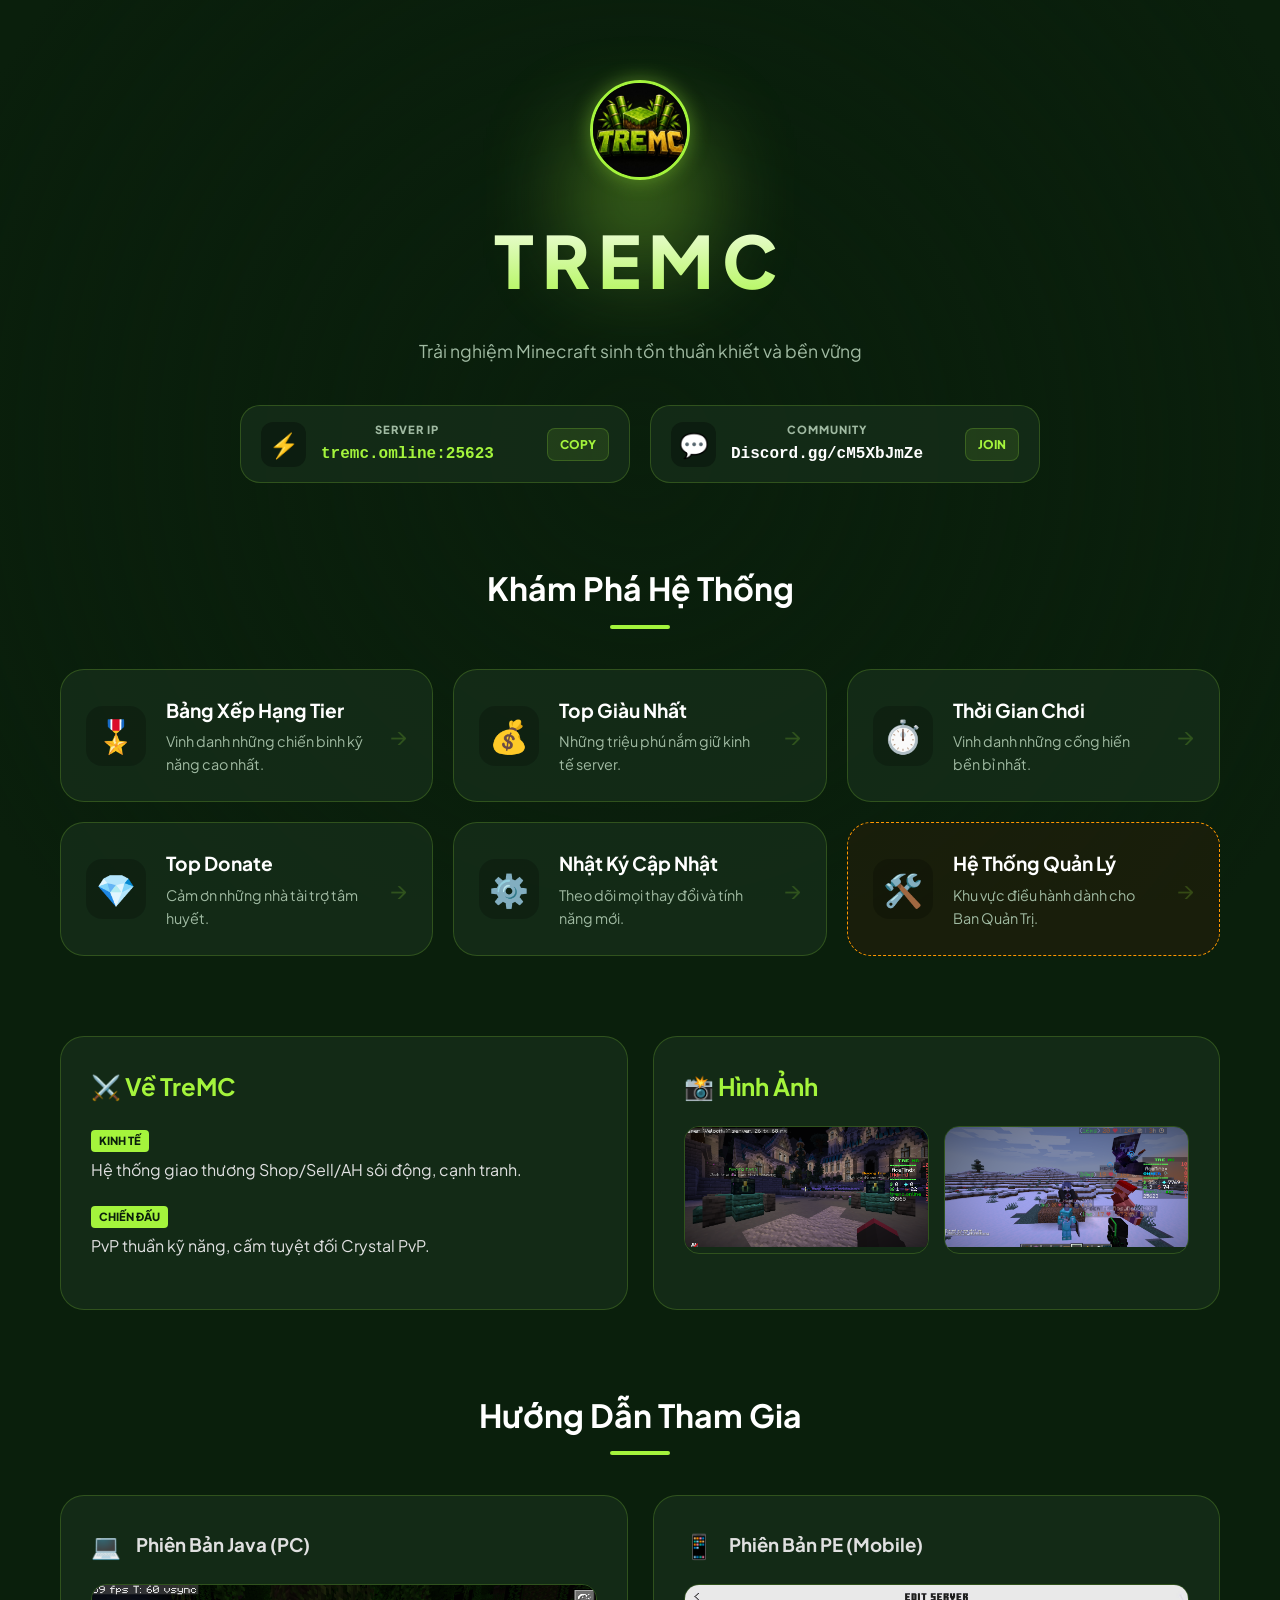
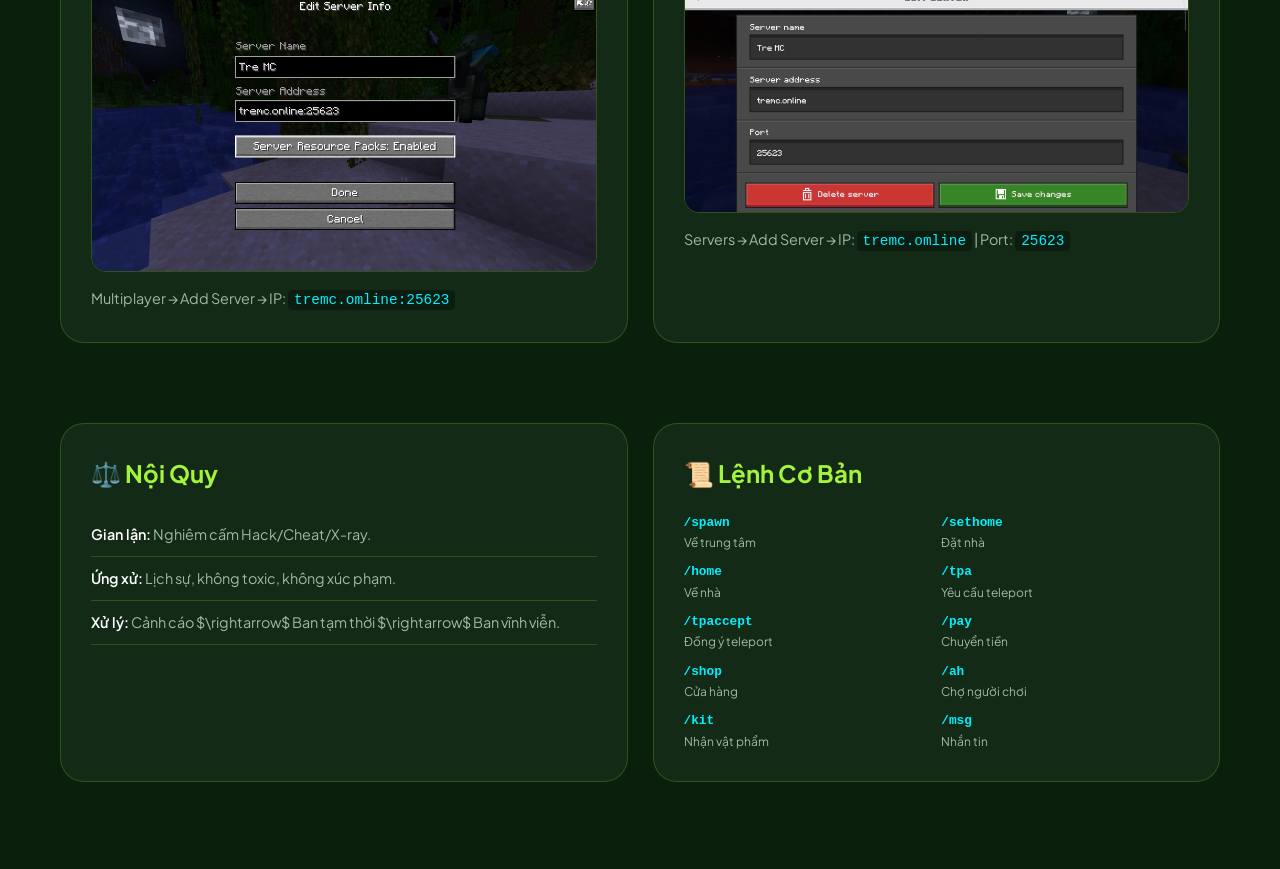
==== commit 0bff0a6b: "Update index.html" ====
--- a/index.html
+++ b/index.html
@@ -3,201 +3,204 @@
 <head>
     <meta charset="UTF-8">
     <meta name="viewport" content="width=device-width, initial-scale=1.0">
-    <title>TreMC - Trang chủ</title>
+    <title>TreMC | Thế Giới Minecraft Xanh</title>
     <link rel="stylesheet" href="css/style.css">
-    <!-- Thêm font Google để giao diện hiện đại hơn -->
     <link href="https://fonts.googleapis.com/css2?family=Plus+Jakarta+Sans:wght@400;600;800&display=swap" rel="stylesheet">
 </head>
 <body>
-    <!-- Lớp phủ Shader Background -->
+    <!-- Shader Background -->
+    <canvas id="shader-canvas"></canvas>
     <div class="shader-overlay"></div>
-    <div class="ambient-light"></div>
-
-    <div class="dashboard-container">
-        <header class="main-header animate-fade-in">
-            <div class="server-logo">
+
+    <div class="main-wrapper">
+        <!-- HEADER SECTION -->
+        <header class="hero-section animate-fade-in">
+            <div class="logo-container">
                 <div class="logo-glow"></div>
-                <img src="images/logo.png" alt="TreMC Logo" class="logo-img"> 
-                <h1 class="logo-text">TreMC</h1>
-            </div>
-            <p class="server-slogan">Chào mừng bạn đến với Server Minecraft TreMC</p>
-            
+                <img src="images/logo.png" alt="TreMC Logo" class="main-logo" onerror="this.src='https://placehold.co/100x100/1a331e/a4f43c?text=TreMC'">
+                <h1 class="brand-name">Tre<span>MC</span></h1>
+            </div>
+            <p class="brand-slogan">Trải nghiệm Minecraft sinh tồn thuần khiết và bền vững</p>
+
+            <!-- CONNECTION HUB -->
             <div class="connection-hub">
-                <div class="hub-box ip-box" onclick="copyIP()" title="Click để sao chép nhanh IP">
-                    <div class="hub-icon">⚡</div>
-                    <div class="hub-details">
-                        <span class="hub-label">ĐỊA CHỈ IP SERVER</span>
-                        <strong id="server-ip" class="hub-value">tremc.omline:25623</strong>
-                    </div>
-                    <button class="btn-hub-action" id="copy-btn-text">SAO CHÉP</button>
-                </div>
-
-                <a href="https://discord.gg/cM5XbJmZe" target="_blank" class="hub-box discord-box" title="Click để tham gia Discord">
-                    <div class="hub-icon">💬</div>
-                    <div class="hub-details">
-                        <span class="hub-label">CỘNG ĐỒNG DISCORD</span>
-                        <strong class="hub-value">discord.gg/cM5XbJmZe</strong>
-                    </div>
-                    <span class="btn-hub-action">THAM GIA</span>
+                <div class="hub-card ip-card" onclick="copyIP()">
+                    <div class="hub-content">
+                        <div class="hub-icon">⚡</div>
+                        <div class="hub-text">
+                            <span class="hub-label">SERVER IP</span>
+                            <strong id="server-ip">tremc.omline:25623</strong>
+                        </div>
+                    </div>
+                    <div class="hub-action" id="copy-btn-text">COPY</div>
+                </div>
+
+                <a href="https://discord.gg/cM5XbJmZe" target="_blank" class="hub-card discord-card">
+                    <div class="hub-content">
+                        <div class="hub-icon">💬</div>
+                        <div class="hub-text">
+                            <span class="hub-label">COMMUNITY</span>
+                            <strong>Discord.gg/cM5XbJmZe</strong>
+                        </div>
+                    </div>
+                    <div class="hub-action">JOIN</div>
                 </a>
             </div>
         </header>
 
-        <section class="menu-grid animate-fade-in-delay">
-            <a href="pages/toptier.html" class="menu-card">
-                <div class="card-icon">🎖️</div>
-                <div class="card-body">
-                    <h3>Bảng Xếp Hạng TreMC Tier!</h3>
-                    <p>Xem ai là cao thủ có kỹ năng chiến đấu và thứ hạng cao nhất!.</p>
-                </div>
-                <span class="arrow-go">→</span>
-            </a>
-
-            <a href="pages/topbal.html" class="menu-card">
-                <div class="card-icon">💰</div>
-                <div class="card-body">
-                    <h3>Top Giàu Nhất Server!</h3>
-                    <p>Bảng vinh danh những triệu phú nắm giữ nền kinh tế của TreMC.</p>
-                </div>
-                <span class="arrow-go">→</span>
-            </a>
-
-            <a href="pages/topplaytime.html" class="menu-card">
-                <div class="card-icon">⏱️</div>
-                <div class="card-body">
-                    <h3>Top Thời Gian Chơi</h3>
-                    <p>Nơi vinh danh những "dân cày" chân chính có thời gian online khủng nhất.</p>
-                </div>
-                <span class="arrow-go">→</span>
-            </a>
-
-            <a href="pages/topdonate.html" class="menu-card">
-                <div class="card-icon">💎</div>
-                <div class="card-body">
-                    <h3>Top Donate</h3>
-                    <p>Cảm ơn các mạnh thường quân đã ủng hộ duy trì và phát triển server.</p>
-                </div>
-                <span class="arrow-go">→</span>
-            </a>
-
-            <a href="pages/updates.html" class="menu-card">
-                <div class="card-icon">⚙️</div>
-                <div class="card-body">
-                    <h3>Nhật Ký Cập Nhật</h3>
-                    <p>Xem các tính năng mới, sửa lỗi và các thay đổi trong các phiên bản.</p>
-                </div>
-                <span class="arrow-go">→</span>
-            </a>
-
-            <a href="pages/manager.html" class="menu-card admin-card">
-                <div class="card-icon">🛠️</div>
-                <div class="card-body">
-                    <h3>Hệ Thống Quản Lý</h3>
-                    <p>Khu vực dành riêng cho Ban Quản Trị và các Admin điều hành.</p>
-                </div>
-                <span class="arrow-go">→</span>
-            </a>
-        </section>
-
-        <section class="info-block-section animate-fade-in-delay-2">
-            <div class="info-container">
-                <div class="about-server-box glass-card">
-                    <h2 class="section-title">⚔️ Về Thế Giới TreMC</h2>
-                    <p class="about-text">
-                        <strong>💰 Hệ Thống Kinh Tế:</strong>
-                        Tận dụng thị trường giao thương (Shop/sell/ah) để tích lũy tài sản và leo top.
-                    </p>
-                    <p class="about-text">
-                        <strong>⚔️ PvP Kỹ Năng:</strong>
-                        Crystal PvP bị cấm. Chiến thắng được quyết định bởi khả năng combo, di chuyển và sự nhạy bén.
-                    </p>
-                </div>
-
-                <div class="gallery-server-box glass-card">
-                    <h2 class="section-title">📸 Hình Ảnh Server</h2>
-                    <div class="image-grid">
-                        <div class="gallery-item">
-                            <img src="images/img1.png" alt="Khu vực Spawn" onerror="this.src='https://placehold.co/600x400/1a331e/ffffff?text=Khu+Vực+Spawn'">
-                            <span class="img-caption">🏰 Trung Tâm Thương Mại</span>
-                        </div>
-                        <div class="gallery-item">
-                            <img src="images/img3.png" alt="Đấu Trường PvP" onerror="this.src='https://placehold.co/600x400/1a331e/ffffff?text=Đấu+Trường+PvP'">
-                            <span class="img-caption">⚔️ Đấu Trường PvP</span>
-                        </div>
-                    </div>
-                </div>
-            </div>
-        </section>
-
-        <section class="guide-block-section glass-card animate-fade-in-delay-2">
-            <h2 class="section-title" style="text-align: center; margin-bottom: 30px;">🎮 Cách Tham Gia Server TreMC</h2>
+        <!-- NAVIGATION MENU -->
+        <section class="menu-section animate-fade-in-delay">
+            <div class="section-header">
+                <h2>Khám Phá Hệ Thống</h2>
+                <div class="divider"></div>
+            </div>
+            <div class="menu-grid">
+                <a href="pages/toptier.html" class="menu-item">
+                    <div class="menu-icon">🎖️</div>
+                    <div class="menu-info">
+                        <h3>Bảng Xếp Hạng Tier</h3>
+                        <p>Vinh danh những chiến binh kỹ năng cao nhất.</p>
+                    </div>
+                    <div class="menu-arrow">→</div>
+                </a>
+                <a href="pages/topbal.html" class="menu-item">
+                    <div class="menu-icon">💰</div>
+                    <div class="menu-info">
+                        <h3>Top Giàu Nhất</h3>
+                        <p>Những triệu phú nắm giữ kinh tế server.</p>
+                    </div>
+                    <div class="menu-arrow">→</div>
+                </a>
+                <a href="pages/topplaytime.html" class="menu-item">
+                    <div class="menu-icon">⏱️</div>
+                    <div class="menu-info">
+                        <h3>Thời Gian Chơi</h3>
+                        <p>Vinh danh những cống hiến bền bỉ nhất.</p>
+                    </div>
+                    <div class="menu-arrow">→</div>
+                </a>
+                <a href="pages/topdonate.html" class="menu-item">
+                    <div class="menu-icon">💎</div>
+                    <div class="menu-info">
+                        <h3>Top Donate</h3>
+                        <p>Cảm ơn những nhà tài trợ tâm huyết.</p>
+                    </div>
+                    <div class="menu-arrow">→</div>
+                </a>
+                <a href="pages/updates.html" class="menu-item">
+                    <div class="menu-icon">⚙️</div>
+                    <div class="menu-info">
+                        <h3>Nhật Ký Cập Nhật</h3>
+                        <p>Theo dõi mọi thay đổi và tính năng mới.</p>
+                    </div>
+                    <div class="menu-arrow">→</div>
+                </a>
+                <a href="pages/manager.html" class="menu-item admin-item">
+                    <div class="menu-icon">🛠️</div>
+                    <div class="menu-info">
+                        <h3>Hệ Thống Quản Lý</h3>
+                        <p>Khu vực điều hành dành cho Ban Quản Trị.</p>
+                    </div>
+                    <div class="menu-arrow">→</div>
+                </a>
+            </div>
+        </section>
+
+        <!-- INFO & GALLERY SECTION -->
+        <section class="info-section animate-fade-in-delay">
+            <div class="info-grid">
+                <div class="glass-panel about-panel">
+                    <h2 class="panel-title">⚔️ Về TreMC</h2>
+                    <div class="info-content">
+                        <div class="info-item">
+                            <span class="info-tag">Kinh Tế</span>
+                            <p>Hệ thống giao thương Shop/Sell/AH sôi động, cạnh tranh.</p>
+                        </div>
+                        <div class="info-item">
+                            <span class="info-tag">Chiến Đấu</span>
+                            <p>PvP thuần kỹ năng, cấm tuyệt đối Crystal PvP.</p>
+                        </div>
+                    </div>
+                </div>
+
+                <div class="glass-panel gallery-panel">
+                    <h2 class="panel-title">📸 Hình Ảnh</h2>
+                    <div class="gallery-grid">
+                        <div class="gallery-card">
+                            <img src="images/img1.png" alt="Spawn" onerror="this.src='https://placehold.co/600x400/1a331e/a4f43c?text=Spawn'">
+                            <span class="gallery-label">Trung tâm Spawn</span>
+                        </div>
+                        <div class="gallery-card">
+                            <img src="images/img3.png" alt="PvP" onerror="this.src='https://placehold.co/600x400/1a331e/a4f43c?text=PvP+Arena'">
+                            <span class="gallery-label">Đấu trường PvP</span>
+                        </div>
+                    </div>
+                </div>
+            </div>
+        </section>
+
+        <!-- GUIDE SECTION -->
+        <section class="guide-section animate-fade-in-delay">
+            <div class="section-header">
+                <h2>Hướng Dẫn Tham Gia</h2>
+                <div class="divider"></div>
+            </div>
             <div class="guide-grid">
-                <div class="guide-card">
-                    <div class="guide-card-header">
-                        <span class="guide-platform-icon">💻</span>
-                        <h3>Lối vào bản JAVA (PC)</h3>
-                    </div>
-                    <div class="guide-image-container">
-                        <img src="images/lpc.png" alt="Java PC" onerror="this.src='https://placehold.co/600x350/1a331e/bbf754?text=Multiplayer+-%3E+Add+Server'">
-                    </div>
-                    <p class="guide-mini-desc">Vào <strong>Multiplayer</strong> &rarr; <strong>Add Server</strong> &rarr; IP: <span class="highlight-code">tremc.omline:25623</span></p>
-                </div>
-
-                <div class="guide-card">
-                    <div class="guide-card-header">
-                        <span class="guide-platform-icon">📱</span>
-                        <h3>Lối vào bản PE (Mobile)</h3>
-                    </div>
-                    <div class="guide-image-container">
-                        <img src="images/lpe.png" alt="PE Mobile" onerror="this.src='https://placehold.co/600x350/1a331e/00f0ff?text=Tab+Servers+-%3E+Add+Server'">
-                    </div>
-                    <p class="guide-mini-desc">Vào <strong>Servers</strong> &rarr; <strong>Add Server</strong> &rarr; IP: <span class="highlight-code">tremc.omline</span> | Port: <span class="highlight-code">25623</span></p>
-                </div>
-            </div>
-        </section>
-    
-        <div class="additional-info-wrapper animate-fade-in-delay-2">
-            <section class="content-block glass-card">
-                <h2 class="section-title">⚖️ Nội Quy Máy Chủ</h2>
-                <ul class="rules-list">
-                    <li><strong>Gian lận (Hack/Cheat):</strong> Nghiêm cấm tuyệt đối việc sử dụng phần mềm thứ 3, X-ray, hack client.</li>
-                    <li><strong>Văn hóa ứng xử:</strong> Giữ thái độ lịch sự. Nghiêm cấm hành vi toxic, xúc phạm người chơi khác.</li>
-                    <li><strong>Hình thức xử lý:</strong> Cảnh cáo $\rightarrow$ Khóa tạm thời $\rightarrow$ Khóa vĩnh viễn (Ban).</li>
-                </ul>
-            </section>
-
-            <section class="content-block glass-card">
-                <h2 class="section-title">📜 Lệnh Cơ Bản</h2>
-                <div class="commands-grid">
-                    <div><code>/spawn</code> : Về trung tâm.</div>
-                    <div><code>/sethome [tên]</code> : Đặt nhà.</div>
-                    <div><code>/home [tên]</code> : Về nhà.</div>
-                    <div><code>/tpa [tên]</code> : Yêu cầu teleport.</div>
-                    <div><code>/tpaccept</code> : Đồng ý teleport.</div>
-                    <div><code>/pay [tên] [tiền]</code> : Chuyển tiền.</div>
-                    <div><code>/shop</code> : Mở cửa hàng.</div>
-                    <div><code>/ah</code> : Chợ người chơi.</div>
-                    <div><code>/kit</code> : Nhận vật phẩm.</div>
-                    <div><code>/msg [tên] [nội dung]</code> : Nhắn tin.</div>
-                </div>
-            </section>
-        </div>
+                <div class="guide-card glass-panel">
+                    <div class="guide-head">
+                        <span class="platform-icon">💻</span>
+                        <h3>Phiên Bản Java (PC)</h3>
+                    </div>
+                    <div class="guide-img">
+                        <img src="images/lpc.png" alt="Java" onerror="this.src='https://placehold.co/600x350/1a331e/a4f43c?text=Multiplayer+->+Add+Server'">
+                    </div>
+                    <p class="guide-step">Multiplayer &rarr; Add Server &rarr; IP: <span class="code-highlight">tremc.omline:25623</span></p>
+                </div>
+
+                <div class="guide-card glass-panel">
+                    <div class="guide-head">
+                        <span class="platform-icon">📱</span>
+                        <h3>Phiên Bản PE (Mobile)</h3>
+                    </div>
+                    <div class="guide-img">
+                        <img src="images/lpe.png" alt="PE" onerror="this.src='https://placehold.co/600x350/1a331e/a4f43c?text=Servers+->+Add+Server'">
+                    </div>
+                    <p class="guide-step">Servers &rarr; Add Server &rarr; IP: <span class="code-highlight">tremc.omline</span> | Port: <span class="code-highlight">25623</span></p>
+                </div>
+            </div>
+        </section>
+
+        <!-- RULES & COMMANDS SECTION -->
+        <section class="footer-info-section animate-fade-in-delay">
+            <div class="footer-grid">
+                <div class="glass-panel rules-panel">
+                    <h2 class="panel-title">⚖️ Nội Quy</h2>
+                    <ul class="rules-list">
+                        <li><span>Gian lận:</span> Nghiêm cấm Hack/Cheat/X-ray.</li>
+                        <li><span>Ứng xử:</span> Lịch sự, không toxic, không xúc phạm.</li>
+                        <li><span>Xử lý:</span> Cảnh cáo $\rightarrow$ Ban tạm thời $\rightarrow$ Ban vĩnh viễn.</li>
+                    </ul>
+                </div>
+
+                <div class="glass-panel commands-panel">
+                    <h2 class="panel-title">📜 Lệnh Cơ Bản</h2>
+                    <div class="commands-list">
+                        <div class="cmd-item"><code>/spawn</code> <span>Về trung tâm</span></div>
+                        <div class="cmd-item"><code>/sethome</code> <span>Đặt nhà</span></div>
+                        <div class="cmd-item"><code>/home</code> <span>Về nhà</span></div>
+                        <div class="cmd-item"><code>/tpa</code> <span>Yêu cầu teleport</span></div>
+                        <div class="cmd-item"><code>/tpaccept</code> <span>Đồng ý teleport</span></div>
+                        <div class="cmd-item"><code>/pay</code> <span>Chuyển tiền</span></div>
+                        <div class="cmd-item"><code>/shop</code> <span>Cửa hàng</span></div>
+                        <div class="cmd-item"><code>/ah</code> <span>Chợ người chơi</span></div>
+                        <div class="cmd-item"><code>/kit</code> <span>Nhận vật phẩm</span></div>
+                        <div class="cmd-item"><code>/msg</code> <span>Nhắn tin</span></div>
+                    </div>
+                </div>
+            </div>
+        </section>
     </div>
-    
-    <script>
-        function copyIP() {
-            const ipText = document.getElementById('server-ip').innerText;
-            const btnText = document.getElementById('copy-btn-text');
-            navigator.clipboard.writeText(ipText).then(() => {
-                btnText.innerText = "ĐÃ CHÉP! ✓";
-                btnText.classList.add('copied');
-                setTimeout(() => {
-                    btnText.innerText = "SAO CHÉP";
-                    btnText.classList.remove('copied');
-                }, 2000);
-            });
-        }
-    </script>
+
     <script src="app.js"></script>
     <script src="GetData.js"></script>
 </body>
--- a/css/style.css
+++ b/css/style.css
@@ -1,111 +1,105 @@
-/* ================= CÀI ĐẶT BIẾN MÀU (TRE THEME) ================= */
 :root {
-    --primary-green: #a4f43c;
-    --deep-green: #0a1f0c;
-    --forest-green: #1a331e;
-    --accent-lime: #bbf754;
-    --text-light: #e0e0e0;
+    --primary: #a4f43c;
+    --primary-glow: rgba(164, 244, 60, 0.4);
+    --bg-deep: #0a1f0c;
+    --bg-forest: #1a331e;
+    --text-main: #e0e0e0;
     --text-dim: #a0baa2;
-    --glass-bg: rgba(26, 51, 30, 0.6);
+    --glass: rgba(26, 51, 30, 0.6);
     --glass-border: rgba(164, 244, 60, 0.2);
-    --transition-smooth: all 0.4s cubic-bezier(0.23, 1, 0.32, 1);
+    --transition: all 0.4s cubic-bezier(0.23, 1, 0.32, 1);
 }
 
 * {
-    margin: 0;
-    padding: 0;
-    box-sizing: border-box;
-    font-family: 'Plus Jakarta Sans', 'Segoe UI', sans-serif;
+    margin: 0; padding: 0; box-sizing: border-box;
+    font-family: 'Plus Jakarta Sans', sans-serif;
 }
 
 body {
-    background: var(--deep-green);
-    color: var(--text-light);
-    min-height: 100vh;
+    background: var(--bg-deep);
+    color: var(--text-main);
     overflow-x: hidden;
     line-height: 1.6;
 }
 
-/* ================= SHADER EFFECTS ================= */
+/* ================= SHADER SYSTEM ================= */
+#shader-canvas {
+    position: fixed;
+    top: 0; left: 0; width: 100%; height: 100%;
+    z-index: -3;
+    filter: blur(50px);
+    opacity: 0.6;
+}
+
 .shader-overlay {
     position: fixed;
     top: 0; left: 0; width: 100%; height: 100%;
-    background: 
-        radial-gradient(circle at 20% 30%, rgba(164, 244, 60, 0.05) 0%, transparent 40%),
-        radial-gradient(circle at 80% 70%, rgba(187, 247, 84, 0.05) 0%, transparent 40%);
+    background: radial-gradient(circle at center, transparent 0%, var(--bg-deep) 95%);
+    z-index: -2;
     pointer-events: none;
-    z-index: -1;
-}
-
-.ambient-light {
-    position: fixed;
-    top: 0; left: 0; width: 100%; height: 100%;
-    background: url('../images/background.jpg') no-repeat center center fixed;
-    background-size: cover;
-    filter: brightness(0.3) contrast(1.2);
-    opacity: 0.6;
-    z-index: -2;
-}
-
-/* ================= LAYOUT CONTAINER ================= */
-.dashboard-container {
+}
+
+/* ================= LAYOUT ================= */
+.main-wrapper {
     max-width: 1200px;
     margin: 0 auto;
-    padding: 60px 20px;
+    padding: 40px 20px;
     position: relative;
     z-index: 1;
 }
 
-/* ================= HEADER & LOGO ================= */
-.main-header {
+/* ================= HERO SECTION ================= */
+.hero-section {
     text-align: center;
-    margin-bottom: 60px;
-}
-
-.server-logo {
+    margin-bottom: 80px;
+    padding-top: 40px;
+}
+
+.logo-container {
     position: relative;
-    display: inline-flex;
-    align-items: center;
-    justify-content: center;
-    gap: 20px;
+    display: inline-block;
     margin-bottom: 20px;
 }
 
 .logo-glow {
     position: absolute;
+    top: 50%; left: 50%;
+    transform: translate(-50%, -50%);
+    width: 120px; height: 120px;
+    background: var(--primary);
+    filter: blur(50px);
+    opacity: 0.4;
+    z-index: -1;
+}
+
+.main-logo {
     width: 100px; height: 100px;
-    background: var(--primary-green);
-    filter: blur(40px);
-    opacity: 0.3;
-    z-index: -1;
-}
-
-.logo-img {
-    width: 80px; height: 80px;
     border-radius: 50%;
-    border: 3px solid var(--primary-green);
-    box-shadow: 0 0 20px rgba(164, 244, 60, 0.3);
-    transition: var(--transition-smooth);
-}
-
-.logo-text {
-    font-size: clamp(32px, 8vw, 52px);
+    border: 3px solid var(--primary);
+    box-shadow: 0 0 20px var(--primary-glow);
+    transition: var(--transition);
+}
+
+.main-logo:hover { transform: scale(1.1) rotate(5deg); }
+
+.brand-name {
+    font-size: clamp(3rem, 10vw, 4.5rem);
     font-weight: 800;
     text-transform: uppercase;
-    letter-spacing: 6px;
-    background: linear-gradient(to bottom, #fff 30%, var(--primary-green));
+    letter-spacing: 8px;
+    margin-top: 15px;
+    background: linear-gradient(to bottom, #fff, var(--primary));
     -webkit-background-clip: text;
     -webkit-text-fill-color: transparent;
-    filter: drop-shadow(0 0 10px rgba(164, 244, 60, 0.3));
-}
-
-.server-slogan {
-    color: var(--text-dim);
-    font-size: 18px;
-    margin-bottom: 30px;
-}
-
-/* ================= CONNECTION HUB (Glassmorphism) ================= */
+}
+
+.brand-slogan {
+    color: var(--text-dim);
+    font-size: 1.1rem;
+    margin-bottom: 40px;
+}
+
+/* ================= CONNECTION HUB ================= */
 .connection-hub {
     display: flex;
     justify-content: center;
@@ -114,281 +108,282 @@
     margin: 0 auto;
 }
 
-.hub-box {
+.hub-card {
     flex: 1;
-    background: var(--glass-bg);
-    backdrop-filter: blur(12px);
-    -webkit-backdrop-filter: blur(12px);
+    background: var(--glass);
+    backdrop-filter: blur(15px);
     border: 1px solid var(--glass-border);
     border-radius: 20px;
-    padding: 20px;
+    padding: 15px 20px;
+    display: flex;
+    align-items: center;
+    justify-content: space-between;
+    cursor: pointer;
+    text-decoration: none;
+    transition: var(--transition);
+}
+
+.hub-card:hover {
+    transform: translateY(-5px);
+    border-color: var(--primary);
+    box-shadow: 0 10px 30px rgba(0,0,0,0.3), 0 0 15px var(--primary-glow);
+}
+
+.hub-content {
     display: flex;
     align-items: center;
     gap: 15px;
-    cursor: pointer;
-    text-decoration: none;
-    transition: var(--transition-smooth);
-    box-shadow: 0 10px 30px rgba(0,0,0,0.2);
-}
-
-.hub-box:hover {
-    transform: translateY(-5px);
-    border-color: var(--primary-green);
-    background: rgba(26, 51, 30, 0.8);
-    box-shadow: 0 15px 40px rgba(164, 244, 60, 0.15);
 }
 
 .hub-icon {
-    font-size: 28px;
-    background: rgba(255,255,255,0.05);
-    width: 50px; height: 50px;
+    font-size: 1.5rem;
+    background: rgba(0,0,0,0.3);
+    width: 45px; height: 45px;
     display: flex; align-items: center; justify-content: center;
     border-radius: 12px;
 }
 
-.hub-details {
-    flex-grow: 1;
-    text-align: left;
-}
-
 .hub-label {
     display: block;
-    font-size: 10px;
+    font-size: 0.7rem;
     color: var(--text-dim);
     font-weight: 800;
     letter-spacing: 1px;
 }
 
-.hub-value {
-    font-size: 16px;
+.hub-text strong {
+    font-size: 1rem;
     color: #fff;
-    font-family: 'Courier New', monospace;
-}
-
-.ip-box .hub-value { color: var(--primary-green); }
-.discord-box .hub-value { color: #5865F2; }
-
-.btn-hub-action {
+    font-family: monospace;
+}
+
+.ip-card .hub-text strong { color: var(--primary); }
+
+.hub-action {
+    font-size: 0.75rem;
+    font-weight: 800;
+    padding: 6px 12px;
+    border-radius: 8px;
     background: rgba(164, 244, 60, 0.1);
-    border: 1px solid var(--glass-border);
-    color: var(--primary-green);
-    padding: 8px 15px;
-    border-radius: 10px;
-    font-size: 12px;
-    font-weight: 800;
-    cursor: pointer;
-    transition: var(--transition-smooth);
-}
-
-.hub-box:hover .btn-hub-action {
-    background: var(--primary-green);
-    color: var(--deep-green);
-}
-
-/* ================= MENU GRID (Premium Cards) ================= */
+    color: var(--primary);
+    border: 1px solid var(--glass-border);
+    transition: var(--transition);
+}
+
+.hub-card:hover .hub-action {
+    background: var(--primary);
+    color: var(--bg-deep);
+}
+
+/* ================= MENU GRID ================= */
+.section-header {
+    text-align: center;
+    margin-bottom: 40px;
+}
+
+.section-header h2 {
+    font-size: 2rem;
+    color: #fff;
+    margin-bottom: 10px;
+}
+
+.divider {
+    width: 60px; height: 4px;
+    background: var(--primary);
+    margin: 0 auto;
+    border-radius: 2px;
+}
+
 .menu-grid {
     display: grid;
-    grid-template-columns: repeat(auto-fit, minmax(320px, 1fr));
-    gap: 25px;
-    margin-bottom: 50px;
-}
-
-.menu-card {
-    background: var(--glass-bg);
+    grid-template-columns: repeat(auto-fit, minmax(300px, 1fr));
+    gap: 20px;
+    margin-bottom: 80px;
+}
+
+.menu-item {
+    background: var(--glass);
     backdrop-filter: blur(10px);
     border: 1px solid var(--glass-border);
     border-radius: 24px;
-    padding: 30px;
-    display: flex;
+    padding: 25px;
+    display: flex;
+    align-items: center;
     gap: 20px;
     text-decoration: none;
-    color: var(--text-light);
+    color: var(--text-main);
+    transition: var(--transition);
     position: relative;
     overflow: hidden;
-    transition: var(--transition-smooth);
-}
-
-.menu-card::before {
-    content: '';
-    position: absolute;
-    top: 0; left: 0; width: 100%; height: 100%;
-    background: linear-gradient(135deg, transparent, rgba(164, 244, 60, 0.05));
-    pointer-events: none;
-}
-
-.menu-card:hover {
+}
+
+.menu-item:hover {
     transform: translateY(-10px) scale(1.02);
-    border-color: var(--primary-green);
-    box-shadow: 0 20px 40px rgba(0,0,0,0.4), 0 0 20px rgba(164, 244, 60, 0.1);
+    border-color: var(--primary);
     background: rgba(30, 60, 35, 0.8);
-}
-
-.card-icon {
-    font-size: 32px;
+    box-shadow: 0 20px 40px rgba(0,0,0,0.4);
+}
+
+.menu-icon {
+    font-size: 2rem;
+    width: 60px; height: 60px;
     background: rgba(0,0,0,0.2);
-    width: 60px; height: 60px;
     display: flex; align-items: center; justify-content: center;
     border-radius: 16px;
     flex-shrink: 0;
-    transition: var(--transition-smooth);
-}
-
-.menu-card:hover .card-icon {
-    background: var(--primary-green);
-    transform: rotate(-10deg);
-}
-
-.card-body h3 {
-    font-size: 20px;
-    margin-bottom: 10px;
+}
+
+.menu-info h3 {
+    font-size: 1.2rem;
     color: #fff;
-}
-
-.card-body p {
-    font-size: 14px;
-    color: var(--text-dim);
-}
-
-.arrow-go {
-    position: absolute;
-    bottom: 20px; right: 20px;
-    font-size: 20px;
+    margin-bottom: 5px;
+}
+
+.menu-info p {
+    font-size: 0.9rem;
+    color: var(--text-dim);
+}
+
+.menu-arrow {
+    margin-left: auto;
+    font-size: 1.5rem;
     color: var(--glass-border);
-    transition: var(--transition-smooth);
-}
-
-.menu-card:hover .arrow-go {
-    color: var(--primary-green);
+    transition: var(--transition);
+}
+
+.menu-item:hover .menu-arrow {
+    color: var(--primary);
     transform: translateX(5px);
 }
 
-/* Admin Card Special */
-.admin-card {
+.admin-item {
     border: 1px dashed #ff9800;
-    background: rgba(43, 35, 22, 0.6);
-}
-.admin-card:hover {
-    border-color: #ff9800;
-    box-shadow: 0 0 20px rgba(255, 152, 0, 0.2);
-}
-
-/* ================= GLASS CARDS (Info & Guide) ================= */
-.glass-card {
-    background: var(--glass-bg);
+    background: rgba(40, 30, 10, 0.5);
+}
+.admin-item:hover { border-color: #ff9800; }
+
+/* ================= INFO & GLASS PANELS ================= */
+.glass-panel {
+    background: var(--glass);
     backdrop-filter: blur(15px);
-    -webkit-backdrop-filter: blur(15px);
     border: 1px solid var(--glass-border);
     border-radius: 24px;
     padding: 30px;
-    box-shadow: 0 10px 30px rgba(0,0,0,0.2);
-}
-
-.info-container {
+}
+
+.info-grid {
     display: grid;
     grid-template-columns: repeat(auto-fit, minmax(300px, 1fr));
     gap: 25px;
-    margin-bottom: 40px;
-}
-
-.section-title {
-    font-size: 22px;
-    color: var(--primary-green);
+    margin-bottom: 80px;
+}
+
+.panel-title {
+    font-size: 1.5rem;
+    color: var(--primary);
     margin-bottom: 20px;
-    display: flex;
-    align-items: center;
-    gap: 10px;
-}
-
-.about-text {
-    margin-bottom: 15px;
-    color: var(--text-dim);
-}
-
-.about-text strong { color: #fff; }
-
-/* Gallery */
-.image-grid {
+}
+
+.info-item {
+    margin-bottom: 20px;
+}
+
+.info-tag {
+    display: inline-block;
+    font-size: 0.7rem;
+    font-weight: 800;
+    text-transform: uppercase;
+    background: var(--primary);
+    color: var(--bg-deep);
+    padding: 2px 8px;
+    border-radius: 4px;
+    margin-bottom: 5px;
+}
+
+.gallery-grid {
     display: grid;
     grid-template-columns: 1fr 1fr;
     gap: 15px;
 }
 
-.gallery-item {
+.gallery-card {
     position: relative;
     border-radius: 15px;
     overflow: hidden;
     border: 1px solid var(--glass-border);
 }
 
-.gallery-item img {
+.gallery-card img {
     width: 100%; height: 120px;
     object-fit: cover;
-    transition: var(--transition-smooth);
-}
-
-.gallery-item:hover img { transform: scale(1.1); }
-
-.img-caption {
+    transition: var(--transition);
+}
+
+.gallery-card:hover img { transform: scale(1.1); }
+
+.gallery-label {
     position: absolute;
     bottom: 0; width: 100%;
-    background: rgba(0,0,0,0.6);
-    font-size: 11px;
+    background: rgba(0,0,0,0.7);
+    font-size: 0.7rem;
     text-align: center;
     padding: 5px;
-    color: #fff;
-}
-
-/* Guide Section */
-.guide-block-section {
-    margin-bottom: 40px;
-}
-
+}
+
+/* ================= GUIDE SECTION ================= */
 .guide-grid {
     display: grid;
     grid-template-columns: repeat(auto-fit, minmax(300px, 1fr));
-    gap: 20px;
+    gap: 25px;
+    margin-bottom: 80px;
 }
 
 .guide-card {
-    background: rgba(0,0,0,0.2);
-    border: 1px solid var(--glass-border);
-    border-radius: 20px;
-    padding: 20px;
-    transition: var(--transition-smooth);
+    transition: var(--transition);
 }
 
 .guide-card:hover {
-    background: rgba(0,0,0,0.3);
-    border-color: var(--primary-green);
-}
-
-.guide-card-header {
+    border-color: var(--primary);
+    transform: translateY(-5px);
+}
+
+.guide-head {
     display: flex;
     align-items: center;
-    gap: 12px;
-    margin-bottom: 15px;
-}
-
-.guide-image-container {
-    border-radius: 12px;
+    gap: 15px;
+    margin-bottom: 20px;
+}
+
+.platform-icon { font-size: 1.5rem; }
+
+.guide-img {
+    border-radius: 15px;
     overflow: hidden;
     margin-bottom: 15px;
     border: 1px solid var(--glass-border);
 }
 
-.guide-image-container img { width: 100%; display: block; }
-
-.highlight-code {
-    font-family: monospace;
+.guide-img img { width: 100%; display: block; }
+
+.guide-step {
+    font-size: 0.9rem;
+    color: var(--text-dim);
+}
+
+.code-highlight {
     color: #00f0ff;
     background: rgba(0,0,0,0.3);
     padding: 2px 6px;
     border-radius: 4px;
-}
-
-/* ================= RULES & COMMANDS ================= */
-.content-block {
-    margin-bottom: 30px;
+    font-family: monospace;
+}
+
+/* ================= FOOTER INFO ================= */
+.footer-grid {
+    display: grid;
+    grid-template-columns: repeat(auto-fit, minmax(300px, 1fr));
+    gap: 25px;
+    margin-bottom: 50px;
 }
 
 .rules-list {
@@ -396,86 +391,56 @@
 }
 
 .rules-list li {
-    padding: 12px 0 12px 30px;
-    position: relative;
+    padding: 10px 0;
     border-bottom: 1px solid var(--glass-border);
-    color: var(--text-dim);
-}
-
-.rules-list li::before {
-    content: '✔';
-    position: absolute;
-    left: 0;
-    color: var(--primary-green);
-    font-weight: bold;
-}
-
-.commands-grid {
-    display: grid;
-    grid-template-columns: repeat(auto-fit, minmax(200px, 1fr));
-    gap: 12px;
-}
-
-.commands-grid code {
+    font-size: 0.9rem;
+    color: var(--text-dim);
+}
+
+.rules-list li span {
+    color: #fff;
+    font-weight: 600;
+}
+
+.commands-list {
+    display: grid;
+    grid-template-columns: 1fr 1fr;
+    gap: 10px;
+}
+
+.cmd-item {
+    display: flex;
+    flex-direction: column;
+    font-size: 0.8rem;
+}
+
+.cmd-item code {
     color: #00f0ff;
-    background: rgba(0,0,0,0.3);
-    padding: 4px 8px;
-    border-radius: 6px;
     font-family: monospace;
+    font-weight: 800;
+}
+
+.cmd-item span {
+    color: var(--text-dim);
+    font-size: 0.75rem;
 }
 
 /* ================= ANIMATIONS ================= */
-.animate-fade-in {
-    animation: fadeInUp 0.8s ease forwards;
-}
-
-.animate-fade-in-delay {
-    opacity: 0;
-    animation: fadeInUp 0.8s ease 0.2s forwards;
-}
-
-.animate-fade-in-delay-2 {
-    opacity: 0;
-    animation: fadeInUp 0.8s ease 0.4s forwards;
+.animate-fade-in { animation: fadeInUp 0.8s ease forwards; }
+.animate-fade-in-delay { 
+    opacity: 0; 
+    animation: fadeInUp 0.8s ease 0.2s forwards; 
 }
 
 @keyframes fadeInUp {
-    from {
-        opacity: 0;
-        transform: translateY(30px);
-    }
-    to {
-        opacity: 1;
-        transform: translateY(0);
-    }
+    from { opacity: 0; transform: translateY(30px); }
+    to { opacity: 1; transform: translateY(0); }
 }
 
 /* ================= RESPONSIVE ================= */
 @media (max-width: 768px) {
-    .connection-hub {
-        flex-direction: column;
-    }
-    
-    .menu-grid {
-        grid-template-columns: 1fr;
-    }
-    
-    .image-grid {
-        grid-template-columns: 1fr;
-    }
-    
-    .logo-text {
-        font-size: 36px;
-    }
-    
-    .dashboard-container {
-        padding: 40px 15px;
-    }
-}
-
-/* Nút Copied state */
-.btn-hub-action.copied {
-    background: var(--primary-green) !important;
-    color: var(--deep-green) !important;
-    box-shadow: 0 0 15px var(--primary-green);
-}
+    .connection-hub { flex-direction: column; }
+    .gallery-grid { grid-template-columns: 1fr; }
+    .commands-list { grid-template-columns: 1fr; }
+    .brand-name { letter-spacing: 4px; }
+}
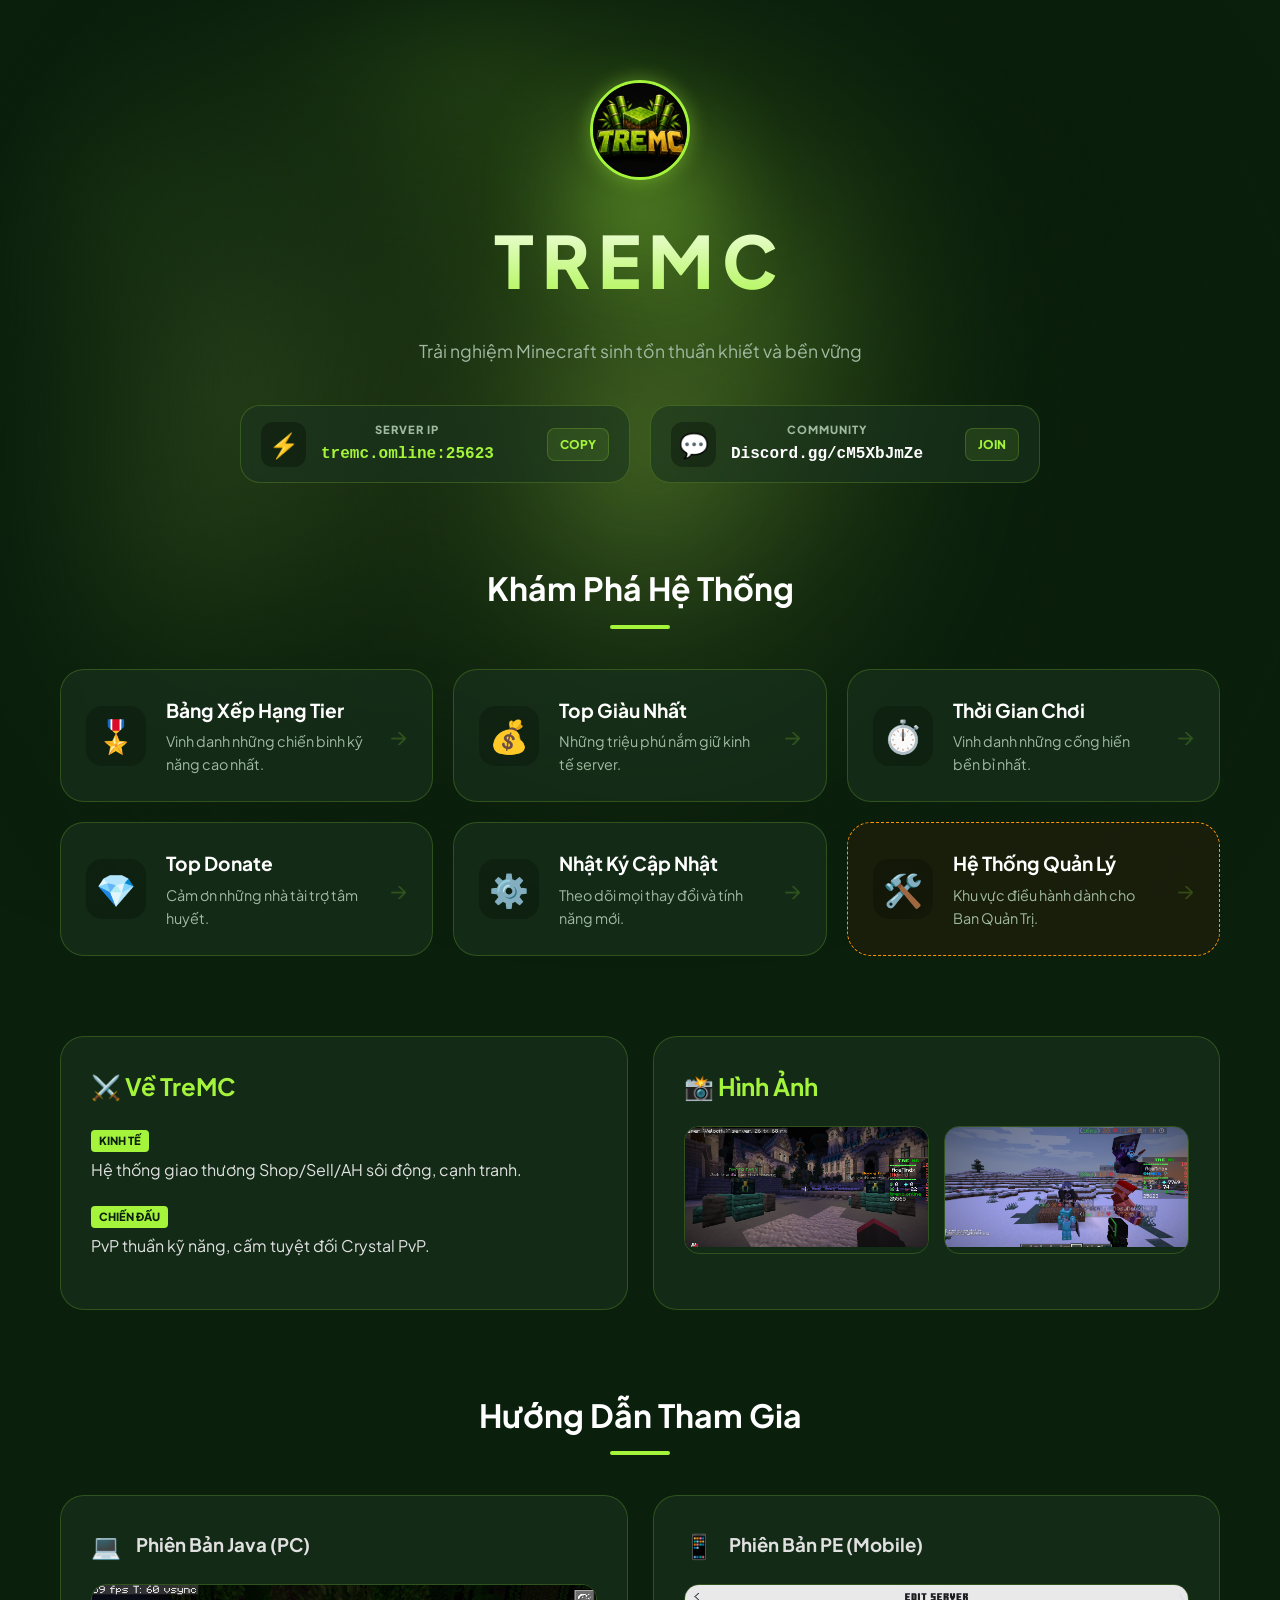
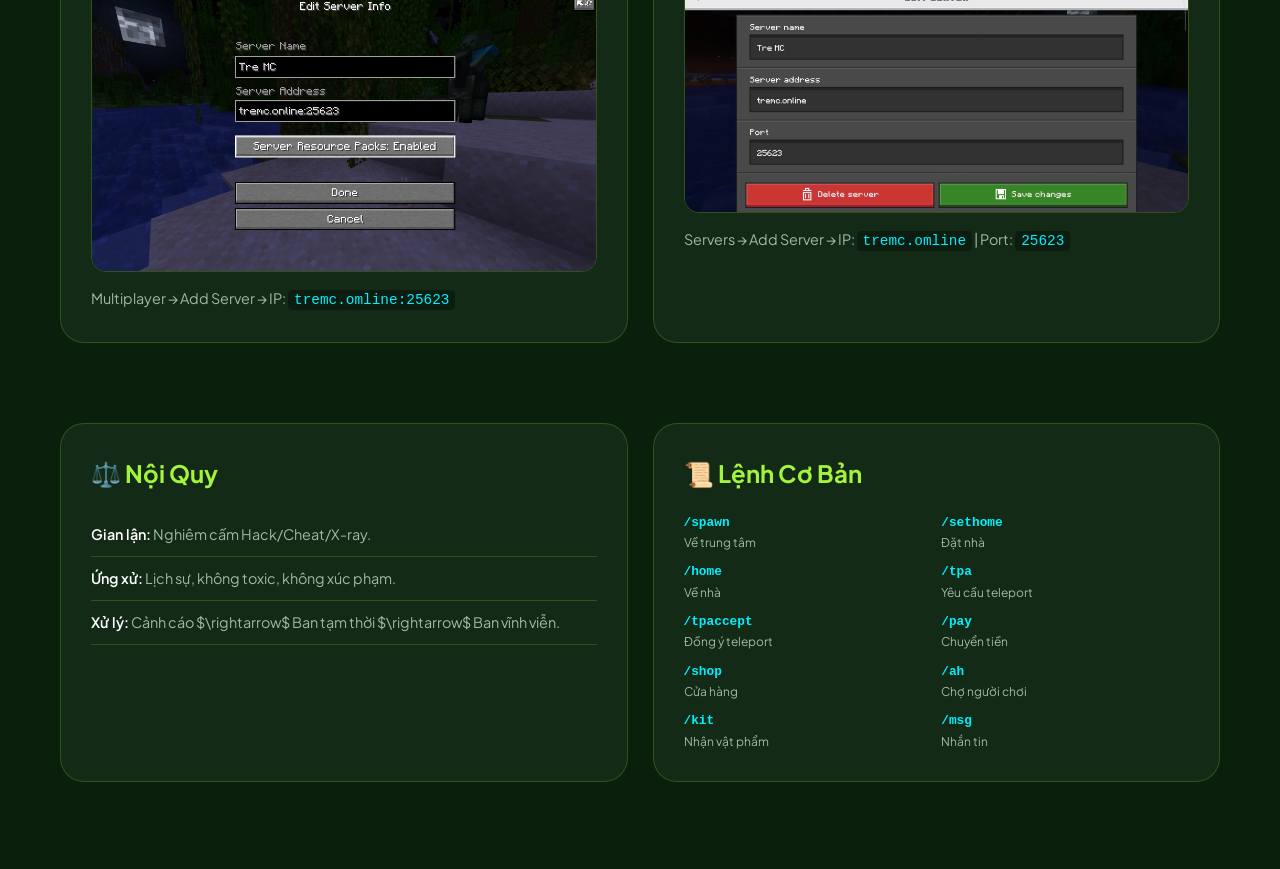
==== commit 6701a874: "Update index.html" ====
--- a/index.html
+++ b/index.html
@@ -201,7 +201,7 @@
         </section>
     </div>
 
-    <script src="app.js"></script>
+    <script src="js/app.js"></script>
     <script src="GetData.js"></script>
 </body>
 </html>
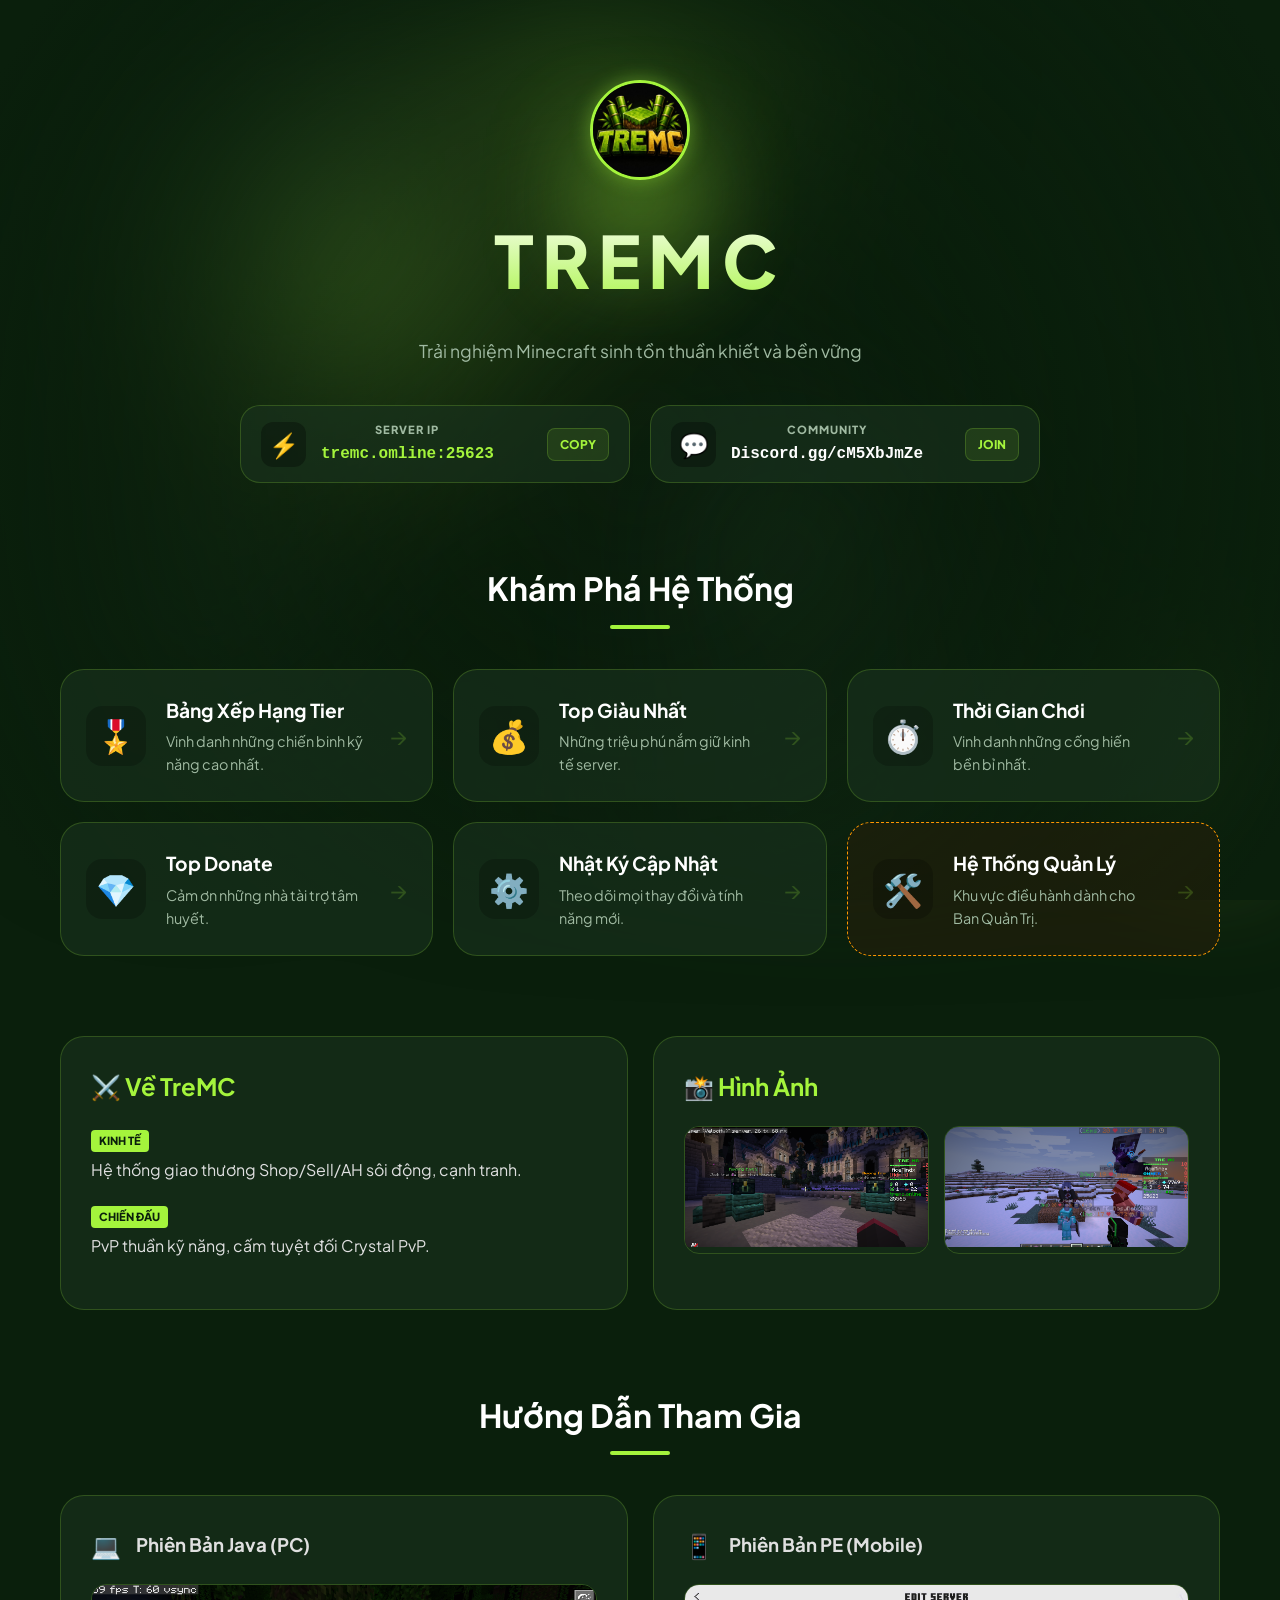
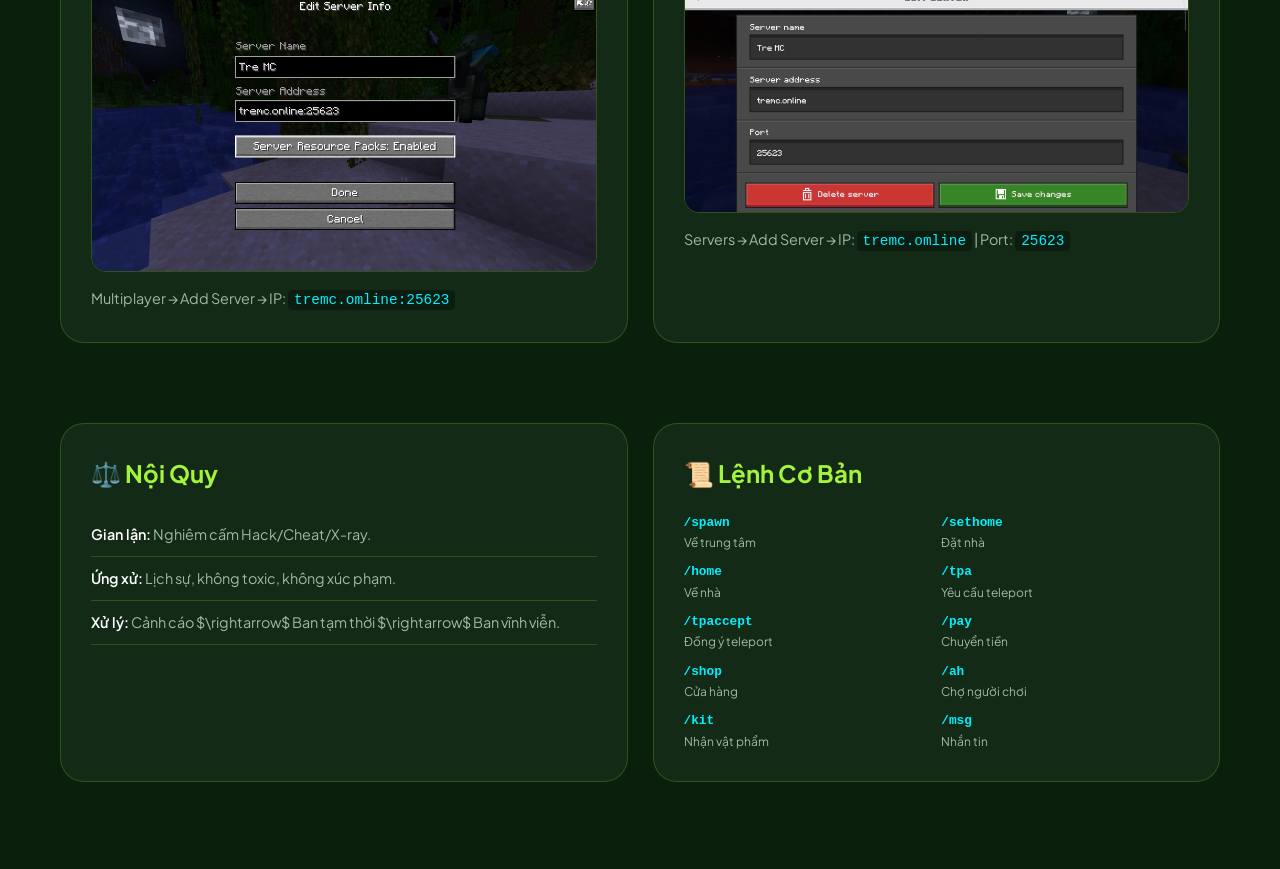
==== commit 1c7cee33: "Update index.html" ====
--- a/index.html
+++ b/index.html
@@ -3,7 +3,7 @@
 <head>
     <meta charset="UTF-8">
     <meta name="viewport" content="width=device-width, initial-scale=1.0">
-    <title>TreMC | Thế Giới Minecraft Xanh</title>
+    <title>TreMC | Trang Chủ</title>
     <link rel="stylesheet" href="css/style.css">
     <link href="https://fonts.googleapis.com/css2?family=Plus+Jakarta+Sans:wght@400;600;800&display=swap" rel="stylesheet">
 </head>
@@ -201,7 +201,7 @@
         </section>
     </div>
 
-    <script src="js/app.js"></script>
+    <script src="js/shader.js"></script>
     <script src="GetData.js"></script>
 </body>
 </html>
--- a/css/style.css
+++ b/css/style.css
@@ -444,3 +444,127 @@
     .commands-list { grid-template-columns: 1fr; }
     .brand-name { letter-spacing: 4px; }
 }
+/* ================= LEADERBOARD SYSTEM ================= */
+.page-header {
+    text-align: center;
+    margin-bottom: 40px;
+    animation: fadeInUp 0.6s ease forwards;
+}
+
+.btn-back {
+    display: inline-flex;
+    align-items: center;
+    gap: 10px;
+    color: var(--text-dim);
+    text-decoration: none;
+    font-size: 0.9rem;
+    font-weight: 600;
+    margin-bottom: 20px;
+    transition: var(--transition);
+    background: var(--glass);
+    padding: 8px 16px;
+    border-radius: 10px;
+    border: 1px solid var(--glass-border);
+}
+
+.btn-back:hover {
+    color: var(--primary);
+    border-color: var(--primary);
+    transform: translateX(-5px);
+}
+
+.page-title-box h2 {
+    font-size: 2.2rem;
+    color: #fff;
+    margin-bottom: 10px;
+}
+
+.page-title-box p {
+    color: var(--text-dim);
+}
+
+.table-wrapper {
+    background: var(--glass);
+    backdrop-filter: blur(15px);
+    border: 1px solid var(--glass-border);
+    border-radius: 24px;
+    padding: 20px;
+    box-shadow: 0 20px 50px rgba(0,0,0,0.3);
+    overflow-x: auto; /* Chống tràn trên mobile */
+    animation: fadeInUp 0.8s ease 0.2s forwards;
+    opacity: 0;
+}
+
+.leaderboard-table {
+    width: 100%;
+    border-collapse: collapse;
+    text-align: left;
+}
+
+.leaderboard-table th {
+    padding: 15px;
+    color: var(--primary);
+    font-weight: 800;
+    text-transform: uppercase;
+    font-size: 0.8rem;
+    letter-spacing: 1px;
+    border-bottom: 2px solid var(--glass-border);
+}
+
+.leaderboard-table td {
+    padding: 15px;
+    color: var(--text-main);
+    border-bottom: 1px solid rgba(164, 244, 60, 0.05);
+    transition: var(--transition);
+}
+
+.leaderboard-table tr:hover td {
+    background: rgba(164, 244, 60, 0.05);
+    color: #fff;
+}
+
+/* Top 3 Glow Effects */
+.rank-first {
+    background: rgba(255, 215, 0, 0.1) !important;
+    box-shadow: inset 0 0 20px rgba(255, 215, 0, 0.1);
+}
+.rank-second {
+    background: rgba(192, 192, 192, 0.1) !important;
+}
+.rank-third {
+    background: rgba(205, 127, 50, 0.1) !important;
+}
+
+.player-avatar {
+    width: 30px; height: 30px;
+    display: inline-flex; align-items: center; justify-content: center;
+    border-radius: 50%;
+    margin-right: 10px;
+    background: var(--bg-forest);
+    font-size: 0.8rem;
+}
+
+/* Tier Guide Styles */
+.tier-guide-grid {
+    display: grid;
+    grid-template-columns: repeat(auto-fit, minmax(150px, 1fr));
+    gap: 15px;
+    margin-top: 20px;
+}
+
+.tier-item {
+    background: var(--glass);
+    border: 1px solid var(--glass-border);
+    padding: 15px;
+    border-radius: 15px;
+    display: flex;
+    flex-direction: column;
+    align-items: center;
+    gap: 5px;
+    font-size: 0.85rem;
+}
+
+.tier-tag {
+    font-weight: 900;
+    font-size: 1.2rem;
+}
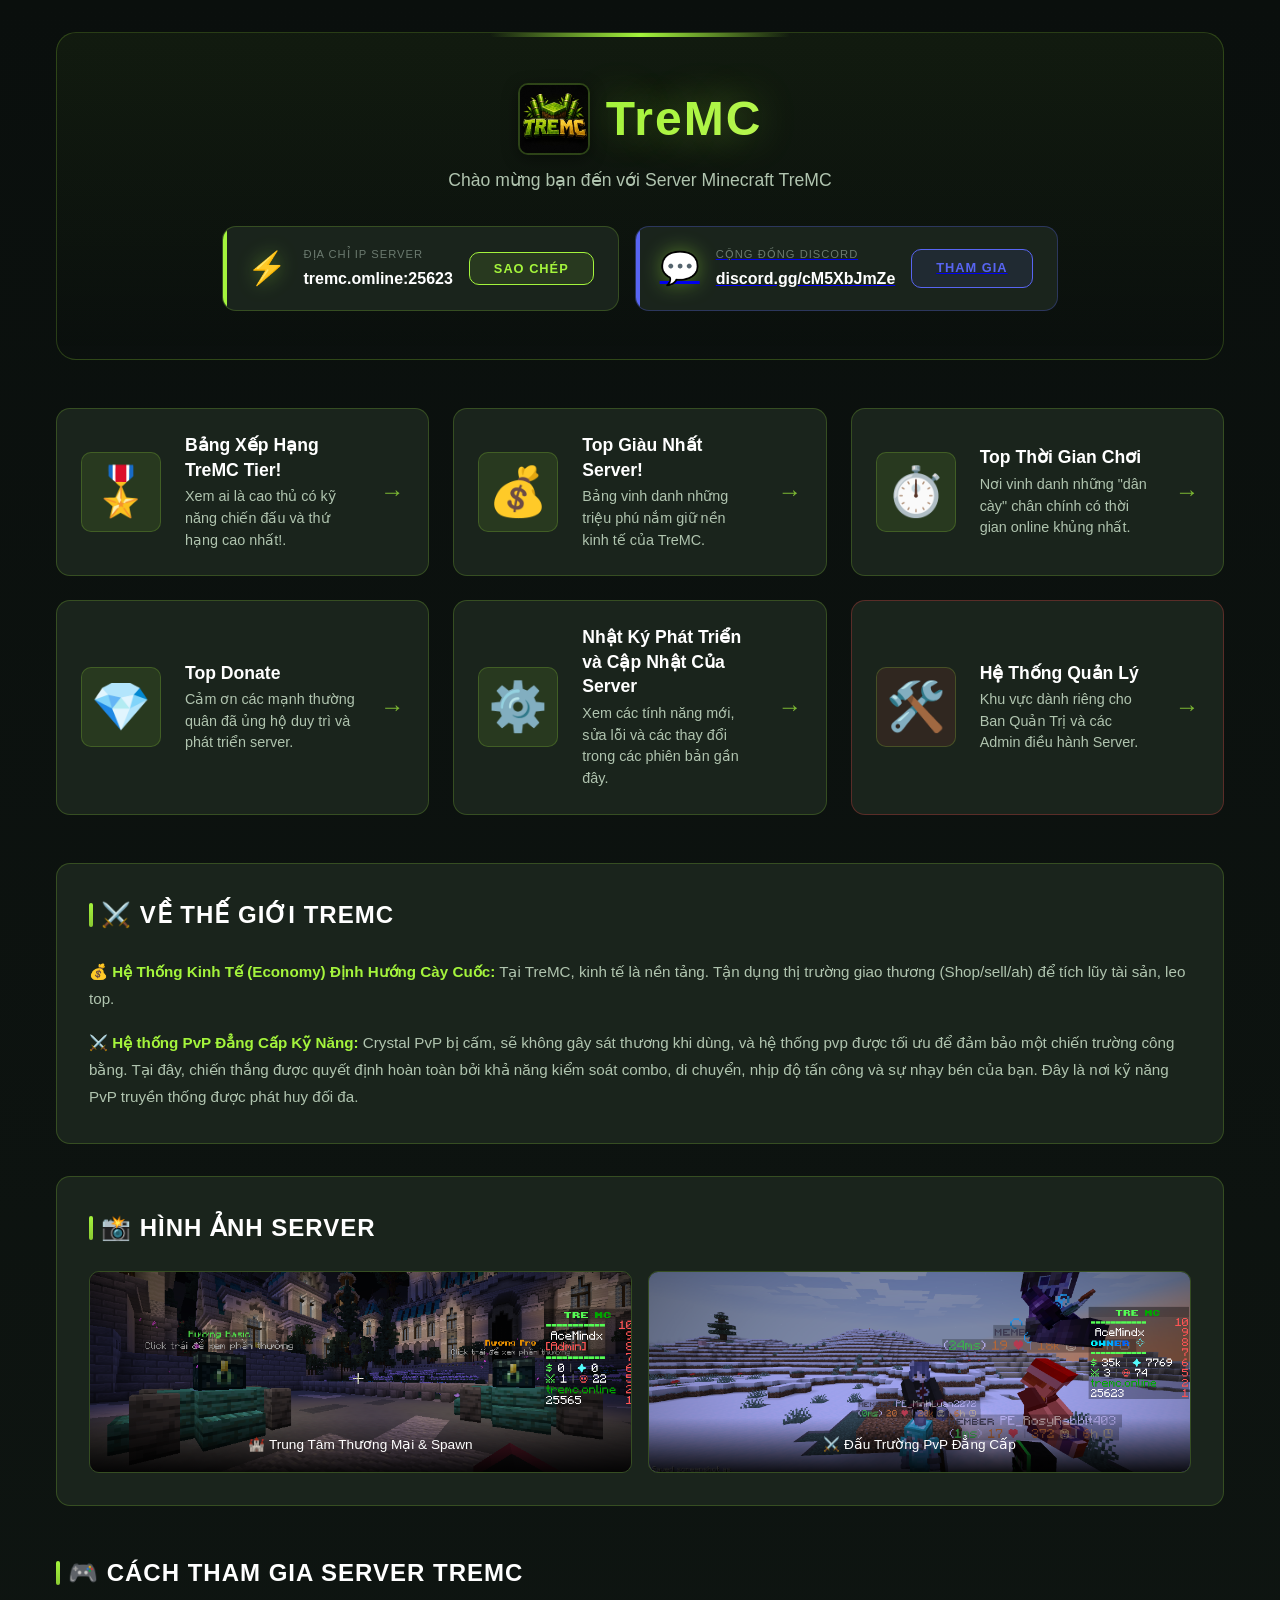
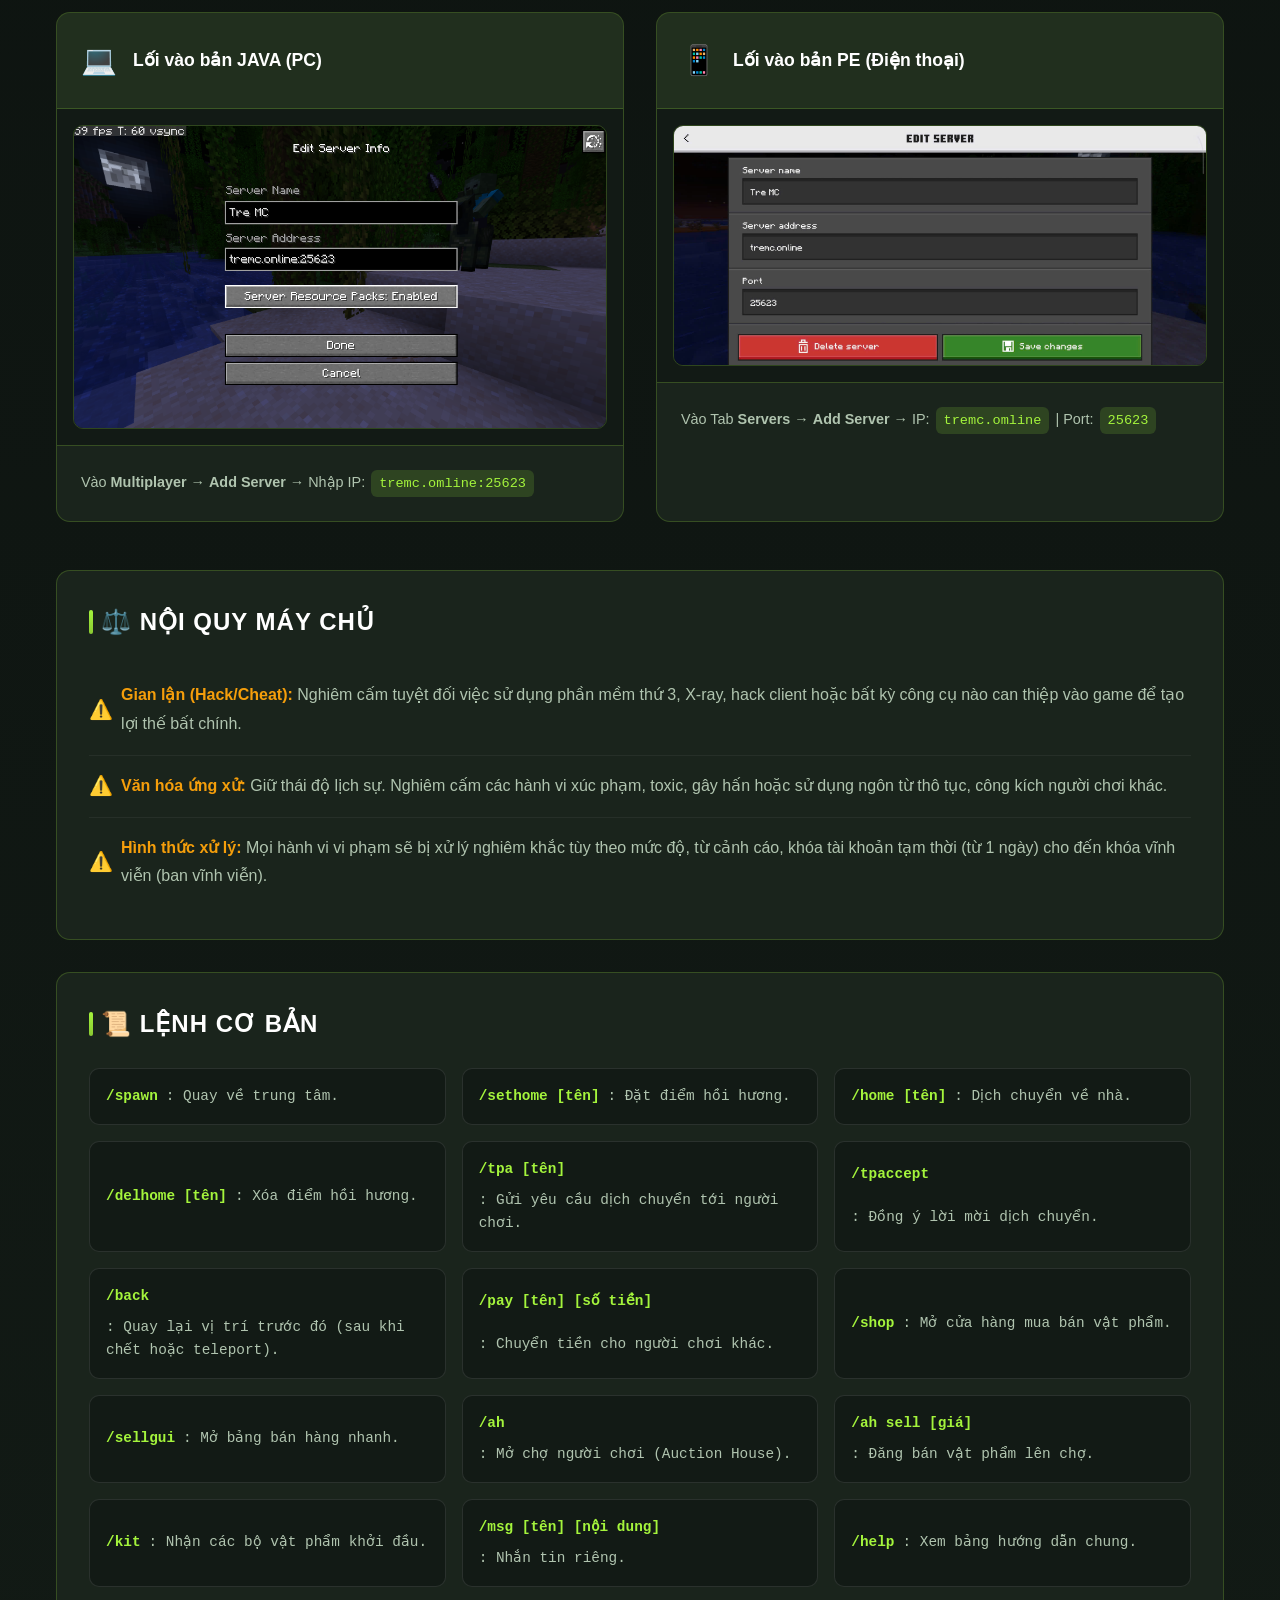
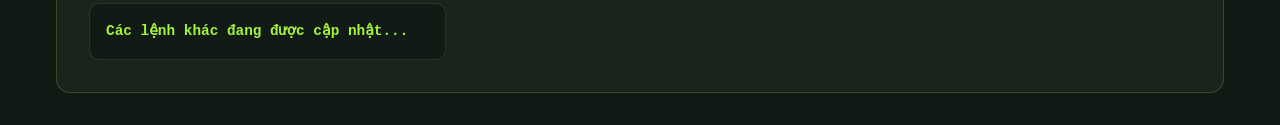
==== commit 45a6cdeb: "Update index.html" ====
--- a/index.html
+++ b/index.html
@@ -3,205 +3,220 @@
 <head>
     <meta charset="UTF-8">
     <meta name="viewport" content="width=device-width, initial-scale=1.0">
-    <title>TreMC | Trang Chủ</title>
+    <title>TreMC - Trang Chủ</title>
     <link rel="stylesheet" href="css/style.css">
-    <link href="https://fonts.googleapis.com/css2?family=Plus+Jakarta+Sans:wght@400;600;800&display=swap" rel="stylesheet">
 </head>
 <body>
-    <!-- Shader Background -->
-    <canvas id="shader-canvas"></canvas>
-    <div class="shader-overlay"></div>
-
-    <div class="main-wrapper">
-        <!-- HEADER SECTION -->
-        <header class="hero-section animate-fade-in">
-            <div class="logo-container">
-                <div class="logo-glow"></div>
-                <img src="images/logo.png" alt="TreMC Logo" class="main-logo" onerror="this.src='https://placehold.co/100x100/1a331e/a4f43c?text=TreMC'">
-                <h1 class="brand-name">Tre<span>MC</span></h1>
-            </div>
-            <p class="brand-slogan">Trải nghiệm Minecraft sinh tồn thuần khiết và bền vững</p>
-
-            <!-- CONNECTION HUB -->
+    <div class="dashboard-container">
+    
+        <header class="main-header">
+            <div class="server-logo">
+                <img src="images/logo.png" alt="TreMC Logo" class="logo-img"> 
+                <h1 class="logo-text">TreMC</h1>
+            </div>
+            <p class="server-slogan">Chào mừng bạn đến với Server Minecraft TreMC</p>
+            
             <div class="connection-hub">
-                <div class="hub-card ip-card" onclick="copyIP()">
-                    <div class="hub-content">
-                        <div class="hub-icon">⚡</div>
-                        <div class="hub-text">
-                            <span class="hub-label">SERVER IP</span>
-                            <strong id="server-ip">tremc.omline:25623</strong>
+                <div class="hub-box ip-box" onclick="copyIP()" title="Click để sao chép nhanh IP">
+                    <div class="hub-icon">⚡</div>
+                    <div class="hub-details">
+                        <span class="hub-label">ĐỊA CHỈ IP SERVER</span>
+                        <strong id="server-ip" class="hub-value">tremc.omline:25623</strong>
+                    </div>
+                    <button class="btn-hub-action" id="copy-btn-text">SAO CHÉP</button>
+                </div>
+
+                <a href="https://discord.gg/cM5XbJmZe" target="_blank" class="hub-box discord-box" title="Click để tham gia Discord">
+                    <div class="hub-icon">💬</div>
+                    <div class="hub-details">
+                        <span class="hub-label">CỘNG ĐỒNG DISCORD</span>
+                        <strong class="hub-value">discord.gg/cM5XbJmZe</strong>
+                    </div>
+                    <span class="btn-hub-action">THAM GIA</span>
+                </a>
+            </div>
+        </header>
+
+        <section class="menu-grid">
+            <a href="pages/toptier.html" class="menu-card">
+                <div class="card-icon">🎖️</div>
+                <div class="card-body">
+                    <h3>Bảng Xếp Hạng TreMC Tier!</h3>
+                    <p>Xem ai là cao thủ có kỹ năng chiến đấu và thứ hạng cao nhất!.</p>
+                </div>
+                <span class="arrow-go">→</span>
+            </a>
+
+            <a href="pages/topbal.html" class="menu-card">
+                <div class="card-icon">💰</div>
+                <div class="card-body">
+                    <h3>Top Giàu Nhất Server!</h3>
+                    <p>Bảng vinh danh những triệu phú nắm giữ nền kinh tế của TreMC.</p>
+                </div>
+                <span class="arrow-go">→</span>
+            </a>
+
+            <a href="pages/topplaytime.html" class="menu-card">
+                <div class="card-icon">⏱️</div>
+                <div class="card-body">
+                    <h3>Top Thời Gian Chơi</h3>
+                    <p>Nơi vinh danh những "dân cày" chân chính có thời gian online khủng nhất.</p>
+                </div>
+                <span class="arrow-go">→</span>
+            </a>
+
+            <a href="pages/topdonate.html" class="menu-card">
+                <div class="card-icon">💎</div>
+                <div class="card-body">
+                    <h3>Top Donate</h3>
+                    <p>Cảm ơn các mạnh thường quân đã ủng hộ duy trì và phát triển server.</p>
+                </div>
+                <span class="arrow-go">→</span>
+            </a>
+
+            <a href="pages/updates.html" class="menu-card">
+                <div class="card-icon">⚙️</div>
+                <div class="card-body">
+                    <h3>Nhật Ký Phát Triển và Cập Nhật Của Server</h3>
+                    <p>Xem các tính năng mới, sửa lỗi và các thay đổi trong các phiên bản gần đây.</p>
+                </div>
+                <span class="arrow-go">→</span>
+            </a>
+
+            <a href="pages/manager.html" class="menu-card admin-card">
+                <div class="card-icon">🛠️</div>
+                <div class="card-body">
+                    <h3>Hệ Thống Quản Lý</h3>
+                    <p>Khu vực dành riêng cho Ban Quản Trị và các Admin điều hành Server.</p>
+                </div>
+                <span class="arrow-go">→</span>
+            </a>
+        </section>
+
+        <section class="info-block-section">
+            <div class="info-container">
+                <div class="about-server-box">
+                    <h2 class="section-title">⚔️ Về Thế Giới TreMC</h2>
+                    <p class="about-text">
+                        <strong>💰 Hệ Thống Kinh Tế (Economy) Định Hướng Cày Cuốc:</strong>
+                        Tại TreMC, kinh tế là nền tảng. Tận dụng thị trường giao thương (Shop/sell/ah) để tích lũy tài sản, leo top.
+                    </p>
+                    <p class="about-text">
+                        <strong>⚔️ Hệ thống PvP Đẳng Cấp Kỹ Năng:</strong>
+                        Crystal PvP bị cấm, sẽ không gây sát thương khi dùng, và hệ thống pvp được tối ưu để đảm bảo một chiến trường công bằng. Tại đây, chiến thắng được quyết định hoàn toàn bởi khả năng kiểm soát combo, di chuyển, nhịp độ tấn công và sự nhạy bén của bạn. Đây là nơi kỹ năng PvP truyền thống được phát huy đối đa.
+                    </p>
+                </div>
+
+                <div class="gallery-server-box">
+                    <h2 class="section-title">📸 Hình Ảnh Server</h2>
+                    <div class="image-grid">
+                        <div class="gallery-item">
+                            <img src="images/img1.png" alt="Khu vực Spawn" onerror="this.src='https://placehold.co/600x400/1a331e/ffffff?text=Khu+Vực+Spawn'">
+                            <span class="img-caption">🏰 Trung Tâm Thương Mại & Spawn</span>
                         </div>
-                    </div>
-                    <div class="hub-action" id="copy-btn-text">COPY</div>
-                </div>
-
-                <a href="https://discord.gg/cM5XbJmZe" target="_blank" class="hub-card discord-card">
-                    <div class="hub-content">
-                        <div class="hub-icon">💬</div>
-                        <div class="hub-text">
-                            <span class="hub-label">COMMUNITY</span>
-                            <strong>Discord.gg/cM5XbJmZe</strong>
+                        <div class="gallery-item">
+                            <img src="images/img3.png" alt="Đấu Trường PvP" onerror="this.src='https://placehold.co/600x400/1a331e/ffffff?text=Đấu+Trường+PvP'">
+                            <span class="img-caption">⚔️ Đấu Trường PvP Đẳng Cấp</span>
                         </div>
                     </div>
-                    <div class="hub-action">JOIN</div>
-                </a>
-            </div>
-        </header>
-
-        <!-- NAVIGATION MENU -->
-        <section class="menu-section animate-fade-in-delay">
-            <div class="section-header">
-                <h2>Khám Phá Hệ Thống</h2>
-                <div class="divider"></div>
-            </div>
-            <div class="menu-grid">
-                <a href="pages/toptier.html" class="menu-item">
-                    <div class="menu-icon">🎖️</div>
-                    <div class="menu-info">
-                        <h3>Bảng Xếp Hạng Tier</h3>
-                        <p>Vinh danh những chiến binh kỹ năng cao nhất.</p>
-                    </div>
-                    <div class="menu-arrow">→</div>
-                </a>
-                <a href="pages/topbal.html" class="menu-item">
-                    <div class="menu-icon">💰</div>
-                    <div class="menu-info">
-                        <h3>Top Giàu Nhất</h3>
-                        <p>Những triệu phú nắm giữ kinh tế server.</p>
-                    </div>
-                    <div class="menu-arrow">→</div>
-                </a>
-                <a href="pages/topplaytime.html" class="menu-item">
-                    <div class="menu-icon">⏱️</div>
-                    <div class="menu-info">
-                        <h3>Thời Gian Chơi</h3>
-                        <p>Vinh danh những cống hiến bền bỉ nhất.</p>
-                    </div>
-                    <div class="menu-arrow">→</div>
-                </a>
-                <a href="pages/topdonate.html" class="menu-item">
-                    <div class="menu-icon">💎</div>
-                    <div class="menu-info">
-                        <h3>Top Donate</h3>
-                        <p>Cảm ơn những nhà tài trợ tâm huyết.</p>
-                    </div>
-                    <div class="menu-arrow">→</div>
-                </a>
-                <a href="pages/updates.html" class="menu-item">
-                    <div class="menu-icon">⚙️</div>
-                    <div class="menu-info">
-                        <h3>Nhật Ký Cập Nhật</h3>
-                        <p>Theo dõi mọi thay đổi và tính năng mới.</p>
-                    </div>
-                    <div class="menu-arrow">→</div>
-                </a>
-                <a href="pages/manager.html" class="menu-item admin-item">
-                    <div class="menu-icon">🛠️</div>
-                    <div class="menu-info">
-                        <h3>Hệ Thống Quản Lý</h3>
-                        <p>Khu vực điều hành dành cho Ban Quản Trị.</p>
-                    </div>
-                    <div class="menu-arrow">→</div>
-                </a>
-            </div>
-        </section>
-
-        <!-- INFO & GALLERY SECTION -->
-        <section class="info-section animate-fade-in-delay">
-            <div class="info-grid">
-                <div class="glass-panel about-panel">
-                    <h2 class="panel-title">⚔️ Về TreMC</h2>
-                    <div class="info-content">
-                        <div class="info-item">
-                            <span class="info-tag">Kinh Tế</span>
-                            <p>Hệ thống giao thương Shop/Sell/AH sôi động, cạnh tranh.</p>
-                        </div>
-                        <div class="info-item">
-                            <span class="info-tag">Chiến Đấu</span>
-                            <p>PvP thuần kỹ năng, cấm tuyệt đối Crystal PvP.</p>
-                        </div>
-                    </div>
-                </div>
-
-                <div class="glass-panel gallery-panel">
-                    <h2 class="panel-title">📸 Hình Ảnh</h2>
-                    <div class="gallery-grid">
-                        <div class="gallery-card">
-                            <img src="images/img1.png" alt="Spawn" onerror="this.src='https://placehold.co/600x400/1a331e/a4f43c?text=Spawn'">
-                            <span class="gallery-label">Trung tâm Spawn</span>
-                        </div>
-                        <div class="gallery-card">
-                            <img src="images/img3.png" alt="PvP" onerror="this.src='https://placehold.co/600x400/1a331e/a4f43c?text=PvP+Arena'">
-                            <span class="gallery-label">Đấu trường PvP</span>
-                        </div>
-                    </div>
-                </div>
-            </div>
-        </section>
-
-        <!-- GUIDE SECTION -->
-        <section class="guide-section animate-fade-in-delay">
-            <div class="section-header">
-                <h2>Hướng Dẫn Tham Gia</h2>
-                <div class="divider"></div>
-            </div>
+                </div>
+            </div>
+        </section>
+
+        <section class="guide-block-section">
+            <h2 class="section-title" style="text-align: center; margin-bottom: 20px;">🎮 Cách Tham Gia Server TreMC</h2>
+            
             <div class="guide-grid">
-                <div class="guide-card glass-panel">
-                    <div class="guide-head">
-                        <span class="platform-icon">💻</span>
-                        <h3>Phiên Bản Java (PC)</h3>
-                    </div>
-                    <div class="guide-img">
-                        <img src="images/lpc.png" alt="Java" onerror="this.src='https://placehold.co/600x350/1a331e/a4f43c?text=Multiplayer+->+Add+Server'">
-                    </div>
-                    <p class="guide-step">Multiplayer &rarr; Add Server &rarr; IP: <span class="code-highlight">tremc.omline:25623</span></p>
-                </div>
-
-                <div class="guide-card glass-panel">
-                    <div class="guide-head">
-                        <span class="platform-icon">📱</span>
-                        <h3>Phiên Bản PE (Mobile)</h3>
-                    </div>
-                    <div class="guide-img">
-                        <img src="images/lpe.png" alt="PE" onerror="this.src='https://placehold.co/600x350/1a331e/a4f43c?text=Servers+->+Add+Server'">
-                    </div>
-                    <p class="guide-step">Servers &rarr; Add Server &rarr; IP: <span class="code-highlight">tremc.omline</span> | Port: <span class="code-highlight">25623</span></p>
-                </div>
-            </div>
-        </section>
-
-        <!-- RULES & COMMANDS SECTION -->
-        <section class="footer-info-section animate-fade-in-delay">
-            <div class="footer-grid">
-                <div class="glass-panel rules-panel">
-                    <h2 class="panel-title">⚖️ Nội Quy</h2>
-                    <ul class="rules-list">
-                        <li><span>Gian lận:</span> Nghiêm cấm Hack/Cheat/X-ray.</li>
-                        <li><span>Ứng xử:</span> Lịch sự, không toxic, không xúc phạm.</li>
-                        <li><span>Xử lý:</span> Cảnh cáo $\rightarrow$ Ban tạm thời $\rightarrow$ Ban vĩnh viễn.</li>
-                    </ul>
-                </div>
-
-                <div class="glass-panel commands-panel">
-                    <h2 class="panel-title">📜 Lệnh Cơ Bản</h2>
-                    <div class="commands-list">
-                        <div class="cmd-item"><code>/spawn</code> <span>Về trung tâm</span></div>
-                        <div class="cmd-item"><code>/sethome</code> <span>Đặt nhà</span></div>
-                        <div class="cmd-item"><code>/home</code> <span>Về nhà</span></div>
-                        <div class="cmd-item"><code>/tpa</code> <span>Yêu cầu teleport</span></div>
-                        <div class="cmd-item"><code>/tpaccept</code> <span>Đồng ý teleport</span></div>
-                        <div class="cmd-item"><code>/pay</code> <span>Chuyển tiền</span></div>
-                        <div class="cmd-item"><code>/shop</code> <span>Cửa hàng</span></div>
-                        <div class="cmd-item"><code>/ah</code> <span>Chợ người chơi</span></div>
-                        <div class="cmd-item"><code>/kit</code> <span>Nhận vật phẩm</span></div>
-                        <div class="cmd-item"><code>/msg</code> <span>Nhắn tin</span></div>
-                    </div>
-                </div>
-            </div>
-        </section>
+                <div class="guide-card">
+                    <div class="guide-card-header">
+                        <span class="guide-platform-icon">💻</span>
+                        <h3>Lối vào bản JAVA (PC)</h3>
+                    </div>
+                    <div class="guide-image-container">
+                        <img src="images/lpc.png" alt="Cách vào Minecraft Java PC" onerror="this.src='https://placehold.co/600x350/1a331e/bbf754?text=Multiplayer+-%3E+Add+Server+-%3E+Dán+IP'">
+                    </div>
+                    <p class="guide-mini-desc">Vào <strong>Multiplayer</strong> &rarr; <strong>Add Server</strong> &rarr; Nhập IP: <span class="highlight-code">tremc.omline:25623</span></p>
+                </div>
+
+                <div class="guide-card">
+                    <div class="guide-card-header">
+                        <span class="guide-platform-icon">📱</span>
+                        <h3>Lối vào bản PE (Điện thoại)</h3>
+                    </div>
+                    <div class="guide-image-container">
+                        <img src="images/lpe.png" alt="Cách vào Minecraft PE Điện thoại" onerror="this.src='https://placehold.co/600x350/1a331e/00f0ff?text=Tab+Servers+-%3E+Add+Server+-%3E+IP+vấn+Port'">
+                    </div>
+                    <p class="guide-mini-desc">Vào Tab <strong>Servers</strong> &rarr; <strong>Add Server</strong> &rarr; IP: <span class="highlight-code">tremc.omline</span> | Port: <span class="highlight-code">25623</span></p>
+                </div>
+            </div>
+        </section>
+    
+    <!-- ================= PHẦN BỔ SUNG MỚI (DƯỚI MENU CŨ) ================= -->
+    <div class="additional-info-wrapper">
+
+        <!-- 1. KHUNG LUẬT SERVER -->
+        <section class="content-block">
+            <h2 class="section-title">⚖️ Nội Quy Máy Chủ</h2>
+            <ul class="rules-list">
+                <li><strong>Gian lận (Hack/Cheat):</strong> Nghiêm cấm tuyệt đối việc sử dụng phần mềm thứ 3, X-ray, hack client hoặc bất kỳ công cụ nào can thiệp vào game để tạo lợi thế bất chính.</li>
+                <li><strong>Văn hóa ứng xử:</strong> Giữ thái độ lịch sự. Nghiêm cấm các hành vi xúc phạm, toxic, gây hấn hoặc sử dụng ngôn từ thô tục, công kích người chơi khác.</li>
+                <li><strong>Hình thức xử lý:</strong> Mọi hành vi vi phạm sẽ bị xử lý nghiêm khắc tùy theo mức độ, từ cảnh cáo, khóa tài khoản tạm thời (từ 1 ngày) cho đến khóa vĩnh viễn (ban vĩnh viễn).</li>
+            </ul>
+        </section>
+
+        <!-- 2. KHUNG LỆNH CƠ BẢN -->
+        <section class="content-block">
+            <h2 class="section-title">📜 Lệnh Cơ Bản</h2>
+            <div class="commands-grid">
+                <div><code>/spawn</code> : Quay về trung tâm.</div>
+                <div><code>/sethome [tên]</code> : Đặt điểm hồi hương.</div>
+                <div><code>/home [tên]</code> : Dịch chuyển về nhà.</div>
+                <div><code>/delhome [tên]</code> : Xóa điểm hồi hương.</div>
+                <div><code>/tpa [tên]</code> : Gửi yêu cầu dịch chuyển tới người chơi.</div>
+                <div><code>/tpaccept</code> : Đồng ý lời mời dịch chuyển.</div>
+                <div><code>/back</code> : Quay lại vị trí trước đó (sau khi chết hoặc teleport).</div>
+
+                <div><code>/pay [tên] [số tiền]</code> : Chuyển tiền cho người chơi khác.</div>
+                <div><code>/shop</code> : Mở cửa hàng mua bán vật phẩm.</div>
+                <div><code>/sellgui</code> : Mở bảng bán hàng nhanh.</div>
+                <div><code>/ah</code> : Mở chợ người chơi (Auction House).</div>
+                <div><code>/ah sell [giá]</code> : Đăng bán vật phẩm lên chợ.</div>
+
+                <div><code>/kit</code> : Nhận các bộ vật phẩm khởi đầu.</div>
+                <div><code>/msg [tên] [nội dung]</code> : Nhắn tin riêng.</div>
+                <div><code>/help</code> : Xem bảng hướng dẫn chung.</div>
+                <div><code>Các lệnh khác đang được cập nhật...</code></div>
+            </div>
+        </section>
+
     </div>
 
-    <script src="js/shader.js"></script>
+    </div>
+    
+    <script>
+        function copyIP() {
+            const ipText = document.getElementById('server-ip').innerText;
+            const btnText = document.getElementById('copy-btn-text');
+            
+            navigator.clipboard.writeText(ipText).then(() => {
+                // Đổi giao diện nút khi sao chép thành công
+                btnText.innerText = "ĐÃ CHÉP! ✓";
+                btnText.style.backgroundColor = "#a4f43c";
+                btnText.style.color = "#000";
+                
+                // Khôi phục lại trạng thái nút sau 2 giây
+                setTimeout(() => {
+                    btnText.innerText = "SAO CHÉP";
+                    btnText.style.backgroundColor = "rgba(164, 244, 60, 0.1)";
+                    btnText.style.color = "#a4f43c";
+                }, 2000);
+            }).catch(err => {
+                console.error('Lỗi, không thể sao chép IP: ', err);
+            });
+        }
+    </script>
+    
+    <script src="app.js"></script>
     <script src="GetData.js"></script>
 </body>
 </html>
--- a/css/style.css
+++ b/css/style.css
@@ -1,570 +1,938 @@
+/* ============================================
+   TREMC - STYLE.CSS
+   Modern, Responsive, Gaming-Themed Design
+   ============================================ */
+
+/* ========== ROOT VARIABLES ========== */
 :root {
-    --primary: #a4f43c;
-    --primary-glow: rgba(164, 244, 60, 0.4);
-    --bg-deep: #0a1f0c;
-    --bg-forest: #1a331e;
-    --text-main: #e0e0e0;
-    --text-dim: #a0baa2;
-    --glass: rgba(26, 51, 30, 0.6);
-    --glass-border: rgba(164, 244, 60, 0.2);
-    --transition: all 0.4s cubic-bezier(0.23, 1, 0.32, 1);
-}
-
-* {
-    margin: 0; padding: 0; box-sizing: border-box;
-    font-family: 'Plus Jakarta Sans', sans-serif;
+    /* Primary Colors */
+    --primary-green: #a4f43c;
+    --primary-green-dark: #8ac932;
+    --primary-green-light: #bbf754;
+    --primary-green-glow: rgba(164, 244, 60, 0.4);
+    
+    /* Background Colors */
+    --bg-primary: #0a0f0d;
+    --bg-secondary: #121a15;
+    --bg-card: #1a241c;
+    --bg-card-hover: #222f25;
+    --bg-gradient-start: #0a0f0d;
+    --bg-gradient-end: #121a15;
+    
+    /* Text Colors */
+    --text-primary: #ffffff;
+    --text-secondary: #b0c4af;
+    --text-muted: #6b7a6f;
+    --text-accent: #a4f43c;
+    
+    /* Border Colors */
+    --border-color: rgba(164, 244, 60, 0.2);
+    --border-light: rgba(255, 255, 255, 0.1);
+    
+    /* Special Colors */
+    --discord-color: #5865f2;
+    --danger-color: #ef4444;
+    --warning-color: #f59e0b;
+    --success-color: #22c55e;
+    
+    /* Spacing */
+    --spacing-xs: 4px;
+    --spacing-sm: 8px;
+    --spacing-md: 16px;
+    --spacing-lg: 24px;
+    --spacing-xl: 32px;
+    --spacing-2xl: 48px;
+    
+    /* Border Radius */
+    --radius-sm: 6px;
+    --radius-md: 10px;
+    --radius-lg: 14px;
+    --radius-xl: 20px;
+    --radius-full: 9999px;
+    
+    /* Shadows */
+    --shadow-sm: 0 2px 8px rgba(0, 0, 0, 0.3);
+    --shadow-md: 0 4px 16px rgba(0, 0, 0, 0.4);
+    --shadow-lg: 0 8px 32px rgba(0, 0, 0, 0.5);
+    --shadow-glow: 0 0 30px var(--primary-green-glow);
+    --shadow-glow-lg: 0 0 60px var(--primary-green-glow);
+    
+    /* Transitions */
+    --transition-fast: 0.15s ease;
+    --transition-normal: 0.3s ease;
+    --transition-slow: 0.5s ease;
+    
+    /* Container Width */
+    --container-max: 1200px;
+}
+
+/* ========== RESET & BASE ========== */
+*, *::before, *::after {
+    margin: 0;
+    padding: 0;
+    box-sizing: border-box;
+}
+
+html {
+    font-size: 16px;
+    scroll-behavior: smooth;
 }
 
 body {
-    background: var(--bg-deep);
-    color: var(--text-main);
+    font-family: 'Segoe UI', 'Roboto', 'Helvetica Neue', Arial, sans-serif;
+    background: linear-gradient(180deg, var(--bg-gradient-start) 0%, var(--bg-gradient-end) 100%);
+    color: var(--text-primary);
+    line-height: 1.6;
+    min-height: 100vh;
     overflow-x: hidden;
-    line-height: 1.6;
-}
-
-/* ================= SHADER SYSTEM ================= */
-#shader-canvas {
-    position: fixed;
-    top: 0; left: 0; width: 100%; height: 100%;
-    z-index: -3;
-    filter: blur(50px);
-    opacity: 0.6;
-}
-
-.shader-overlay {
-    position: fixed;
-    top: 0; left: 0; width: 100%; height: 100%;
-    background: radial-gradient(circle at center, transparent 0%, var(--bg-deep) 95%);
-    z-index: -2;
-    pointer-events: none;
-}
-
-/* ================= LAYOUT ================= */
-.main-wrapper {
-    max-width: 1200px;
+}
+
+/* ========== UTILITY CLASSES ========== */
+.section-title {
+    font-size: 1.5rem;
+    font-weight: 700;
+    color: var(--text-primary);
+    margin-bottom: var(--spacing-lg);
+    display: flex;
+    align-items: center;
+    gap: var(--spacing-sm);
+    text-transform: uppercase;
+    letter-spacing: 1px;
+}
+
+.section-title::before {
+    content: '';
+    width: 4px;
+    height: 24px;
+    background: linear-gradient(180deg, var(--primary-green) 0%, var(--primary-green-dark) 100%);
+    border-radius: var(--radius-sm);
+}
+
+/* ========== MAIN CONTAINER ========== */
+.dashboard-container {
+    max-width: var(--container-max);
     margin: 0 auto;
-    padding: 40px 20px;
+    padding: var(--spacing-xl) var(--spacing-md);
+    min-height: 100vh;
+}
+
+/* ========== HEADER ========== */
+.main-header {
+    text-align: center;
+    padding: var(--spacing-2xl) var(--spacing-md);
+    margin-bottom: var(--spacing-2xl);
+    background: linear-gradient(180deg, rgba(164, 244, 60, 0.05) 0%, transparent 100%);
+    border-radius: var(--radius-xl);
+    border: 1px solid var(--border-color);
     position: relative;
-    z-index: 1;
-}
-
-/* ================= HERO SECTION ================= */
-.hero-section {
-    text-align: center;
-    margin-bottom: 80px;
-    padding-top: 40px;
-}
-
-.logo-container {
-    position: relative;
-    display: inline-block;
-    margin-bottom: 20px;
-}
-
-.logo-glow {
+    overflow: hidden;
+}
+
+.main-header::before {
+    content: '';
     position: absolute;
-    top: 50%; left: 50%;
-    transform: translate(-50%, -50%);
-    width: 120px; height: 120px;
-    background: var(--primary);
-    filter: blur(50px);
-    opacity: 0.4;
-    z-index: -1;
-}
-
-.main-logo {
-    width: 100px; height: 100px;
-    border-radius: 50%;
-    border: 3px solid var(--primary);
-    box-shadow: 0 0 20px var(--primary-glow);
-    transition: var(--transition);
-}
-
-.main-logo:hover { transform: scale(1.1) rotate(5deg); }
-
-.brand-name {
-    font-size: clamp(3rem, 10vw, 4.5rem);
+    top: 0;
+    left: 50%;
+    transform: translateX(-50%);
+    width: 300px;
+    height: 4px;
+    background: linear-gradient(90deg, transparent, var(--primary-green), transparent);
+    border-radius: var(--radius-full);
+}
+
+.server-logo {
+    display: flex;
+    align-items: center;
+    justify-content: center;
+    gap: var(--spacing-md);
+    margin-bottom: var(--spacing-sm);
+}
+
+.logo-img {
+    width: 72px;
+    height: 72px;
+    object-fit: cover;
+    border-radius: var(--radius-md);
+    border: 2px solid var(--border-color);
+    box-shadow: var(--shadow-md);
+    transition: var(--transition-normal);
+}
+
+.logo-img:hover {
+    border-color: var(--primary-green);
+    box-shadow: var(--shadow-glow);
+    transform: scale(1.05);
+}
+
+.logo-text {
+    font-size: 3rem;
     font-weight: 800;
-    text-transform: uppercase;
-    letter-spacing: 8px;
-    margin-top: 15px;
-    background: linear-gradient(to bottom, #fff, var(--primary));
+    background: linear-gradient(135deg, var(--primary-green) 0%, var(--primary-green-light) 100%);
     -webkit-background-clip: text;
     -webkit-text-fill-color: transparent;
-}
-
-.brand-slogan {
-    color: var(--text-dim);
+    background-clip: text;
+    text-shadow: 0 0 40px var(--primary-green-glow);
+    letter-spacing: 2px;
+}
+
+.server-slogan {
     font-size: 1.1rem;
-    margin-bottom: 40px;
-}
-
-/* ================= CONNECTION HUB ================= */
+    color: var(--text-secondary);
+    margin-bottom: var(--spacing-xl);
+}
+
+/* ========== CONNECTION HUB ========== */
 .connection-hub {
     display: flex;
+    flex-wrap: wrap;
+    gap: var(--spacing-md);
     justify-content: center;
-    gap: 20px;
-    max-width: 800px;
-    margin: 0 auto;
-}
-
-.hub-card {
-    flex: 1;
-    background: var(--glass);
-    backdrop-filter: blur(15px);
-    border: 1px solid var(--glass-border);
-    border-radius: 20px;
-    padding: 15px 20px;
+    margin-top: var(--spacing-xl);
+}
+
+.hub-box {
     display: flex;
     align-items: center;
-    justify-content: space-between;
+    gap: var(--spacing-md);
+    padding: var(--spacing-md) var(--spacing-lg);
+    background: var(--bg-card);
+    border: 1px solid var(--border-color);
+    border-radius: var(--radius-lg);
     cursor: pointer;
-    text-decoration: none;
-    transition: var(--transition);
-}
-
-.hub-card:hover {
-    transform: translateY(-5px);
-    border-color: var(--primary);
-    box-shadow: 0 10px 30px rgba(0,0,0,0.3), 0 0 15px var(--primary-glow);
-}
-
-.hub-content {
-    display: flex;
-    align-items: center;
-    gap: 15px;
+    transition: var(--transition-normal);
+    min-width: 280px;
+    position: relative;
+    overflow: hidden;
+}
+
+.hub-box::before {
+    content: '';
+    position: absolute;
+    top: 0;
+    left: 0;
+    width: 4px;
+    height: 100%;
+    background: var(--primary-green);
+    transition: var(--transition-normal);
+}
+
+.hub-box:hover {
+    border-color: var(--primary-green);
+    box-shadow: var(--shadow-glow);
+    transform: translateY(-2px);
+}
+
+.hub-box:hover::before {
+    width: 6px;
+    box-shadow: 0 0 20px var(--primary-green);
 }
 
 .hub-icon {
-    font-size: 1.5rem;
-    background: rgba(0,0,0,0.3);
-    width: 45px; height: 45px;
-    display: flex; align-items: center; justify-content: center;
-    border-radius: 12px;
+    font-size: 2rem;
+    filter: drop-shadow(0 0 10px var(--primary-green-glow));
+}
+
+.hub-details {
+    flex: 1;
+    text-align: left;
 }
 
 .hub-label {
     display: block;
     font-size: 0.7rem;
-    color: var(--text-dim);
-    font-weight: 800;
+    text-transform: uppercase;
     letter-spacing: 1px;
-}
-
-.hub-text strong {
+    color: var(--text-muted);
+    margin-bottom: 2px;
+}
+
+.hub-value {
     font-size: 1rem;
+    color: var(--text-primary);
+    font-weight: 600;
+}
+
+.btn-hub-action {
+    padding: var(--spacing-sm) var(--spacing-lg);
+    background: rgba(164, 244, 60, 0.1);
+    color: var(--primary-green);
+    border: 1px solid var(--primary-green);
+    border-radius: var(--radius-md);
+    font-size: 0.8rem;
+    font-weight: 700;
+    text-transform: uppercase;
+    letter-spacing: 1px;
+    cursor: pointer;
+    transition: var(--transition-normal);
+    white-space: nowrap;
+}
+
+.btn-hub-action:hover {
+    background: var(--primary-green);
+    color: #000;
+    box-shadow: 0 0 20px var(--primary-green-glow);
+}
+
+/* Discord Box Special Styling */
+.discord-box {
+    border-color: rgba(88, 101, 242, 0.3);
+}
+
+.discord-box::before {
+    background: var(--discord-color);
+}
+
+.discord-box:hover {
+    border-color: var(--discord-color);
+    box-shadow: 0 0 30px rgba(88, 101, 242, 0.4);
+}
+
+.discord-box .btn-hub-action {
+    background: rgba(88, 101, 242, 0.1);
+    color: var(--discord-color);
+    border-color: var(--discord-color);
+}
+
+.discord-box .btn-hub-action:hover {
+    background: var(--discord-color);
     color: #fff;
-    font-family: monospace;
-}
-
-.ip-card .hub-text strong { color: var(--primary); }
-
-.hub-action {
-    font-size: 0.75rem;
-    font-weight: 800;
-    padding: 6px 12px;
-    border-radius: 8px;
-    background: rgba(164, 244, 60, 0.1);
-    color: var(--primary);
-    border: 1px solid var(--glass-border);
-    transition: var(--transition);
-}
-
-.hub-card:hover .hub-action {
-    background: var(--primary);
-    color: var(--bg-deep);
-}
-
-/* ================= MENU GRID ================= */
-.section-header {
-    text-align: center;
-    margin-bottom: 40px;
-}
-
-.section-header h2 {
-    font-size: 2rem;
-    color: #fff;
-    margin-bottom: 10px;
-}
-
-.divider {
-    width: 60px; height: 4px;
-    background: var(--primary);
-    margin: 0 auto;
-    border-radius: 2px;
-}
-
+    box-shadow: 0 0 20px rgba(88, 101, 242, 0.6);
+}
+
+/* ========== MENU GRID ========== */
 .menu-grid {
     display: grid;
-    grid-template-columns: repeat(auto-fit, minmax(300px, 1fr));
-    gap: 20px;
-    margin-bottom: 80px;
-}
-
-.menu-item {
-    background: var(--glass);
-    backdrop-filter: blur(10px);
-    border: 1px solid var(--glass-border);
-    border-radius: 24px;
-    padding: 25px;
+    grid-template-columns: repeat(auto-fit, minmax(340px, 1fr));
+    gap: var(--spacing-lg);
+    margin-bottom: var(--spacing-2xl);
+}
+
+.menu-card {
     display: flex;
     align-items: center;
-    gap: 20px;
+    gap: var(--spacing-lg);
+    padding: var(--spacing-lg);
+    background: var(--bg-card);
+    border: 1px solid var(--border-color);
+    border-radius: var(--radius-lg);
     text-decoration: none;
-    color: var(--text-main);
-    transition: var(--transition);
+    transition: var(--transition-normal);
     position: relative;
     overflow: hidden;
 }
 
-.menu-item:hover {
-    transform: translateY(-10px) scale(1.02);
-    border-color: var(--primary);
-    background: rgba(30, 60, 35, 0.8);
-    box-shadow: 0 20px 40px rgba(0,0,0,0.4);
-}
-
-.menu-icon {
-    font-size: 2rem;
-    width: 60px; height: 60px;
-    background: rgba(0,0,0,0.2);
-    display: flex; align-items: center; justify-content: center;
-    border-radius: 16px;
-    flex-shrink: 0;
-}
-
-.menu-info h3 {
-    font-size: 1.2rem;
-    color: #fff;
-    margin-bottom: 5px;
-}
-
-.menu-info p {
+.menu-card::before {
+    content: '';
+    position: absolute;
+    top: 0;
+    left: 0;
+    width: 100%;
+    height: 3px;
+    background: linear-gradient(90deg, var(--primary-green), var(--primary-green-light));
+    transform: scaleX(0);
+    transform-origin: left;
+    transition: var(--transition-normal);
+}
+
+.menu-card:hover {
+    border-color: var(--primary-green);
+    box-shadow: var(--shadow-glow);
+    transform: translateY(-4px);
+    background: var(--bg-card-hover);
+}
+
+.menu-card:hover::before {
+    transform: scaleX(1);
+}
+
+.card-icon {
+    font-size: 3rem;
+    min-width: 80px;
+    height: 80px;
+    display: flex;
+    align-items: center;
+    justify-content: center;
+    background: rgba(164, 244, 60, 0.1);
+    border-radius: var(--radius-md);
+    border: 1px solid var(--border-color);
+    transition: var(--transition-normal);
+}
+
+.menu-card:hover .card-icon {
+    background: rgba(164, 244, 60, 0.2);
+    border-color: var(--primary-green);
+    transform: rotate(5deg) scale(1.1);
+}
+
+.card-body {
+    flex: 1;
+    min-width: 0;
+}
+
+.card-body h3 {
+    font-size: 1.1rem;
+    font-weight: 700;
+    color: var(--text-primary);
+    margin-bottom: var(--spacing-xs);
+    line-height: 1.4;
+}
+
+.card-body p {
     font-size: 0.9rem;
-    color: var(--text-dim);
-}
-
-.menu-arrow {
-    margin-left: auto;
+    color: var(--text-secondary);
+    line-height: 1.5;
+}
+
+.arrow-go {
     font-size: 1.5rem;
-    color: var(--glass-border);
-    transition: var(--transition);
-}
-
-.menu-item:hover .menu-arrow {
-    color: var(--primary);
+    color: var(--primary-green);
+    transition: var(--transition-normal);
+    opacity: 0.7;
+}
+
+.menu-card:hover .arrow-go {
     transform: translateX(5px);
-}
-
-.admin-item {
-    border: 1px dashed #ff9800;
-    background: rgba(40, 30, 10, 0.5);
-}
-.admin-item:hover { border-color: #ff9800; }
-
-/* ================= INFO & GLASS PANELS ================= */
-.glass-panel {
-    background: var(--glass);
-    backdrop-filter: blur(15px);
-    border: 1px solid var(--glass-border);
-    border-radius: 24px;
-    padding: 30px;
-}
-
-.info-grid {
+    opacity: 1;
+}
+
+/* Admin Card Special Styling */
+.admin-card {
+    border-color: rgba(239, 68, 68, 0.3);
+}
+
+.admin-card::before {
+    background: linear-gradient(90deg, var(--danger-color), #dc2626);
+}
+
+.admin-card .card-icon {
+    background: rgba(239, 68, 68, 0.1);
+}
+
+.admin-card:hover {
+    border-color: var(--danger-color);
+    box-shadow: 0 0 30px rgba(239, 68, 68, 0.3);
+}
+
+/* ========== INFO BLOCK SECTION ========== */
+.info-block-section {
+    margin-bottom: var(--spacing-2xl);
+}
+
+.info-container {
     display: grid;
-    grid-template-columns: repeat(auto-fit, minmax(300px, 1fr));
-    gap: 25px;
-    margin-bottom: 80px;
-}
-
-.panel-title {
-    font-size: 1.5rem;
-    color: var(--primary);
-    margin-bottom: 20px;
-}
-
-.info-item {
-    margin-bottom: 20px;
-}
-
-.info-tag {
-    display: inline-block;
-    font-size: 0.7rem;
-    font-weight: 800;
-    text-transform: uppercase;
-    background: var(--primary);
-    color: var(--bg-deep);
-    padding: 2px 8px;
-    border-radius: 4px;
-    margin-bottom: 5px;
-}
-
-.gallery-grid {
+    gap: var(--spacing-xl);
+}
+
+.about-server-box,
+.gallery-server-box {
+    padding: var(--spacing-xl);
+    background: var(--bg-card);
+    border: 1px solid var(--border-color);
+    border-radius: var(--radius-lg);
+}
+
+.about-text {
+    color: var(--text-secondary);
+    font-size: 0.95rem;
+    line-height: 1.8;
+    margin-bottom: var(--spacing-md);
+}
+
+.about-text:last-child {
+    margin-bottom: 0;
+}
+
+.about-text strong {
+    color: var(--primary-green);
+}
+
+/* Gallery */
+.image-grid {
     display: grid;
-    grid-template-columns: 1fr 1fr;
-    gap: 15px;
-}
-
-.gallery-card {
+    grid-template-columns: repeat(auto-fit, minmax(280px, 1fr));
+    gap: var(--spacing-md);
+    margin-top: var(--spacing-md);
+}
+
+.gallery-item {
     position: relative;
-    border-radius: 15px;
+    border-radius: var(--radius-md);
     overflow: hidden;
-    border: 1px solid var(--glass-border);
-}
-
-.gallery-card img {
-    width: 100%; height: 120px;
+    border: 1px solid var(--border-color);
+    transition: var(--transition-normal);
+}
+
+.gallery-item:hover {
+    border-color: var(--primary-green);
+    transform: scale(1.02);
+    box-shadow: var(--shadow-glow);
+}
+
+.gallery-item img {
+    width: 100%;
+    height: 200px;
     object-fit: cover;
-    transition: var(--transition);
-}
-
-.gallery-card:hover img { transform: scale(1.1); }
-
-.gallery-label {
+    display: block;
+    transition: var(--transition-slow);
+}
+
+.gallery-item:hover img {
+    transform: scale(1.1);
+}
+
+.img-caption {
     position: absolute;
-    bottom: 0; width: 100%;
-    background: rgba(0,0,0,0.7);
-    font-size: 0.7rem;
+    bottom: 0;
+    left: 0;
+    right: 0;
+    padding: var(--spacing-md);
+    background: linear-gradient(transparent, rgba(0, 0, 0, 0.9));
+    color: var(--text-primary);
+    font-size: 0.85rem;
     text-align: center;
-    padding: 5px;
-}
-
-/* ================= GUIDE SECTION ================= */
+}
+
+/* ========== GUIDE BLOCK SECTION ========== */
+.guide-block-section {
+    margin-bottom: var(--spacing-2xl);
+}
+
 .guide-grid {
     display: grid;
-    grid-template-columns: repeat(auto-fit, minmax(300px, 1fr));
-    gap: 25px;
-    margin-bottom: 80px;
+    grid-template-columns: repeat(auto-fit, minmax(320px, 1fr));
+    gap: var(--spacing-xl);
 }
 
 .guide-card {
-    transition: var(--transition);
+    background: var(--bg-card);
+    border: 1px solid var(--border-color);
+    border-radius: var(--radius-lg);
+    overflow: hidden;
+    transition: var(--transition-normal);
 }
 
 .guide-card:hover {
-    border-color: var(--primary);
-    transform: translateY(-5px);
-}
-
-.guide-head {
+    border-color: var(--primary-green);
+    box-shadow: var(--shadow-glow);
+    transform: translateY(-2px);
+}
+
+.guide-card-header {
     display: flex;
     align-items: center;
-    gap: 15px;
-    margin-bottom: 20px;
-}
-
-.platform-icon { font-size: 1.5rem; }
-
-.guide-img {
-    border-radius: 15px;
-    overflow: hidden;
-    margin-bottom: 15px;
-    border: 1px solid var(--glass-border);
-}
-
-.guide-img img { width: 100%; display: block; }
-
-.guide-step {
+    gap: var(--spacing-md);
+    padding: var(--spacing-lg);
+    background: rgba(164, 244, 60, 0.05);
+    border-bottom: 1px solid var(--border-color);
+}
+
+.guide-platform-icon {
+    font-size: 1.8rem;
+}
+
+.guide-card-header h3 {
+    font-size: 1.1rem;
+    font-weight: 700;
+    color: var(--text-primary);
+}
+
+.guide-image-container {
+    width: 100%;
+    padding: var(--spacing-md);
+    background: var(--bg-secondary);
+}
+
+.guide-image-container img {
+    width: 100%;
+    height: auto;
+    border-radius: var(--radius-md);
+    border: 1px solid var(--border-color);
+    display: block;
+}
+
+.guide-mini-desc {
+    padding: var(--spacing-lg);
     font-size: 0.9rem;
-    color: var(--text-dim);
-}
-
-.code-highlight {
-    color: #00f0ff;
-    background: rgba(0,0,0,0.3);
-    padding: 2px 6px;
-    border-radius: 4px;
-    font-family: monospace;
-}
-
-/* ================= FOOTER INFO ================= */
-.footer-grid {
+    color: var(--text-secondary);
+    line-height: 1.7;
+    border-top: 1px solid var(--border-color);
+}
+
+.highlight-code {
+    display: inline-block;
+    padding: 2px 8px;
+    background: rgba(164, 244, 60, 0.15);
+    color: var(--primary-green);
+    border-radius: var(--radius-sm);
+    font-family: 'Consolas', 'Monaco', monospace;
+    font-size: 0.85rem;
+    margin: 0 2px;
+}
+
+/* ========== ADDITIONAL INFO WRAPPER ========== */
+.additional-info-wrapper {
     display: grid;
-    grid-template-columns: repeat(auto-fit, minmax(300px, 1fr));
-    gap: 25px;
-    margin-bottom: 50px;
-}
-
+    gap: var(--spacing-xl);
+}
+
+.content-block {
+    padding: var(--spacing-xl);
+    background: var(--bg-card);
+    border: 1px solid var(--border-color);
+    border-radius: var(--radius-lg);
+    transition: var(--transition-normal);
+}
+
+.content-block:hover {
+    border-color: var(--primary-green);
+}
+
+/* ========== RULES LIST ========== */
 .rules-list {
     list-style: none;
+    margin-top: var(--spacing-md);
 }
 
 .rules-list li {
-    padding: 10px 0;
-    border-bottom: 1px solid var(--glass-border);
+    padding: var(--spacing-md) 0;
+    padding-left: var(--spacing-xl);
+    position: relative;
+    color: var(--text-secondary);
+    line-height: 1.8;
+    border-bottom: 1px solid rgba(255, 255, 255, 0.05);
+}
+
+.rules-list li:last-child {
+    border-bottom: none;
+}
+
+.rules-list li::before {
+    content: '⚠️';
+    position: absolute;
+    left: 0;
+    top: 50%;
+    transform: translateY(-50%);
+    font-size: 1.2rem;
+}
+
+.rules-list li strong {
+    color: var(--warning-color);
+}
+
+/* ========== COMMANDS GRID ========== */
+.commands-grid {
+    display: grid;
+    grid-template-columns: repeat(auto-fill, minmax(280px, 1fr));
+    gap: var(--spacing-md);
+    margin-top: var(--spacing-md);
+}
+
+.commands-grid div {
+    padding: var(--spacing-md);
+    background: var(--bg-secondary);
+    border: 1px solid var(--border-light);
+    border-radius: var(--radius-md);
+    font-family: 'Consolas', 'Monaco', monospace;
     font-size: 0.9rem;
-    color: var(--text-dim);
-}
-
-.rules-list li span {
-    color: #fff;
+    color: var(--text-secondary);
+    transition: var(--transition-normal);
+    display: flex;
+    flex-wrap: wrap;
+    gap: var(--spacing-sm);
+    align-items: center;
+}
+
+.commands-grid div:hover {
+    border-color: var(--primary-green);
+    background: rgba(164, 244, 60, 0.05);
+    transform: translateX(5px);
+}
+
+.commands-grid code {
+    color: var(--primary-green);
     font-weight: 600;
 }
 
-.commands-list {
-    display: grid;
-    grid-template-columns: 1fr 1fr;
-    gap: 10px;
-}
-
-.cmd-item {
-    display: flex;
-    flex-direction: column;
-    font-size: 0.8rem;
-}
-
-.cmd-item code {
-    color: #00f0ff;
-    font-family: monospace;
-    font-weight: 800;
-}
-
-.cmd-item span {
-    color: var(--text-dim);
-    font-size: 0.75rem;
-}
-
-/* ================= ANIMATIONS ================= */
-.animate-fade-in { animation: fadeInUp 0.8s ease forwards; }
-.animate-fade-in-delay { 
-    opacity: 0; 
-    animation: fadeInUp 0.8s ease 0.2s forwards; 
-}
-
-@keyframes fadeInUp {
-    from { opacity: 0; transform: translateY(30px); }
-    to { opacity: 1; transform: translateY(0); }
-}
-
-/* ================= RESPONSIVE ================= */
+/* ========== RESPONSIVE DESIGN ========== */
+
+/* Large Desktop */
+@media (min-width: 1400px) {
+    .dashboard-container {
+        padding: var(--spacing-2xl) var(--spacing-xl);
+    }
+}
+
+/* Tablet */
+@media (max-width: 1024px) {
+    .logo-text {
+        font-size: 2.5rem;
+    }
+    
+    .hub-box {
+        min-width: 260px;
+        padding: var(--spacing-md);
+    }
+    
+    .menu-grid {
+        grid-template-columns: repeat(auto-fit, minmax(300px, 1fr));
+    }
+}
+
+/* Mobile Landscape */
 @media (max-width: 768px) {
-    .connection-hub { flex-direction: column; }
-    .gallery-grid { grid-template-columns: 1fr; }
-    .commands-list { grid-template-columns: 1fr; }
-    .brand-name { letter-spacing: 4px; }
-}
-/* ================= LEADERBOARD SYSTEM ================= */
-.page-header {
-    text-align: center;
-    margin-bottom: 40px;
-    animation: fadeInUp 0.6s ease forwards;
-}
-
-.btn-back {
-    display: inline-flex;
-    align-items: center;
-    gap: 10px;
-    color: var(--text-dim);
-    text-decoration: none;
-    font-size: 0.9rem;
-    font-weight: 600;
-    margin-bottom: 20px;
-    transition: var(--transition);
-    background: var(--glass);
-    padding: 8px 16px;
-    border-radius: 10px;
-    border: 1px solid var(--glass-border);
-}
-
-.btn-back:hover {
-    color: var(--primary);
-    border-color: var(--primary);
-    transform: translateX(-5px);
-}
-
-.page-title-box h2 {
-    font-size: 2.2rem;
-    color: #fff;
-    margin-bottom: 10px;
-}
-
-.page-title-box p {
-    color: var(--text-dim);
-}
-
-.table-wrapper {
-    background: var(--glass);
-    backdrop-filter: blur(15px);
-    border: 1px solid var(--glass-border);
-    border-radius: 24px;
-    padding: 20px;
-    box-shadow: 0 20px 50px rgba(0,0,0,0.3);
-    overflow-x: auto; /* Chống tràn trên mobile */
-    animation: fadeInUp 0.8s ease 0.2s forwards;
-    opacity: 0;
-}
-
-.leaderboard-table {
-    width: 100%;
-    border-collapse: collapse;
-    text-align: left;
-}
-
-.leaderboard-table th {
-    padding: 15px;
-    color: var(--primary);
-    font-weight: 800;
-    text-transform: uppercase;
-    font-size: 0.8rem;
-    letter-spacing: 1px;
-    border-bottom: 2px solid var(--glass-border);
-}
-
-.leaderboard-table td {
-    padding: 15px;
-    color: var(--text-main);
-    border-bottom: 1px solid rgba(164, 244, 60, 0.05);
-    transition: var(--transition);
-}
-
-.leaderboard-table tr:hover td {
-    background: rgba(164, 244, 60, 0.05);
-    color: #fff;
-}
-
-/* Top 3 Glow Effects */
-.rank-first {
-    background: rgba(255, 215, 0, 0.1) !important;
-    box-shadow: inset 0 0 20px rgba(255, 215, 0, 0.1);
-}
-.rank-second {
-    background: rgba(192, 192, 192, 0.1) !important;
-}
-.rank-third {
-    background: rgba(205, 127, 50, 0.1) !important;
-}
-
-.player-avatar {
-    width: 30px; height: 30px;
-    display: inline-flex; align-items: center; justify-content: center;
-    border-radius: 50%;
-    margin-right: 10px;
-    background: var(--bg-forest);
-    font-size: 0.8rem;
-}
-
-/* Tier Guide Styles */
-.tier-guide-grid {
-    display: grid;
-    grid-template-columns: repeat(auto-fit, minmax(150px, 1fr));
-    gap: 15px;
-    margin-top: 20px;
-}
-
-.tier-item {
-    background: var(--glass);
-    border: 1px solid var(--glass-border);
-    padding: 15px;
-    border-radius: 15px;
-    display: flex;
-    flex-direction: column;
-    align-items: center;
-    gap: 5px;
-    font-size: 0.85rem;
-}
-
-.tier-tag {
-    font-weight: 900;
-    font-size: 1.2rem;
-}
+    :root {
+        --spacing-xl: 24px;
+        --spacing-2xl: 32px;
+    }
+    
+    html {
+        font-size: 15px;
+    }
+    
+    .dashboard-container {
+        padding: var(--spacing-lg) var(--spacing-md);
+    }
+    
+    .main-header {
+        padding: var(--spacing-xl) var(--spacing-md);
+    }
+    
+    .logo-img {
+        width: 56px;
+        height: 56px;
+    }
+    
+    .logo-text {
+        font-size: 2rem;
+    }
+    
+    .server-slogan {
+        font-size: 0.95rem;
+    }
+    
+    .connection-hub {
+        flex-direction: column;
+        align-items: stretch;
+    }
+    
+    .hub-box {
+        min-width: auto;
+        padding: var(--spacing-md);
+    }
+    
+    .menu-grid {
+        grid-template-columns: 1fr;
+        gap: var(--spacing-md);
+    }
+    
+    .menu-card {
+        padding: var(--spacing-md);
+    }
+    
+    .card-icon {
+        font-size: 2.5rem;
+        min-width: 64px;
+        height: 64px;
+    }
+    
+    .card-body h3 {
+        font-size: 1rem;
+    }
+    
+    .card-body p {
+        font-size: 0.85rem;
+    }
+    
+    .section-title {
+        font-size: 1.25rem;
+    }
+    
+    .guide-grid {
+        grid-template-columns: 1fr;
+    }
+    
+    .commands-grid {
+        grid-template-columns: 1fr;
+    }
+}
+
+/* Mobile Portrait */
+@media (max-width: 480px) {
+    html {
+        font-size: 14px;
+    }
+    
+    .dashboard-container {
+        padding: var(--spacing-md) var(--spacing-sm);
+    }
+    
+    .main-header {
+        padding: var(--spacing-lg) var(--spacing-sm);
+        margin-bottom: var(--spacing-xl);
+    }
+    
+    .server-logo {
+        flex-direction: column;
+        gap: var(--spacing-sm);
+    }
+    
+    .logo-img {
+        width: 48px;
+        height: 48px;
+    }
+    
+    .logo-text {
+        font-size: 1.75rem;
+    }
+    
+    .hub-details {
+        flex: none;
+    }
+    
+    .hub-value {
+        font-size: 0.9rem;
+    }
+    
+    .btn-hub-action {
+        padding: var(--spacing-sm) var(--spacing-md);
+        font-size: 0.75rem;
+    }
+    
+    .menu-card {
+        flex-direction: column;
+        text-align: center;
+        gap: var(--spacing-md);
+    }
+    
+    .card-icon {
+        margin: 0 auto;
+    }
+    
+    .arrow-go {
+        display: none;
+    }
+    
+    .section-title {
+        font-size: 1.1rem;
+        flex-direction: column;
+        text-align: center;
+    }
+    
+    .about-server-box,
+    .gallery-server-box,
+    .content-block {
+        padding: var(--spacing-md);
+    }
+    
+    .about-text,
+    .guide-mini-desc {
+        font-size: 0.85rem;
+    }
+    
+    .image-grid {
+        grid-template-columns: 1fr;
+    }
+    
+    .gallery-item img {
+        height: 180px;
+    }
+}
+
+/* ========== ANIMATIONS ========== */
+@keyframes fadeIn {
+    from {
+        opacity: 0;
+        transform: translateY(20px);
+    }
+    to {
+        opacity: 1;
+        transform: translateY(0);
+    }
+}
+
+@keyframes pulseGlow {
+    0%, 100% {
+        box-shadow: 0 0 20px var(--primary-green-glow);
+    }
+    50% {
+        box-shadow: 0 0 40px var(--primary-green-glow);
+    }
+}
+
+@keyframes slideIn {
+    from {
+        transform: translateX(-20px);
+        opacity: 0;
+    }
+    to {
+        transform: translateX(0);
+        opacity: 1;
+    }
+}
+
+/* Apply animation to main elements */
+.main-header {
+    animation: fadeIn 0.6s ease-out;
+}
+
+.menu-card {
+    animation: fadeIn 0.6s ease-out;
+    animation-delay: calc(var(--menu-card-index, 0) * 0.1s);
+}
+
+.content-block {
+    animation: fadeIn 0.5s ease-out;
+}
+
+/* ========== SCROLLBAR STYLING ========== */
+::-webkit-scrollbar {
+    width: 10px;
+}
+
+::-webkit-scrollbar-track {
+    background: var(--bg-primary);
+}
+
+::-webkit-scrollbar-thumb {
+    background: var(--bg-card);
+    border-radius: var(--radius-full);
+    border: 2px solid var(--bg-primary);
+}
+
+::-webkit-scrollbar-thumb:hover {
+    background: var(--primary-green-dark);
+    border-color: var(--bg-primary);
+}
+
+/* ========== FOCUS STYLES ========== */
+a:focus-visible,
+button:focus-visible {
+    outline: 2px solid var(--primary-green);
+    outline-offset: 2px;
+    border-radius: var(--radius-sm);
+}
+
+/* ========== SELECTION STYLES ========== */
+::selection {
+    background: var(--primary-green);
+    color: #000;
+}
+
+/* ========== PRINT STYLES ========== */
+@media print {
+    .connection-hub,
+    .menu-card,
+    .guide-block-section {
+        display: none;
+    }
+    
+    body {
+        background: #fff;
+        color: #000;
+    }
+    
+    .dashboard-container {
+        max-width: 100%;
+        padding: 0;
+    }
+}
